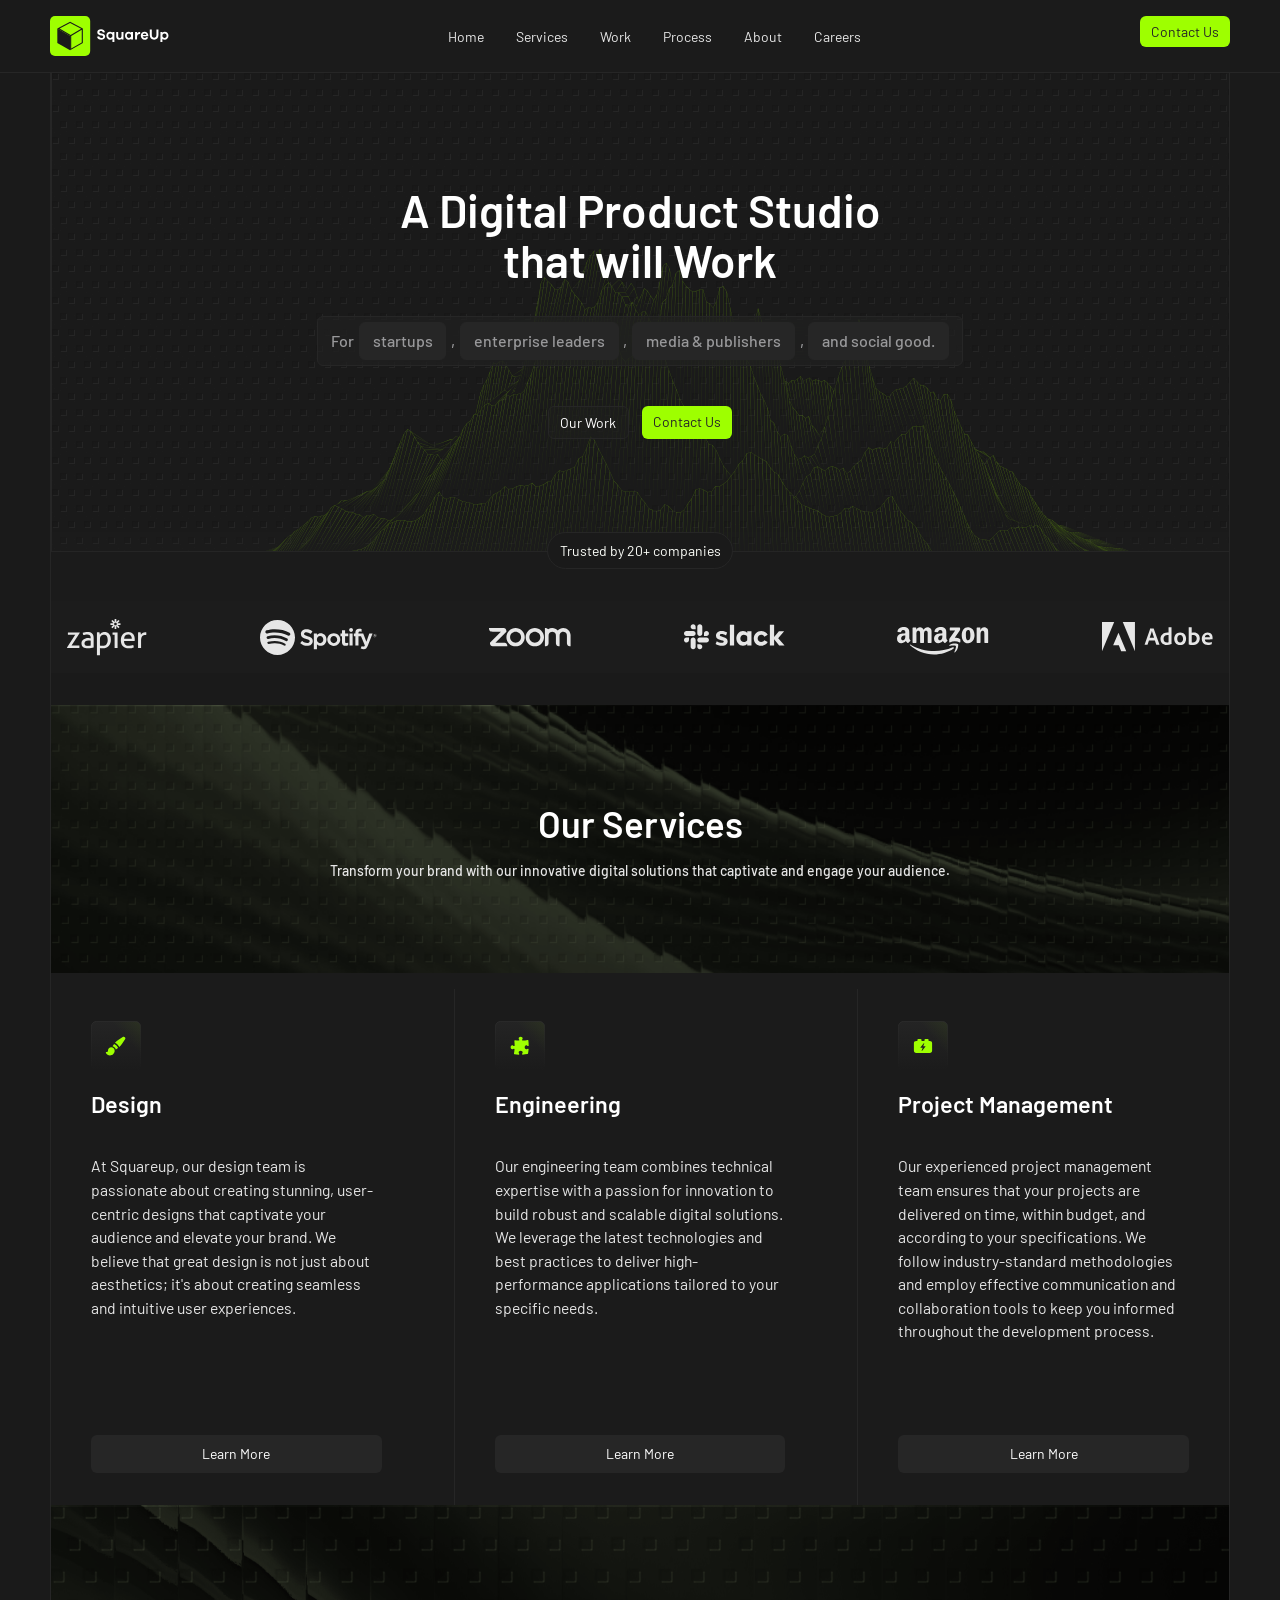
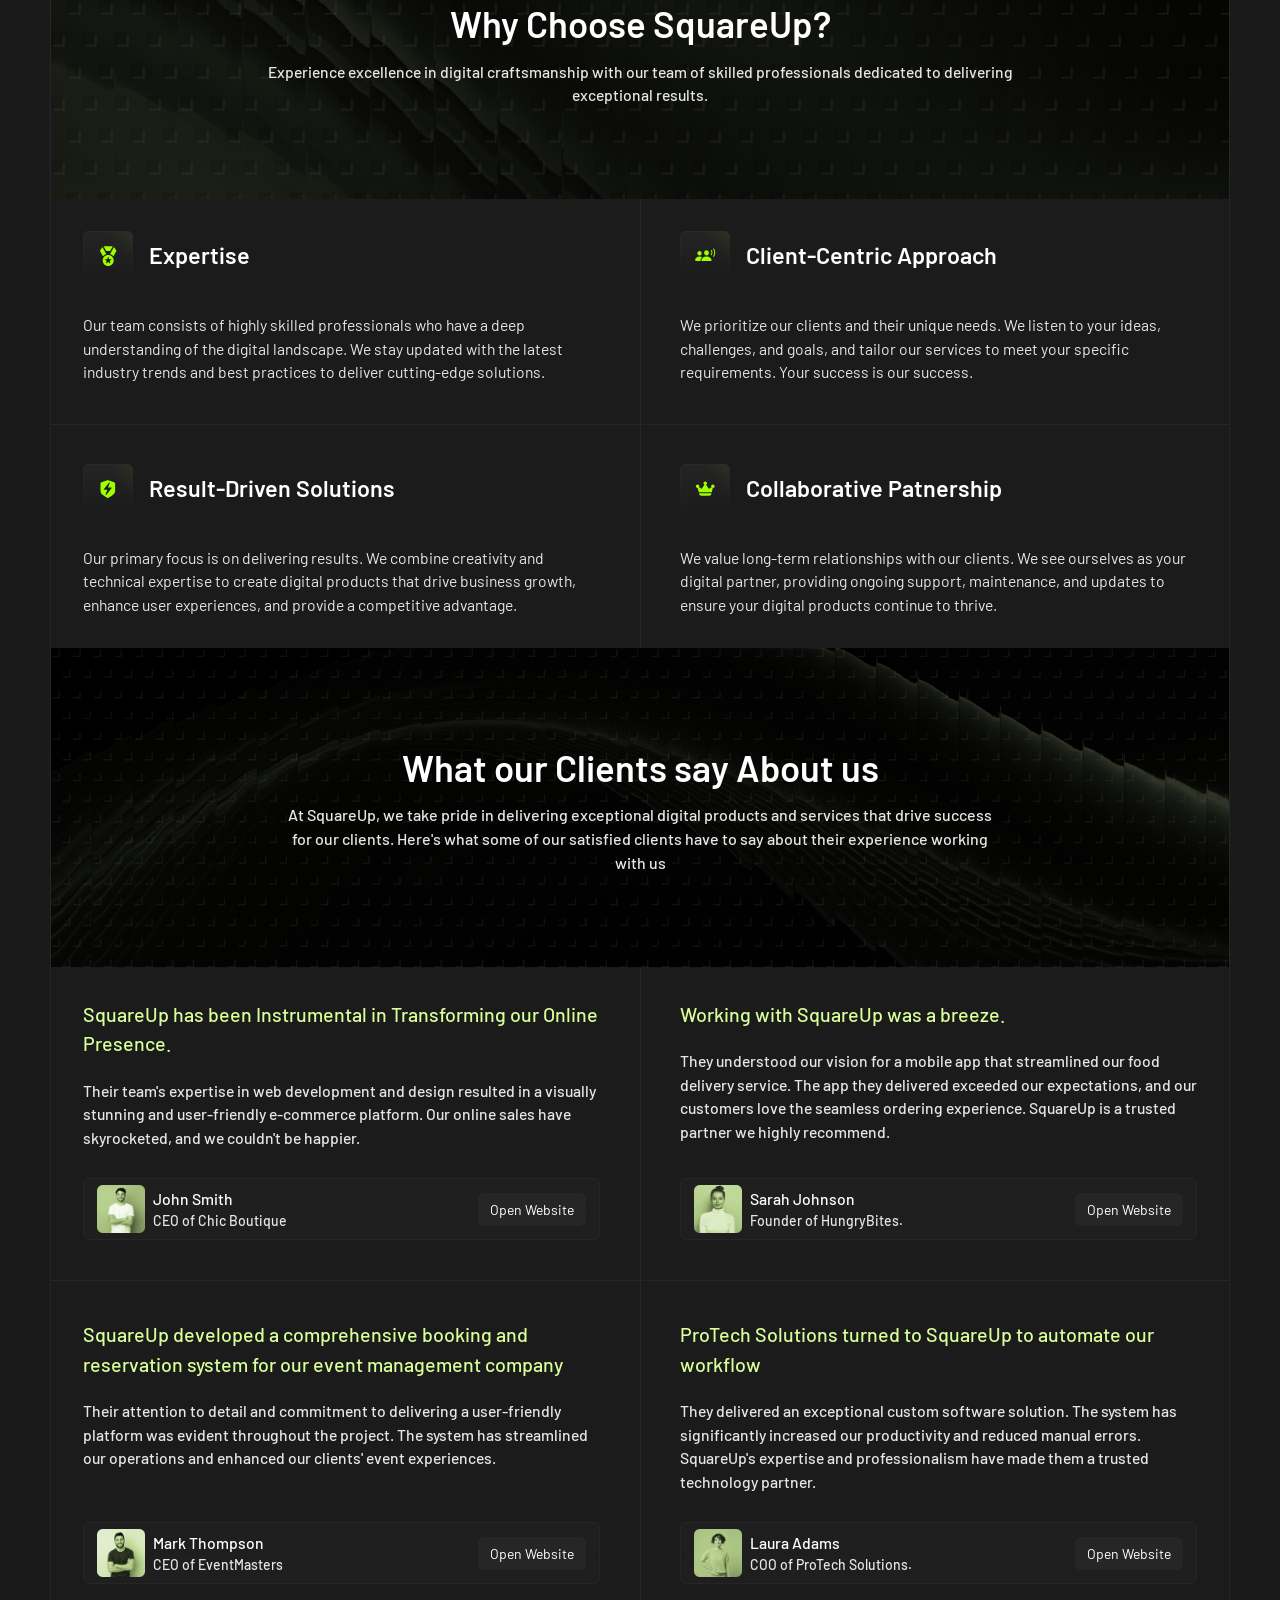
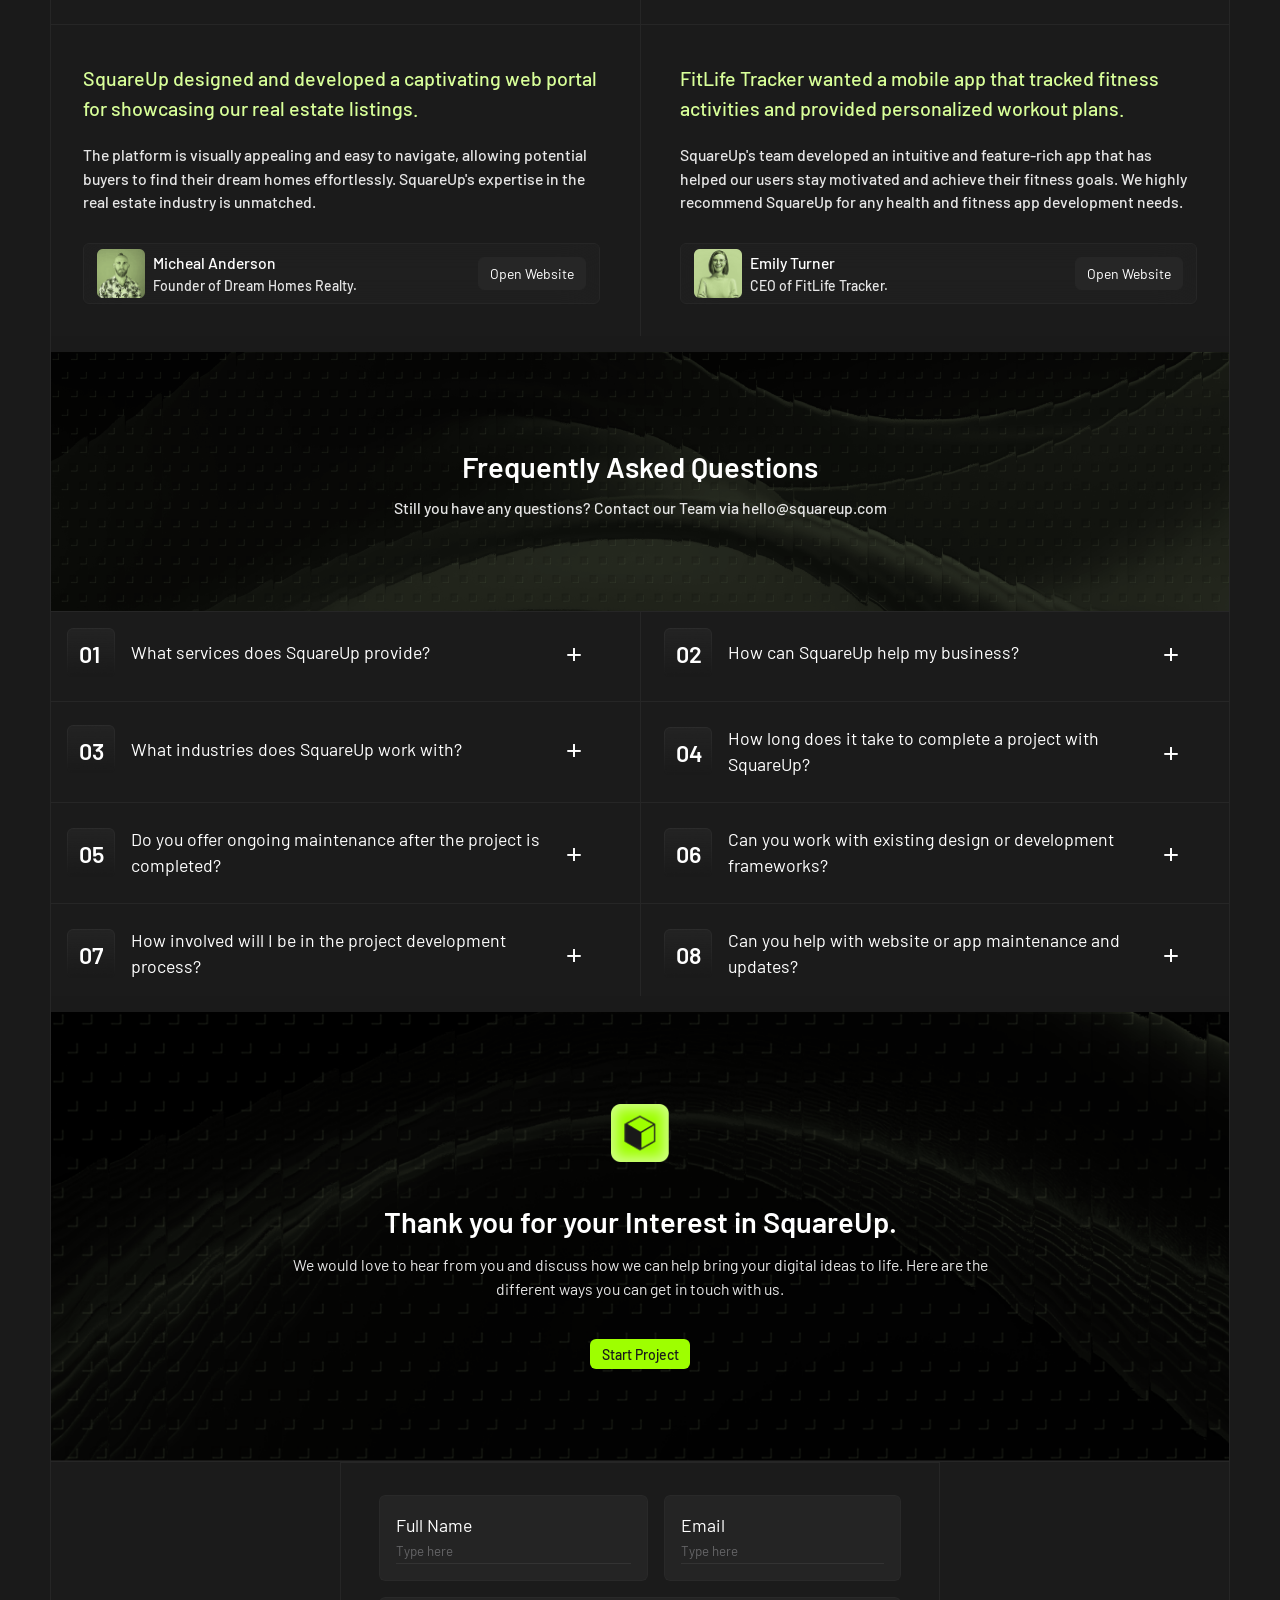
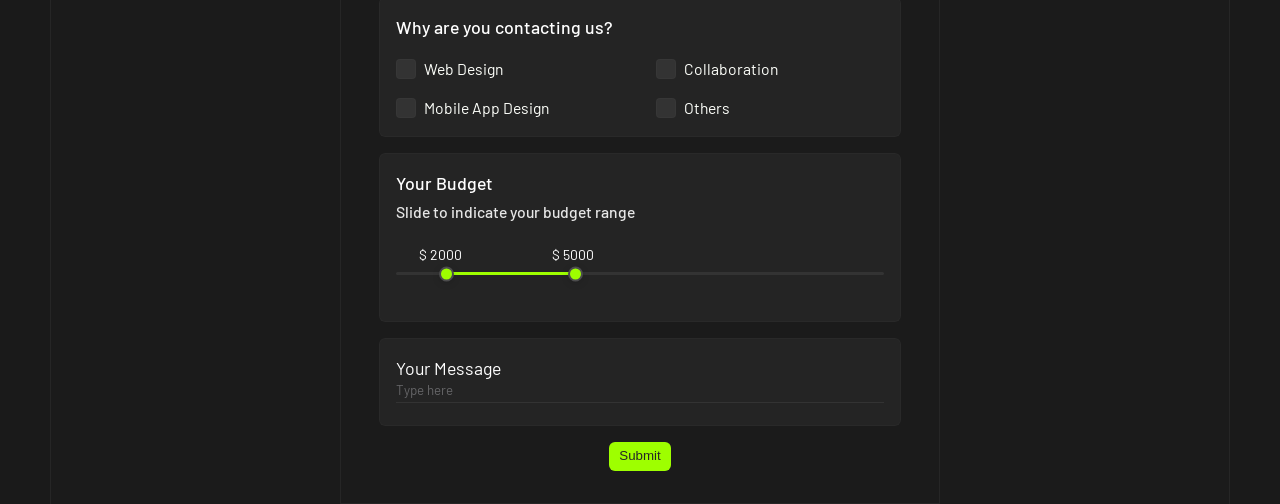
==== index.html @ 0ad319fa "complete form section" ====
<!DOCTYPE html>
<html lang="en">

<head>
    <meta charset="UTF-8">
    <meta name="viewport" content="width=device-width, initial-scale=1.0">
    <link rel="stylesheet" href="./css/main.css">
    <title>SquareUp</title>
</head>

<body>
    <header class="bb">
        <nav class="container">
            <div class="logo">
                <img src="assets/icons/Logo.svg" alt="">
            </div>

            <!-- Desktop links: always visible on wide screens, hidden on mobile via CSS -->

            <ul class="desktop-links">
                <li><a class="pg-grey" href="index.html">Home</a></li>

                <li><a class="pg-grey" href="services.html">Services</a></li>

                <li><a class="pg-grey" href="work.html">Work</a></li>

                <li><a class="pg-grey" href="process.html">Process</a></li>

                <li><a class="pg-grey" href="about.html">About</a></li>

                <li><a class="pg-grey" href="careers.html">Careers</a></li>
            </ul>

            <ul>
                <li><a class="primary-btn contact" href="contact.html">Contact Us</a></li>
            </ul>

            <!-- Hamburger: only visible on mobile -->
            <button class="hamburger" aria-label="Open menu" aria-expanded="false">
                <img src="assets/icons/hamburger.svg" alt="square up logo.">
            </button>
        </nav>

        <!-- Mobile drawer: full panel that overlays everything, including the nav bar -->
        <div class="mobile-menu pad-in-mob" role="dialog" aria-label="Navigation menu">

            <!-- Drawer header: logo on left, close button on right -->
            <div class="mobile-menu-header in-pad">
                <div class="logo">
                    <img src="assets/icons/Logo.svg" alt="">
                </div>
                <button class="close-btn" aria-label="Close menu">×</button>
            </div>

            <!-- Links inside the drawer -->
            <ul class="mobile-links">
                <li><a class="pg-grey" href="index.html">Home &RightArrowBar;</a></li>
                <li><a class="pg-grey" href="services.html">Services &RightArrowBar;</a></li>
                <li><a class="pg-grey" href="work.html">Work &RightArrowBar;</a></li>
                <li><a class="pg-grey" href="process.html">Process &RightArrowBar;</a></li>
                <li><a class="pg-grey" href="about.html">About &RightArrowBar;</a></li>
                <li><a class="pg-grey" href="careers.html">Careers &RightArrowBar;</a></li>
            </ul>

        </div>
    </header>
    <main>
        <div class="bod-border container-ds">
            <section class="hero container bb">
                <div class="hero-box">
                    <h1>A Digital Product Studio
                        that will Work</h1>

                    <p class="text-block c-tx-60 hero-des-desk">For
                        <span class="text-chip-ds">startups</span> ,
                        <span class="text-chip-ds">enterprise leaders</span> ,
                        <span class="text-chip-ds">media & publishers</span> ,
                        <span class="text-chip-ds">and social good.</span>
                    </p>
                    <p class="text-block c-tx-60 hero-des-mob">For startups, enterprise leaders, media & publishers,
                        and social
                        good.</p>

                    <div class="hero-btns">
                        <a class="glow-btn pg-white" href="work.html">Our Work</a>
                        <a class="primary-btn" href="contact.html">Contact Us</a>
                    </div>
                </div>
            </section>

            <section class="companies-logo container in-pad">
                <div class="logo-box">
                    <div class="logo-card">
                        <div class="pg-14 trusted-badge"><span>Trusted by 20+ companies</span></p>
                        </div>

                        <div class="logos">
                            <div class="logo-item">
                                <img src="./assets/logos/zapier-logo.svg" alt="zapier-logo">
                            </div>

                            <div class="logo-item">
                                <img src="./assets/logos/spotify-logo.svg" alt="spotify-logo">
                            </div>

                            <div class="logo-item">
                                <img src="./assets/logos/zoom-logo.svg" alt="zoom-logo">
                            </div>

                            <div class="logo-item">
                                <img src="./assets/logos/slack-logo.svg" alt="slack-logo">
                            </div>

                            <div class="logo-item">
                                <img src="./assets/logos/amazon-logo.svg" alt="amazon-logo">
                            </div>

                            <div class="logo-item">
                                <img src="./assets/logos/adobe-logo.svg" alt="adobe-logo">
                            </div>
                        </div>

                        <div class="logos-ds">
                            <img src="./assets/logos/zapier-logo.svg" alt="zapier-logo">
                            <img src="./assets/logos/spotify-logo.svg" alt="spotify-logo">
                            <img src="./assets/logos/zoom-logo.svg" alt="zoom-logo">
                            <img src="./assets/logos/slack-logo.svg" alt="slack-logo">
                            <img src="./assets/logos/amazon-logo.svg" alt="amazon-logo">
                            <img src="./assets/logos/adobe-logo.svg" alt="adobe-logo">
                        </div>
                    </div>
            </section>

            <section class="services-section container">

                <div class="services-banner">
                    <h2>Our Services</h2>
                    <p class="pg-14 pg-grey">Transform your brand with our innovative digital solutions that captivate
                        and engage your audience.</p>
                </div>

                <div class="services content-border">
                    <div class="service">
                        <div class="service-padding"></div>
                        <div class="service-heading">
                            <img class="icon" src="./assets/icons/design-icon.svg" alt="">
                            <h4>Design</h4>
                        </div>

                        <p class="pg-16 pg-grey">At Squareup, our design team is passionate about creating stunning,
                            user-centric designs that
                            captivate your audience
                            and elevate your brand. We believe that great design is not just about aesthetics; it's
                            about creating seamless and
                            intuitive user experiences.</p>
                        <a class="pg-white pg-14 secondary-btn service-link" href="services.html">Learn More</a>
                    </div>

                    <div class="service">
                        <div class="service-padding"></div>
                        <div class="service-heading">
                            <img class="icon" src="./assets/icons/engineering-icon.svg" alt="">
                            <h4>Engineering</h4>
                        </div>

                        <p class="pg-16 pg-grey">Our engineering team combines technical expertise with a passion for
                            innovation to build
                            robust and scalable digital
                            solutions. We leverage the latest technologies and best practices to deliver
                            high-performance applications tailored to
                            your specific needs.</p>
                        <a class="pg-white pg-14 secondary-btn service-link" href="services.html">Learn More</a>
                    </div>

                    <div class="service">
                        <div class="service-padding"></div>
                        <div class="service-heading">
                            <img class="icon" src="./assets/icons/project-management-icon.svg" alt="">
                            <h4>Project Management</h4>
                        </div>

                        <p class="pg-16 pg-grey">Our experienced project management team ensures that your projects are
                            delivered on time,
                            within budget, and according
                            to your specifications. We follow industry-standard methodologies and employ effective
                            communication and collaboration
                            tools to keep you informed throughout the development process.</p>
                        <a class="pg-white pg-14 secondary-btn service-link" href="services.html">Learn More</a>
                    </div>
                </div>
            </section>

            <section class="why-choose-us container">
                <div class="why-us-banner">
                    <h2>Why Choose SquareUp?</h2>
                    <p class="pg-16 pg-grey">Experience excellence in digital craftsmanship with our team of skilled
                        professionals dedicated
                        to delivering
                        exceptional results.</p>
                </div>

                <div class="why-us-box content-border">
                    <div class="why-us-item">
                        <div class="why-us-item__head">
                            <img class="icon" src="./assets/icons/expertise-icon.svg" alt="">
                            <h4>Expertise</h4>
                        </div>

                        <p class="pg-16 pg-grey">Our team consists of highly skilled professionals who have a deep
                            understanding of the
                            digital landscape. We stay
                            updated with the latest industry trends and best practices to deliver cutting-edge
                            solutions.</p>
                    </div>

                    <div class="why-us-item">
                        <div class="why-us-item__head">
                            <img class="icon" src="./assets/icons/client-approach-icon.svg" alt="">
                            <h4>Client-Centric Approach</h4>
                        </div>

                        <p class="pg-16 pg-grey">We prioritize our clients and their unique needs. We listen to your
                            ideas, challenges, and
                            goals, and tailor our
                            services to meet your specific requirements. Your success is our success.</p>
                    </div>


                    <div class="why-us-item">
                        <div class="why-us-item__head">
                            <img class="icon" src="./assets/icons/results-driven-icon.svg" alt="">
                            <h4>Result-Driven Solutions</h4>
                        </div>

                        <p class="pg-16 pg-grey">Our primary focus is on delivering results. We combine creativity and
                            technical expertise to
                            create digital products
                            that drive business growth, enhance user experiences, and provide a competitive advantage.
                        </p>
                    </div>

                    <div class="why-us-item">
                        <div class="why-us-item__head">
                            <img class="icon" src="./assets/icons/collaborative-icon.svg" alt="">
                            <h4>Collaborative Patnership</h4>
                        </div>

                        <p class="pg-16 pg-grey">We value long-term relationships with our clients. We see ourselves as
                            your digital partner,
                            providing ongoing support,
                            maintenance, and updates to ensure your digital products continue to thrive.</p>
                    </div>

                </div>
            </section>

            <section class="testimonial-section container">
                <div class="testimonial-banner">
                    <h2>What our Clients say About us</h2>
                    <p class="pg16 pg-grey">At SquareUp, we take pride in delivering exceptional digital products and
                        services that drive success for our clients.
                        Here's what some of our satisfied clients have to say about their experience working with us</p>
                </div>

                <div class="testimonials content-border">
                    <div class="testimonial">
                        <p class="pg-20 pg-heading">SquareUp has been Instrumental in Transforming our Online Presence.
                        </p>

                        <p class="pg-16 pg-grey">Their team's expertise in web development and design resulted in a
                            visually stunning and user-friendly e-commerce
                            platform. Our online sales have skyrocketed, and we couldn't be happier.</p>

                        <div class="testimonial-profile text-block-2">

                            <div class="profile-head">
                                <img src="./assets/images/jonh-smith.png" alt="A profile picture of John Smith.">

                                <div class="profile-info">
                                    <p class="pg-16 pg-white">John Smith</p>
                                    <p class="pg-14 pg-grey">CEO of Chic Boutique</p>
                                </div>
                            </div>

                            <a class="pg-14 pg-white text-chip testimonial-link" href="">Open Website</a>
                        </div>
                    </div>

                    <div class="testimonial">
                        <p class="pg-20 pg-heading">Working with SquareUp was a breeze.</p>

                        <p class="pg-16 pg-grey">They understood our vision for a mobile app that streamlined our food
                            delivery service. The app they delivered exceeded
                            our expectations, and our customers love the seamless ordering experience. SquareUp is a
                            trusted partner we highly
                            recommend.</p>

                        <div class="testimonial-profile text-block-2">

                            <div class="profile-head">
                                <img src="./assets/images/sarah-jonhson.png" alt="A profile picture of Sarah Johnson.">

                                <div class="profile-info">
                                    <p class="pg-16 pg-white">Sarah Johnson</p>
                                    <p class="pg-14 pg-grey">Founder of HungryBites.</p>
                                </div>
                            </div>

                            <a class="pg-14 pg-white text-chip testimonial-link" href="">Open Website</a>
                        </div>
                    </div>

                    <div class="testimonial">
                        <p class="pg-20 pg-heading">SquareUp developed a comprehensive booking and reservation system
                            for our event management company</p>

                        <p class="pg-16 pg-grey">Their attention to detail and commitment to delivering a user-friendly
                            platform was evident throughout the project. The
                            system has streamlined our operations and enhanced our clients' event experiences.</p>

                        <div class="testimonial-profile text-block-2">

                            <div class="profile-head">
                                <img src="./assets/images/mark-thompson.png" alt="A profile picture of Mark Thompson.">

                                <div class="profile-info">
                                    <p class="pg-16 pg-white">Mark Thompson</p>
                                    <p class="pg-14 pg-grey">CEO of EventMasters</p>
                                </div>
                            </div>

                            <a class="pg-14 pg-white text-chip testimonial-link" href="">Open Website</a>
                        </div>
                    </div>

                    <div class="testimonial">
                        <p class="pg-20 pg-heading">ProTech Solutions turned to SquareUp to automate our workflow</p>

                        <p class="pg-16 pg-grey">They delivered an exceptional custom software solution. The system has
                            significantly increased our productivity and
                            reduced manual errors. SquareUp's expertise and professionalism have made them a trusted
                            technology partner.</p>

                        <div class="testimonial-profile text-block-2">

                            <div class="profile-head">
                                <img src="./assets/images/laura-adams.png" alt="A profile picture of Laura Adams.">

                                <div class="profile-info">
                                    <p class="pg-16 pg-white">Laura Adams</p>
                                    <p class="pg-14 pg-grey">COO of ProTech Solutions.</p>
                                </div>
                            </div>

                            <a class="pg-14 pg-white text-chip testimonial-link" href="">Open Website</a>
                        </div>
                    </div>

                    <div class="testimonial">
                        <p class="pg-20 pg-heading">SquareUp designed and developed a captivating web portal for
                            showcasing our real estate listings.</p>

                        <p class="pg-16 pg-grey">The platform is visually appealing and easy to navigate, allowing
                            potential buyers to find their dream homes
                            effortlessly. SquareUp's expertise in the real estate industry is unmatched.</p>

                        <div class="testimonial-profile text-block-2">

                            <div class="profile-head">
                                <img src="./assets/images/micheal-anderson.png"
                                    alt="A profile picture of Micheal Anderson.">

                                <div class="profile-info">
                                    <p class="pg-16 pg-white">Micheal Anderson</p>
                                    <p class="pg-14 pg-grey">Founder of Dream Homes Realty.</p>
                                </div>
                            </div>

                            <a class="pg-14 pg-white text-chip testimonial-link" href="">Open Website</a>
                        </div>
                    </div>

                    <div class="testimonial">
                        <p class="pg-20 pg-heading">FitLife Tracker wanted a mobile app that tracked fitness activities
                            and provided personalized workout plans.</p>

                        <p class="pg-16 pg-grey">SquareUp's team developed an intuitive and feature-rich app that has
                            helped our users stay motivated and achieve their
                            fitness goals. We highly recommend SquareUp for any health and fitness app development
                            needs.</p>

                        <div class="testimonial-profile text-block-2">

                            <div class="profile-head">
                                <img src="./assets/images/emily-turner.png" alt="A profile picture of Emily Turner.">

                                <div class="profile-info">
                                    <p class="pg-16 pg-white">Emily Turner</p>
                                    <p class="pg-14 pg-grey">CEO of FitLife Tracker.</p>
                                </div>
                            </div>

                            <a class="pg-14 pg-white text-chip testimonial-link" href="">Open Website</a>
                        </div>
                    </div>
                </div>
            </section>

            <section class="faq container">
                <div class="faq-banner">
                    <h3>Frequently Asked Questions</h3>
                    <p class="pg-16 pg-grey">Still you have any questions? Contact our Team via hello@squareup.com</p>
                </div>

                <div class="faqs content-border">
                    <!-- box 1 -->
                    <div class="faq-box">
                        <details>
                            <summary>
                                <div class="faq-number">
                                    <img src="./assets/icons/number-bg.png" alt="">
                                    <h4>01</h4>
                                </div>

                                <span class="pg-18 pg-white question">
                                    What services does SquareUp provide?
                                </span>

                                <span class="icon"></span>
                            </summary>
                            <div class="pg-16 pg-grey answer">
                                SquareUp offers a range of services including design, engineering, and project
                                management. We specialize in
                                user experience design, web development, mobile app development, custom software
                                development, branding and
                                identity, and more.
                            </div>
                        </details>
                    </div>

                    <!-- box 2 -->
                    <div class="faq-box">
                        <details>
                            <summary>
                                <div class="faq-number">
                                    <img src="./assets/icons/number-bg.png" alt="">
                                    <h4>02</h4>
                                </div>

                                <span class="pg-18 pg-white question">
                                    How can SquareUp help my business?
                                </span>

                                <span class="icon"></span>
                            </summary>
                            <div class="pg-16 pg-grey answer">
                                SquareUp helps businesses grow by delivering tailored digital solutions that improve
                                efficiency, enhance
                                user experience, and strengthen brand presence. We combine strategy, design, and
                                development to create
                                products that solve real problems, streamline operations, and drive measurable results
                                across web and mobile
                                platforms.
                            </div>
                        </details>
                    </div>

                    <!-- box 3 -->
                    <div class="faq-box">
                        <details>
                            <summary>
                                <div class="faq-number">
                                    <img src="./assets/icons/number-bg.png" alt="">
                                    <h4>03</h4>
                                </div>

                                <span class="pg-18 pg-white question">
                                    What industries does SquareUp work with?
                                </span>

                                <span class="icon"></span>
                            </summary>
                            <div class="pg-16 pg-grey answer">
                                SquareUp works with a diverse range of industries including technology, healthcare,
                                finance, e-commerce,
                                education, and more. Our adaptable approach allows us to understand unique business
                                needs and deliver
                                customized solutions that align with industry standards, user expectations, and evolving
                                market trends.
                            </div>
                        </details>
                    </div>

                    <!-- box 4 -->
                    <div class="faq-box">
                        <details>
                            <summary>
                                <div class="faq-number">
                                    <img src="./assets/icons/number-bg.png" alt="">
                                    <h4>04</h4>
                                </div>

                                <span class="pg-18 pg-white question">
                                    How long does it take to complete a project with SquareUp?
                                </span>

                                <span class="icon"></span>
                            </summary>
                            <div class="pg-16 pg-grey answer">
                                Project timelines vary depending on scope, complexity, and specific requirements. On
                                average, most projects
                                take a few weeks to several months to complete. We follow a structured process with
                                clear milestones,
                                ensuring transparency, timely delivery, and consistent communication throughout the
                                entire development
                                cycle.
                            </div>
                        </details>
                    </div>

                    <!-- box 5 -->
                    <div class="faq-box hidden-faq">
                        <details>
                            <summary>
                                <div class="faq-number">
                                    <img src="./assets/icons/number-bg.png" alt="">
                                    <h4>05</h4>
                                </div>

                                <span class="pg-18 pg-white question">
                                    Do you offer ongoing maintenance after the project is completed?
                                </span>

                                <span class="icon"></span>
                            </summary>
                            <div class="pg-16 pg-grey answer">
                                Yes, SquareUp provides ongoing support and maintenance to ensure your product continues
                                to perform
                                optimally. Our services include updates, performance monitoring, bug fixes, and feature
                                enhancements,
                                helping your business stay current, secure, and competitive after the initial launch.
                            </div>
                        </details>
                    </div>

                    <!-- box 6 -->
                    <div class="faq-box hidden-faq">
                        <details>
                            <summary>
                                <div class="faq-number">
                                    <img src="./assets/icons/number-bg.png" alt="">
                                    <h4>06</h4>
                                </div>

                                <span class="pg-18 pg-white question">
                                    Can you work with existing design or development frameworks?
                                </span>

                                <span class="icon"></span>
                            </summary>
                            <div class="pg-16 pg-grey answer">
                                Yes, we can work with existing design systems and development frameworks. Our team is
                                experienced in
                                integrating with and improving current setups, ensuring consistency, scalability, and
                                performance while
                                aligning with your existing tools, technologies, and project requirements.
                            </div>
                        </details>
                    </div>

                    <!-- box 7 -->
                    <div class="faq-box hidden-faq">
                        <details>
                            <summary>
                                <div class="faq-number">
                                    <img src="./assets/icons/number-bg.png" alt="">
                                    <h4>07</h4>
                                </div>

                                <span class="pg-18 pg-white question">
                                    How involved will I be in the project development process?
                                </span>

                                <span class="icon"></span>
                            </summary>
                            <div class="pg-16 pg-grey answer">
                                You will be actively involved throughout the entire development process. We maintain
                                regular communication
                                through updates, feedback sessions, and milestone reviews, ensuring your vision is
                                accurately implemented
                                while allowing flexibility for adjustments as the project progresses.
                            </div>
                        </details>
                    </div>

                    <!-- box 8 -->
                    <div class="faq-box hidden-faq">
                        <details>
                            <summary>
                                <div class="faq-number">
                                    <img src="./assets/icons/number-bg.png" alt="">
                                    <h4>08</h4>
                                </div>

                                <span class="pg-18 pg-white question">
                                    Can you help with website or app maintenance and updates?
                                </span>

                                <span class="icon"></span>
                            </summary>
                            <div class="pg-16 pg-grey answer">
                                Yes, we offer maintenance and update services for both websites and applications. This
                                includes performance
                                optimization, security updates, content changes, and feature improvements, ensuring your
                                digital product
                                remains reliable, up-to-date, and aligned with your business goals.
                            </div>
                        </details>
                    </div>
                </div>

            </section>

            <section class="cta container">
                <div class="cta-banner">
                    <img src="./assets/icons/Logo-box.png" alt="SquareUp logo.">
                    <h3>Thank you for your Interest in SquareUp.</h3>
                    <p class="pg-16 pg-grey">We would love to hear from you and discuss how we can help bring your
                        digital ideas to life. Here are the different ways
                        you can get in touch with us.</p>
                    <a href="projects.html" class="primary-btn">Start Project</a>
                </div>
            </section>

            <section class="contact-form container">
                <form class="content-border" action="">
                    <div class="form-box">
                        <div class="name-x-email">
                            <fieldset>
                                <label for="name">Full Name</label>
                                <input type="text" id="name" name="name" required placeholder="Type here">
                            </fieldset>

                            <fieldset>
                                <label for="email">Email</label>
                                <input type="email" id="email" name="email" required placeholder="Type here">
                            </fieldset>
                        </div>

                        <fieldset class="form-check">
                            <p class="contact-text pg-18 pg-white">Why are you contacting us?</p>

                            <div class="check-boxes">
                                <div class="check-box">
                                    <input type="checkbox" name="web-design" id="web-design" value="web-design">
                                    <label for="web-design">Web Design</label>
                                </div>

                                <div class="check-box">
                                    <input type="checkbox" name="collaboration" id="collaboration"
                                        value="collaboration">
                                    <label for="collaboration">Collaboration</label>
                                </div>

                                <div class="check-box">
                                    <input type="checkbox" name="mobile-app-design" id="mobile-app-design"
                                        value="mobile-app-design">
                                    <label for="mobile-app-design">Mobile App Design</label>
                                </div>


                                <div class="check-box">
                                    <input type="checkbox" name="others" id="others" value="others">
                                    <label for="others">Others</label>
                                </div>
                            </div>

                        </fieldset>

                        <fieldset>
                            <p class="pg-18 pg-white">Your Budget</p>
                            <p class="range-txt">Slide to indicate your budget range</p>

                            <div class="range-slider">
                                <span class="slider-track"></span>

                                <input type="range" name="min_val" class="min-val" min="1000" max="12000" value="2000"
                                    oninput="slideMin()">

                                <input type="range" name="max_val" class="max-val" min="1000" max="12000" value="5000"
                                    oninput="slideMax()">

                                <div class="tooltip min-tooltip"></div>
                                <div class="tooltip max-tooltip"></div>
                            </div>
                        </fieldset>

                        <fieldset>
                            <label for="message">Your Message</label>
                            <textarea id="message" name="message" rows="1" required placeholder="Type here"></textarea>
                        </fieldset>

                    </div>

                    <button type="submit" class="primary-btn">Submit</button>
                </form>
            </section>

        </div>
    </main>

    <footer></footer>

    </div>



    <script src="js/script.js"></script>
</body>

</html>
---- css/main.css ----
@import url("https://fonts.googleapis.com/css2?family=Barlow:ital,wght@0,300;0,400;0,500;0,600;0,700;0,800;0,900;1,300;1,400;1,700&display=swap");

@import url(style.css);
:root {
  /* COLORS */

  /* Greys */
  --grey-10: #1a1a1a;
  --grey-15: #262626;
  --grey-19: #242424;
  --grey-20: #333333;
  --grey-30: #4c4c4d;
  --grey-40: #656567;
  --grey-90: #e6e6e6;
  --grey-60: #98989a;
  --grey-60-01: #98989a0a;
  --white: #ffffff;
  --black: #000000;

  /* Brand greens */
  --green-50: #9eff00;
  --green-60: #b1ff33;
  --green-70: #c5ff66;
  --green-80: #d8ff99;
  --green-99: #fdfffa;

  /* semantic colors */
  --c-bg-primary: var(--grey-10);
  --c-text-chip: var(--grey-15);
  --c-pg-heading: var(--green-80);
  --c-pg-white: var(--white);
  --c-tx-60: var(--grey-60);
  --c-pg-grey: var(--grey-90);
  --c-primary-btn: var(--green-50);
  --c-secondary-btn: var(--grey-15);
  --c-border: var(--grey-15);
  --c-accordion-open: var(--green-70);

  /* TYPOGRAPHY */
  /* font family and weight */
  --font-primary: "Barlow", sans-serif;
  --fw-light: 300;
  --fw-regular: 400;
  --fw-medium: 500;
  --fw-semibold: 600;
  --fw-bold: 700;
  --fw-black: 900;

  /* font sizes and line height (fs-text-20 = 20px...) */
  --fs-heading-1: clamp(2.125rem, 1.8rem + 1.333vw, 3rem);
  --fs-heading-2: clamp(1.75rem, 1.518rem + 0.952vw, 2.375rem);
  --fs-heading-3: clamp(1.5rem, 1.361rem + 0.571vw, 1.875rem);
  --fs-heading-4: clamp(1.25rem, 1.157rem + 0.381vw, 1.5rem);
  --fs-text-20: clamp(1.125rem, 1.079rem + 0.19vw, 1.25rem);
  --fs-text-18: clamp(1rem, 0.954rem + 0.19vw, 1.125rem);
  --fs-text-16: clamp(0.875rem, 0.829rem + 0.19vw, 1rem);
  --fs-text-14: 0.875rem;

  --lh-tight: 1.1;
  --lh-snug: 1.3;
  --lh-normal: 1.5;

  /* Spacing (4px base grid) */
  --space-1: 0.25rem;
  --space-2: 0.5rem;
  --space-3: 0.75rem;
  --space-4: 1rem;
  --space-6: 1.5rem;
  --space-8: 2rem;
  --space-12: 3rem;
  --space-16: 4rem;
  --space-24: 6rem;
  --space-32: 8rem;
  --space-48: 12rem;
  --space-64: 16rem;
  --space-96: 24rem;

  /* Layout */
  --container-max: 1280px;
  --radius-sm: 6px;
  --radius-md: 8px;
  --radius-lg: 15px;

  /* Grid border tokens */
  --border-gap: var(--space-4);
  --border-thickness: 1px;
  --border-color: var(--grey-15);
  --line-offset: calc((var(--border-gap)) / 2);
}

/* BODY */
body {
  font-family: var(--font-primary);
  font-weight: var(--fw-regular);
  line-height: var(--lh-normal);
  background-color: var(--c-bg-primary);
  -webkit-font-smoothing: antialiased;
  overflow-x: hidden;
  background-repeat: no-repeat;
  background-size: contain;
  min-height: 100vh;
}

/* NAVBAR */
nav {
  display: flex;
  justify-content: space-between;
  position: relative;
  z-index: 100;
  top: 0;
  background-color: var(--c-bg-primary);
  padding-block: var(--space-4);
}

.desktop-links {
  display: none;
}

.mobile-menu {
  transform: translateY(-100%);
  transition: transform 0.5s ease;
  display: flex !important;
  flex-direction: column;
  visibility: hidden;
  background: var(--c-bg-primary);
  position: absolute;
  top: 0;
  left: 0;
  right: 0;
  z-index: 200;
}

.mobile-menu.open {
  transform: translateY(0);
  visibility: visible;
}

.mobile-menu-header {
  display: flex;
  align-items: center;
  justify-content: space-between;
  padding-block-start: var(--space-4);
}

.close-btn {
  font-size: 2.5rem;
  color: var(--green-70);
}

.mobile-menu ul {
  list-style: none;
  display: flex;
  flex-direction: column;
}

.mobile-menu ul li {
  border-bottom: 1px dashed var(--green-70);
}

.mobile-menu ul li a {
  display: block;
  padding: 18px 24px;
}

.contact {
  display: none;
}

/* HERO SECTION */
.hero-box {
  display: flex;
  justify-content: center;
  align-items: center;
  flex-direction: column;
}

/* HERO SECTION */
.hero-des-desk {
  display: none;
}

.hero-des-mob {
  display: flex;
  margin-block: 1.875rem 2.5rem;
}

.hero {
  background: url("../assets/images/Hero-Section-sm.svg");
}

.hero-box {
  padding-block: clamp(7rem, 7.769rem + -3.077vw, 5rem);
}

.hero-btns {
  display: flex;
  gap: 13px;
}

.trusted-badge {
  color: var(--green-99);
  text-align: center;
  padding: 0.5em 0.8em;
  border-radius: 50px;
  border: 0.5px solid var(--grey-15);
  background-color: var(--grey-10);
  margin-block-start: -20px;
  width: fit-content;
  margin-inline: auto;
}

.trusted-badge span {
  border-radius: 999px;
}

.logos-ds {
  display: none;
}

.logos {
  display: grid;
  grid-template-columns: repeat(2, 1fr);
  place-items: center;
  gap: var(--space-8);
  margin: 1rem auto;
  position: relative;
  border-left: 0.5px solid var(--grey-15);
  border-right: 0.5px solid var(--grey-15);
  /* background-color: #2424242f; */
  padding-block: 1rem;
}

.logos::before {
  content: "";
  position: absolute;
  top: 0;
  bottom: 0;
  left: 50%;
  width: 1px;
  background: var(--grey-15);
  transform: translateX(-50%);
}

/* SERVICES SECTION */
.services-banner {
  display: flex;
  justify-content: center;
  align-items: center;
  text-align: center;
  gap: var(--space-2);
  flex-direction: column;
  background: url("../assets/images/services-banner-sm.png") no-repeat;
  background-size: cover;
  padding-block: clamp(3.125rem, 1.923rem + 4.808vw, 6.25rem);
}

.services {
  display: flex;
  justify-content: space-between;
  align-items: center;
  flex-direction: column;
  gap: var(--space-8);
  padding-block-start: var(--space-4);
}

.service {
  border-bottom: 1px solid var(--grey-15);
  padding-block-end: var(--space-8);
}

.service:last-child {
  border-bottom: none;
}

.service-heading {
  display: flex;
  align-items: center;
  gap: var(--space-4);
}

.service p {
  margin-block: var(--space-8);
  line-height: var(--lh-normal);
  letter-spacing: -0.6%;
  font-weight: var(--fw-regular);
}

/* WHY US SECTION */
.why-us-banner {
  background: url("../assets/images/why-us-banner-sm.png") no-repeat;
  padding-block: clamp(3.125rem, 1.923rem + 4.808vw, 6.25rem);
  display: flex;
  justify-content: center;
  align-items: center;
  text-align: center;
  gap: var(--space-2);
  flex-direction: column;
}

.why-us-banner p {
  max-inline-size: 779px;
}

.why-us-item {
  border-bottom: 1px solid var(--grey-15);
  padding-block: var(--space-8);
}

.why-us-item:last-child {
  border-bottom: none;
}

.why-us-item__head {
  display: flex;
  align-items: center;
  gap: var(--space-4);
}

.why-us-item p {
  margin-block-start: var(--space-8);
  line-height: var(--lh-normal);
  letter-spacing: 0.6%;
  font-weight: var(--fw-regular);
}

/* Testimonial section */
.testimonial-banner {
  background: url("../assets/images/testimonial-banner-sm.png") no-repeat;
  background-size: cover;
  padding-block: clamp(3.125rem, 1.923rem + 4.808vw, 6.25rem);
  display: flex;
  justify-content: center;
  align-items: center;
  text-align: center;
  gap: var(--space-2);
  flex-direction: column;
}

.testimonial-banner h2 {
  max-inline-size: clamp(20.375rem, 9.462rem + 43.654vw, 48.75rem);
}

.testimonial-banner p {
  max-inline-size: clamp(20.375rem, 9.462rem + 43.654vw, 48.75rem);
  line-height: var(--lh-normal);
  letter-spacing: 0.6%;
}

.testimonial > p:nth-of-type(2) {
  margin-block: 1.25rem clamp(1.5rem, 1.356rem + 0.577vw, 1.875rem);
}

.testimonial {
  padding-block: 1rem;
  border-bottom: 1px solid var(--grey-15);
}

.testimonial:last-child {
  border-bottom: none;
}

.testimonial-link {
  display: none;
}

.profile-head img {
  width: clamp(2.5rem, 2.26rem + 0.962vw, 3.125rem);
}

.profile-head {
  display: flex;
  align-items: center;

  gap: var(--space-2);
}

.profile-info {
  display: flex;
  flex-direction: column;
  align-items: flex-start;
}

.testimonial-profile {
  display: flex;
  justify-content: space-between;
  align-items: center;
}

/* faq section */
.faq-banner {
  background: url("../assets/images/faq-banner-sm.png") no-repeat;
  background-size: cover;
  padding-block: clamp(3.125rem, 1.923rem + 4.808vw, 6.25rem);
  display: flex;
  justify-content: center;
  align-items: center;
  text-align: center;
  gap: var(--space-2);
  flex-direction: column;
}

.faq-number img {
  width: clamp(2.5rem, 2.26rem + 0.962vw, 3.125rem);
}

.faq-number {
  position: relative;
  width: fit-content;
}

.faq {
  margin-block: var(--space-4);
}

.faq-number h4 {
  position: absolute;
  top: 19%;
  left: 25%;
}

details > summary {
  list-style: none; /* Removes marker for most browsers */
}

details > summary::marker, /* For modern browsers */
details > summary::-webkit-details-marker {
  /* For WebKit-based browsers */
  display: none;
}

.faq-box {
  display: flex;
  align-items: flex-start;
  gap: var(--space-3);
}

summary {
  display: flex;
  justify-content: space-between;
  align-items: flex-start;
  gap: 1rem;
}

details[open] .question {
  color: var(--c-accordion-open);
}

details[open] .faq-number h4 {
  color: var(--green-50);
}

details {
  width: 100%;
}

.icon::before {
  content: "+";
  font-size: 2rem;
  color: var(--white);
  line-height: 1;
}

details[open] .icon::before {
  content: "x";
  font-size: 1.5rem;
  color: var(--green-70);
  line-height: 1;
}

.question {
  flex: 1;
}

.hidden-faq {
  display: none;
}

.faq-box {
  padding-block: var(--space-4);
  border-bottom: 1px solid var(--grey-15);
}

.faq-box:nth-child(4) {
  border-bottom: none;
}

.answer {
  padding: 1rem;
}

/* cta section */
.cta-banner {
  display: flex;
  justify-content: center;
  align-items: center;
  flex-direction: column;
  text-align: center;
  background: url("../assets/images/cta-banner-sm.png") no-repeat;
  background-size: cover;
}

.cta-banner img {
  width: clamp(3.125rem, 2.885rem + 0.962vw, 3.75rem);
  margin-block: clamp(3.125rem, 1.923rem + 4.808vw, 6.25rem)
    clamp(1.75rem, 1.462rem + 1.154vw, 2.5rem);
}

.cta-banner p {
  max-inline-size: clamp(20.375rem, 9.462rem + 43.654vw, 48.75rem);
  margin-block-start: clamp(0.375rem, 0.279rem + 0.385vw, 0.625rem);
  letter-spacing: 0.6%;
  font-weight: var(--fw-regular);
}

.cta-banner a {
  margin-block: clamp(1.75rem, 1.462rem + 1.154vw, 2.5rem)
    clamp(3.125rem, 1.923rem + 4.808vw, 6.25rem);

  font-weight: var(--fw-medium);
  color: var(--grey-10);
  line-height: var(--lh-normal);
}

/* contact form */
form {
  display: flex;
  flex-direction: column;
  align-items: center;
  gap: var(--space-4);
  max-width: 600px;
  margin: auto;
  padding-block: var(--space-8);
}

.form-box {
  display: flex;
  flex-direction: column;
  gap: var(--space-4);
  width: 100%;
}

fieldset {
  border: none;
  background-color: var(--grey-19);
  padding: var(--space-4);
  border-radius: var(--radius-sm);
  border: 1px solid var(--grey-60-01);
}

input[type="text"],
input[type="email"],
textarea {
  background: none;
  border: none;
  border-bottom: 1.5px solid var(--grey-20);
  width: 100%;
  padding-bottom: var(--space-1);
  resize: none;
  overflow-y: auto;
  max-height: 100px;

  color: var(--green-80);
  font-family: inherit;
}

input[type="text"]::placeholder,
input[type="email"]::placeholder,
textarea::placeholder {
  color: var(--grey-40);
}

label[for="name"],
label[for="email"],
label[for="message"] {
  font-size: var(--fs-text-18);
  color: var(--white);
}

input[type="text"]:focus,
input[type="email"]:focus,
textarea:focus {
  border: none;
  outline: none;
  border-bottom: 1.5px solid var(--green-50);
}

.name-x-email {
  display: flex;
  flex-direction: column;
  gap: var(--space-4);
}

.contact-form button[type="submit"] {
  width: 100%;
}

.check-box {
  display: flex;
  align-items: center;
  gap: var(--space-2);
}

.check-box label {
  display: flex;
  gap: var(--space-2);
  align-items: center;
  cursor: pointer;
  -webkit-user-select: none;
  user-select: none;
}

input[type="checkbox"] {
  appearance: none;
  width: 20px;
  height: 20px;
  border: 1px solid var(--grey-60-01);
  background: var(--grey-20);
  border-radius: 4px;
  display: inline-block;
  position: relative;
  cursor: pointer;
  transition: all 0.25s ease;
  vertical-align: middle;
}

input[type="checkbox"]:checked::after {
  content: "";
  position: absolute;
  left: 6px;
  top: 3px;
  width: 5px;
  height: 10px;
  border: solid var(--green-50);
  border-width: 0 1px 1px 0;
  transform: rotate(45deg);
}

input[type="checkbox"]:checked {
  background-color: var(--grey-19);
  width: 20px;
  height: 20px;
}

input[type="checkbox"]:hover {
  border: 0.5px solid var(--green-50);
  background-color: var(--grey-15);
}

.check-boxes {
  margin-block-start: var(--space-4);
}

.check-box label {
  color: var(--green-99);
  font-size: var(--fs-text-16);
}

.range-txt {
  font-size: var(--fs-text-16);
  color: var(--grey-90);
  line-height: var(--lh-normal);
  letter-spacing: 0.6%;
  margin-block: var(--space-1) var(--space-12);
}

.range-slider {
  position: relative;
  width: 100%;
  height: 3px;
  margin: 30px 0;
  background-color: var(--grey-20);
  border-radius: 500px;
}

.slider-track {
  height: 100%;
  position: absolute;
  background-color: var(--green-50);
}

.range-slider input {
  position: absolute;
  width: 100%;
  background: none;
  pointer-events: none;
  top: 50%;
  transform: translateY(-50%);
  appearance: none;
}

input[type="range"]::-webkit-slider-thumb {
  height: 15px;
  width: 15px;
  border-radius: 50%;
  background: var(--green-50);
  border: 2px solid var(--grey-30);
  pointer-events: auto;
  appearance: none;
  cursor: pointer;
  box-shadow: 0 0.125rem 0.5625rem -0.125rem rgba(0, 0, 0, 0.25);
}

input[type="range"]::-moz-range-thumb {
  height: 15px;
  width: 15px;
  border-radius: 50%;
  background: var(--green-50);
  border: 2px solid var(--grey-30);
  pointer-events: auto;
  -moz-appearance: none;
  cursor: pointer;
  box-shadow: 0 0.125rem 0.5625rem -0.125rem rgba(0, 0, 0, 0.25);
}

.tooltip {
  padding: 0.5rem 0.5rem;
  border: 0;
  color: var(--white);
  border-radius: var(--radius-sm);
  font-size: var(--fs-text-14);
  line-height: var(--lh-snug);
  display: block;
  position: absolute;
  text-align: center;
  white-space: nowrap;
}

.min-tooltip {
  left: 50%;
  transform: translateX(-50%) translateY(-100%);
  z-index: 5;
}

.max-tooltip {
  right: 50%;
  transform: translateX(-50%) translateY(-100%);
}

/* MEDIA QUERY */
@media (width > 1000px) {
  .bod-border {
    border-left: 1px solid var(--grey-15);
    border-right: 1px solid var(--grey-15);
  }

  .container-ds {
    max-width: 1180px;
    margin: 0 auto;
  }
  /* layout */
  .container {
    padding-inline: unset;
  }

  /* navbar */
  .hamburger {
    display: none;
  }

  .mobile-menu {
    display: none !important;
  }

  .desktop-links {
    display: flex;
    align-items: center;
    gap: 32px;
    list-style: none;
  }

  .desktop-links li a {
    text-decoration: none;
  }

  .desktop-links li a:hover {
    background-color: var(--c-text-chip);
    padding: 0.35em 0.8em;
    display: inline-block;
    width: fit-content;
    border-radius: var(--radius-sm);
  }

  .contact {
    display: flex;
  }

  /* hero */
  .hero-des-desk {
    display: flex;
    align-items: center;
    gap: 0.3rem;
    margin-block: 1.875rem 2.5rem;
  }

  .hero-des-mob {
    display: none;
  }

  .text-chip-ds {
    background-color: var(--c-text-chip);
    padding: 0.35em 0.8em;
    display: inline-block;
    width: fit-content;
    border-radius: var(--radius-sm);
    border: 0.5px solid var(--grey-15);
  }

  .hero {
    background: url("../assets/images/Hero-Section-lg.svg");
  }

  /* company logo */
  .logos-ds {
    display: flex;
    justify-content: space-between;
    align-items: center;
    padding-inline: var(--space-8);
    margin: var(--space-8) auto;
    background-color: #2424242f;
    padding: 1rem;
  }
  .logos {
    display: none;
  }

  /* SERVICES SECTION */
  .services-banner {
    background: url("../assets/images/services-banner-lg.png") no-repeat;
    background-size: cover;
  }

  .services {
    flex-direction: row;
    align-items: stretch;
  }

  .service {
    flex: 1 1 0;
    min-width: 0;
    display: flex;
    flex-direction: column;
    padding-inline: 40px;
  }

  .service p {
    padding-bottom: 3.75rem;
  }

  .service-heading {
    flex-direction: column;
    align-items: unset;
  }

  .service-link {
    margin-top: auto; /* pins button to bottom */
  }

  .service {
    border-left: 1px solid var(--grey-15);
  }

  .service:first-child {
    border-left: none;
  }

  .service {
    border-bottom: none;
    padding-block-end: none;
  }

  .service-padding {
    height: var(--space-8);
  }

  /* WHY US SECTION */
  .why-us-banner {
    background: url("../assets/images/why-us-banner-lg.png") no-repeat;
  }

  .why-us-item {
    border-bottom: none;
  }

  .why-us-box {
    display: grid;
    grid-template-columns: repeat(2, 1fr);
    gap: var(--border-gap);
    align-items: stretch;
    overflow: hidden;
  }

  .why-us-box > .why-us-item {
    position: relative;
    padding: var(--space-8);
  }

  .why-us-box > .why-us-item::before,
  .why-us-box > .why-us-item::after {
    content: "";
    background-color: var(--border-color);
    position: absolute;
  }

  .why-us-box > .why-us-item::after {
    width: 100vw;
    height: var(--border-thickness);
    top: calc(var(--line-offset) * -1);
    left: 0;
  }

  .why-us-box > .why-us-item::before {
    width: var(--border-thickness);
    height: 100vh;
    top: 0;
    left: calc(var(--line-offset) * -1);
  }

  /* Testimonial section */
  .testimonials {
    display: grid;
    grid-template-columns: repeat(2, 1fr);
    gap: var(--border-gap);
    overflow: hidden;
  }

  .testimonials > .testimonial::before,
  .testimonials > .testimonial::after {
    content: "";
    background-color: var(--border-color);
    position: absolute;
  }

  .testimonials > .testimonial::after {
    width: 100vw;
    height: var(--border-thickness);
    top: calc(var(--line-offset) * -1);
    left: 0;
  }

  .testimonials > .testimonial::before {
    width: var(--border-thickness);
    height: 100vh;
    top: 0;
    left: calc(var(--line-offset) * -1);
  }

  .testimonials > .testimonial {
    position: relative;
    padding: var(--space-8);
  }

  .testimonial-banner {
    background: url("../assets/images/testimonial-banner-lg.png") no-repeat;
    background-size: cover;
  }

  .testimonial-link {
    display: flex;
  }

  .testimonial-profile {
    margin-top: auto;
  }

  .testimonial {
    display: flex;
    flex-direction: column;
    border-bottom: none;
  }

  /* FAQ SECTION */
  .faq-banner {
    background: url("../assets/images/faq-banner-lg.png") no-repeat;
    background-size: cover;
  }

  .faqs {
    display: grid;
    grid-template-columns: repeat(2, 1fr);
    gap: var(--border-gap);
    align-items: start;
    grid-auto-rows: min-content;
    overflow: hidden;
  }

  summary {
    align-items: center;
    cursor: pointer;
    -webkit-user-select: none;
    user-select: none;
  }

  .faqs > .faq-box::before,
  .faqs > .faq-box::after {
    content: "";
    background-color: var(--border-color);
    position: absolute;
  }

  .faqs > .faq-box::after {
    content: "";
    background-color: var(--border-color);
    position: absolute;
  }

  .faqs > .faq-box::before {
    content: "";
    background-color: var(--border-color);
    position: absolute;
  }

  .faqs > .faq-box::after {
    width: 100vw;
    height: var(--border-thickness);
    top: calc(var(--line-offset) * -1);
    left: 0;
  }

  .faqs > .faq-box::before {
    width: var(--border-thickness);
    height: 100vh;
    top: 0;
    left: calc(var(--line-offset) * -1);
  }

  .faqs > .faq-box {
    position: relative;
    padding: var(--space-4);
  }

  .faq-box {
    align-self: start;
  }

  .faq-box {
    border-bottom: none;
  }

  .hidden-faq {
    display: block;
  }

  /* cta section */
  .cta-banner {
    background: url("../assets/images/cta-banner-lg.png") no-repeat;
    background-size: cover;
  }

  /* contact form */
  form {
    border: 1px solid var(--grey-15);
  }

  .form-box {
    width: unset;
  }

  .name-x-email {
    flex-direction: row;
  }

  .contact-form button[type="submit"] {
    width: unset;
  }

  .check-boxes {
    display: grid;
    grid-template-columns: repeat(2, 1fr);
    column-gap: var(--space-8);
    row-gap: var(--space-4);
  }
}
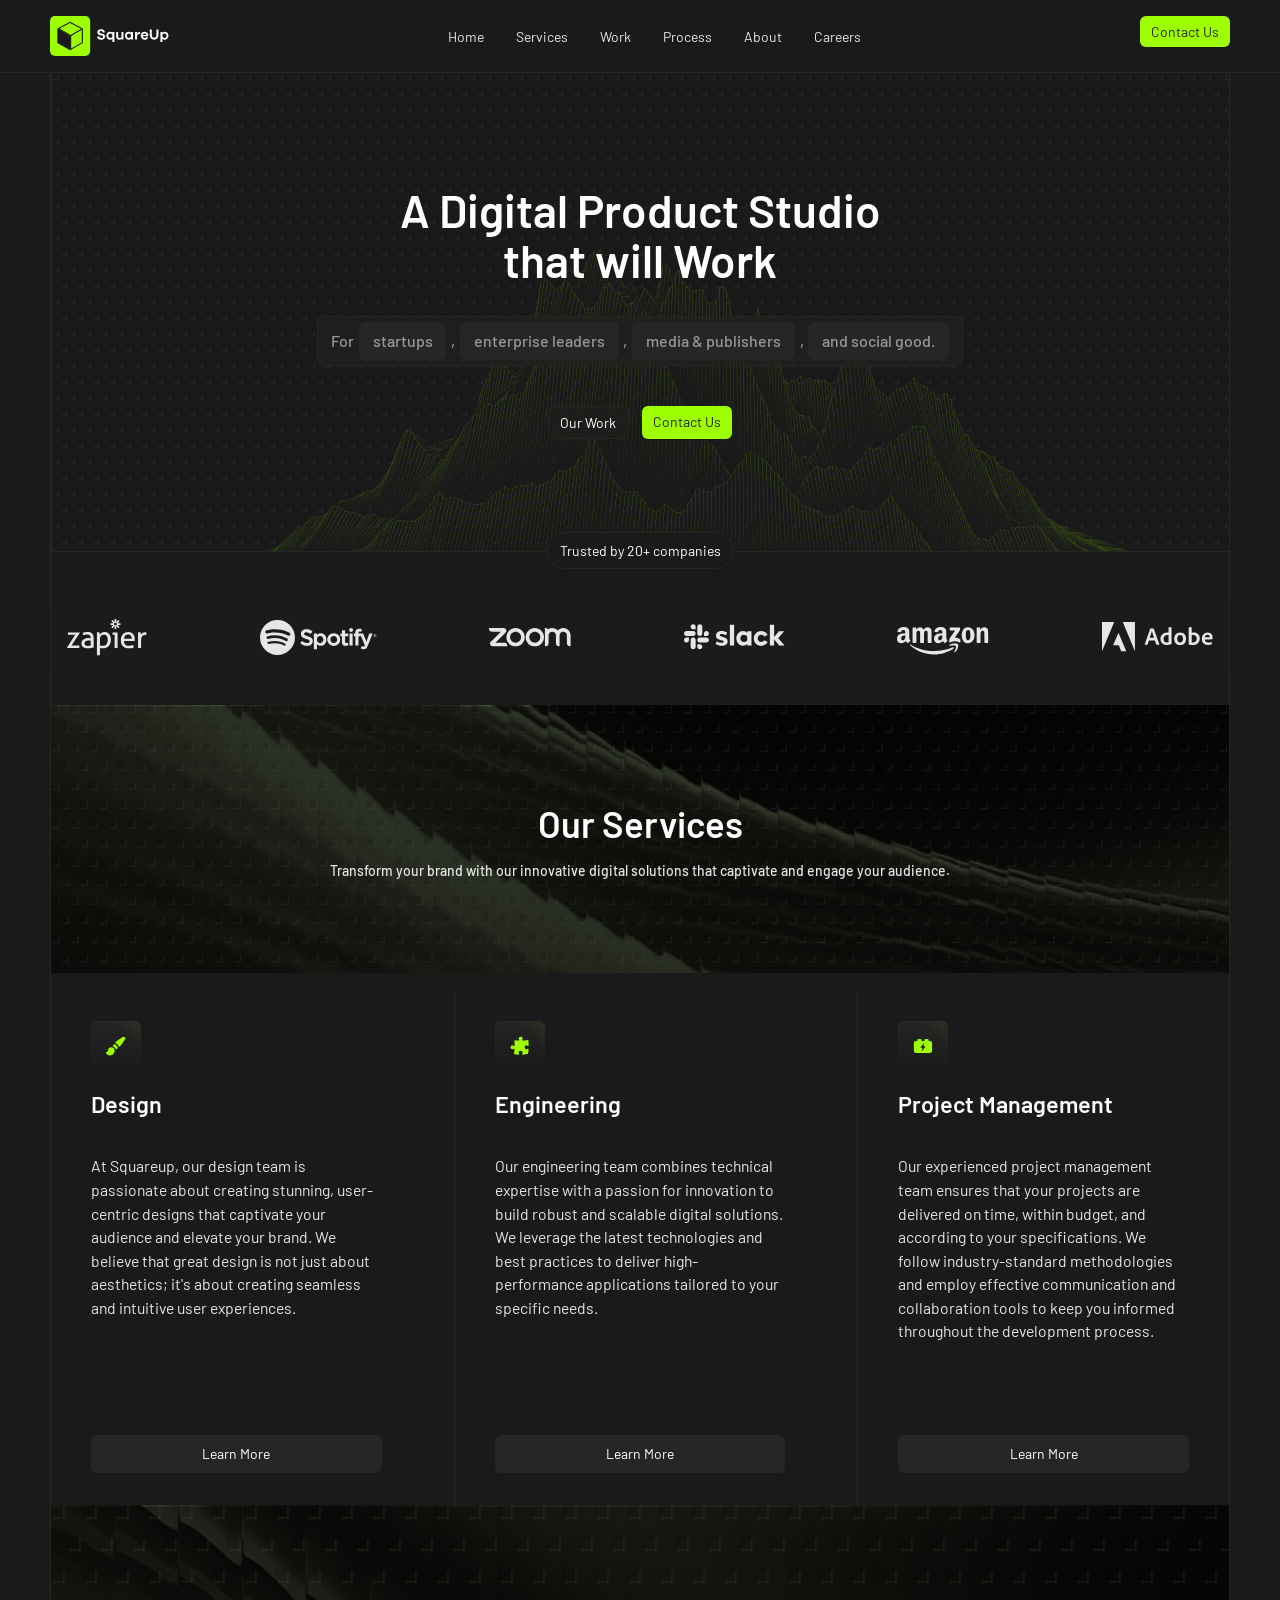
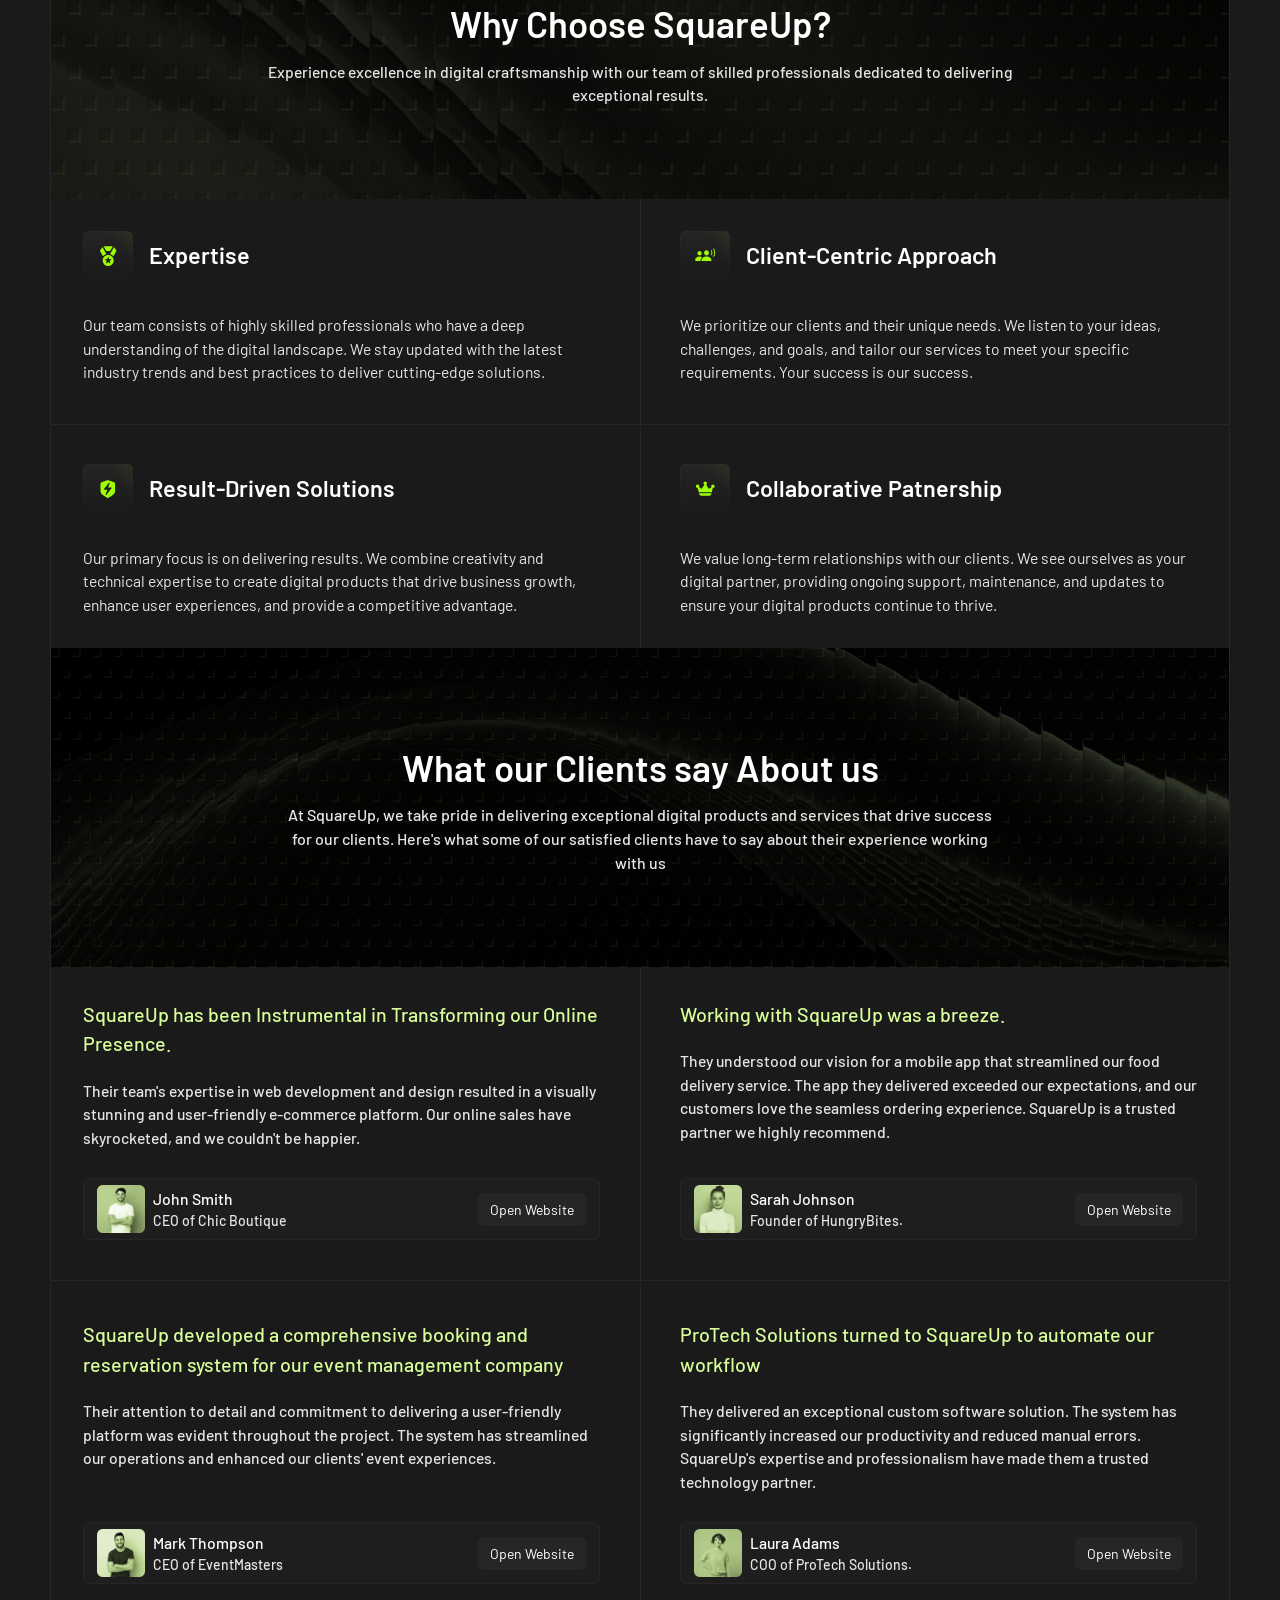
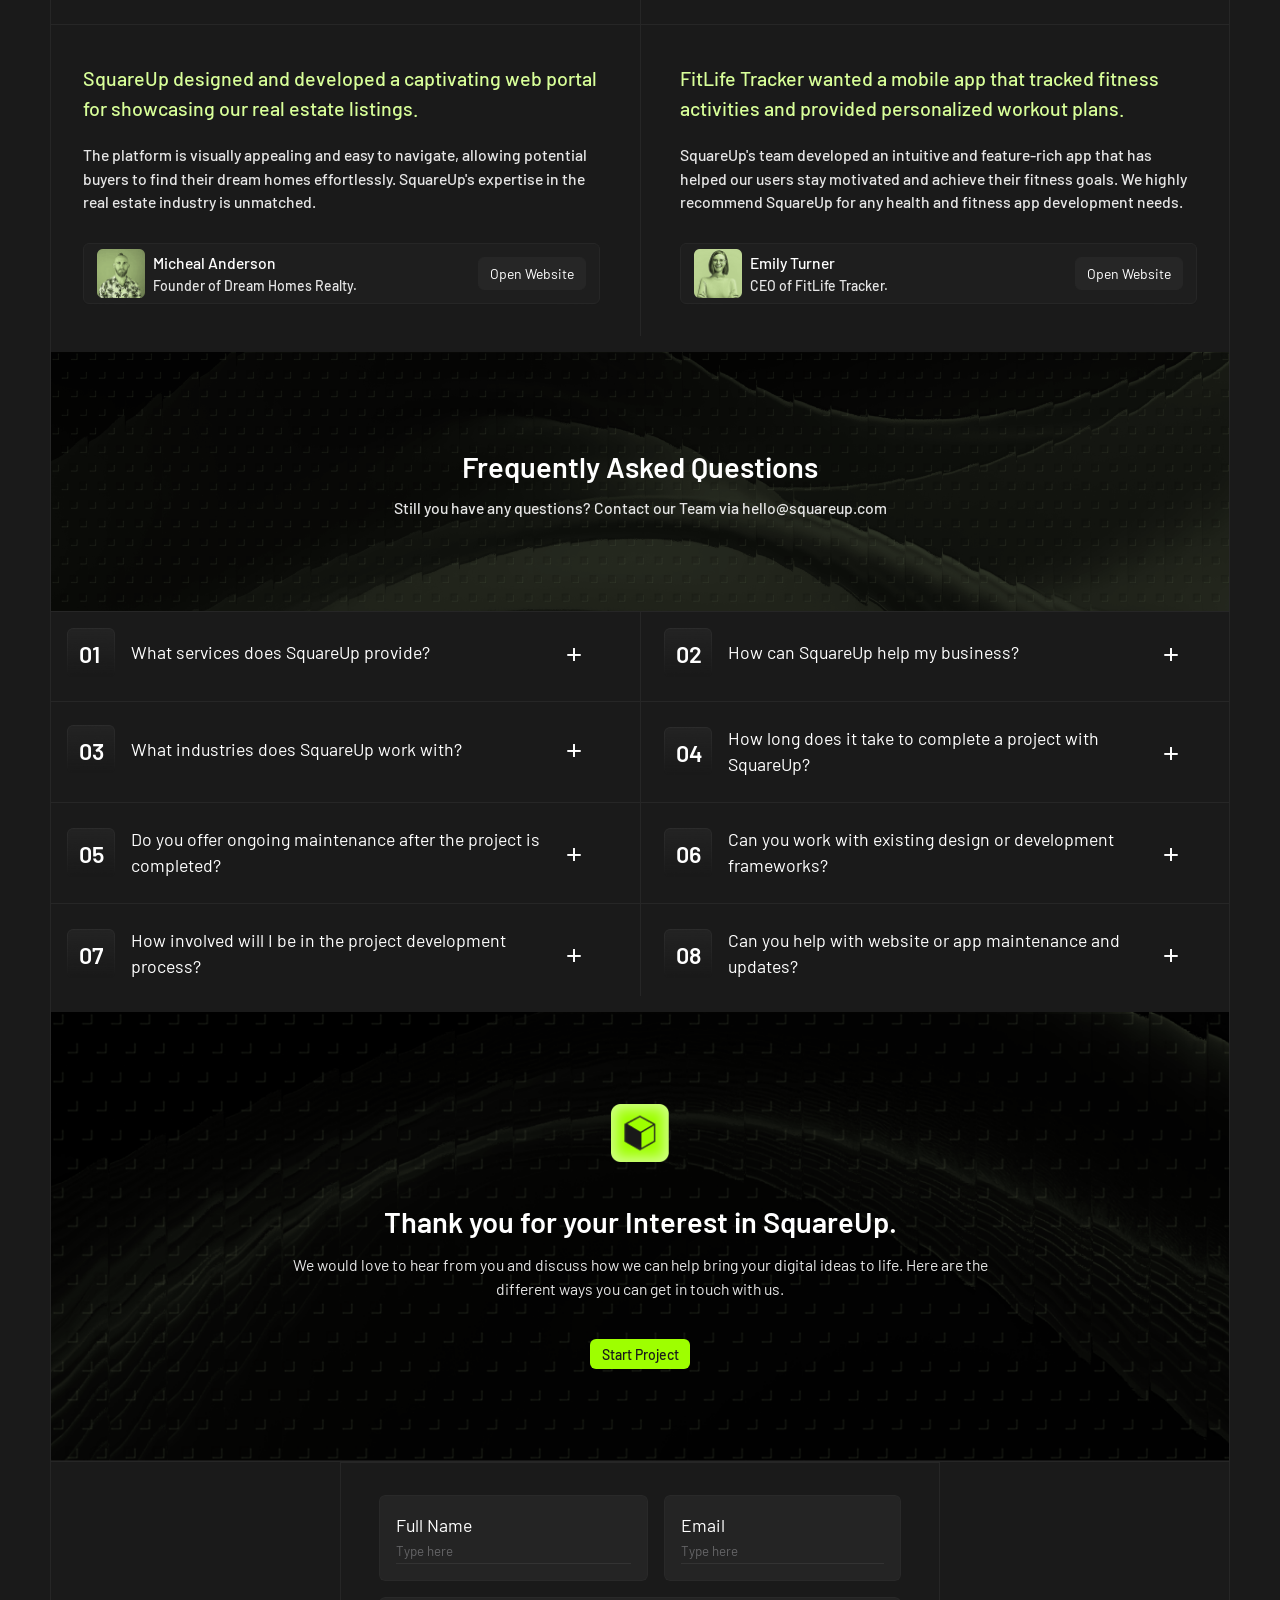
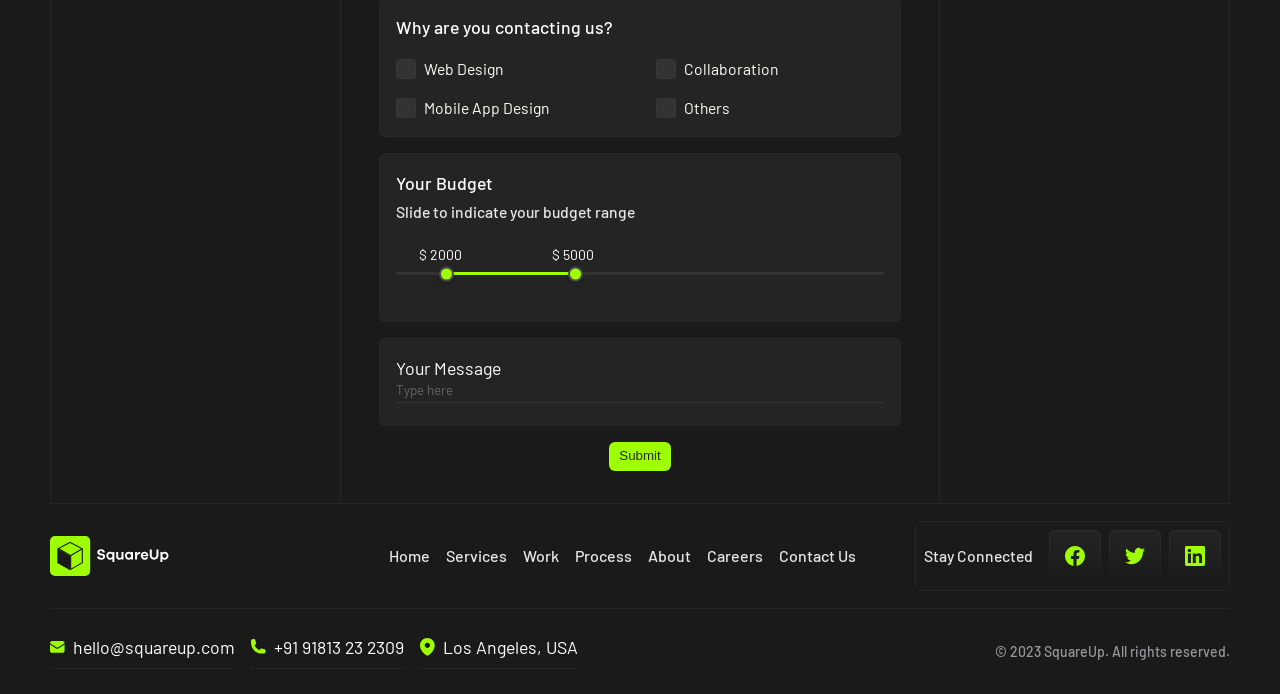
==== commit dfcf4339: "complete footer section" ====
--- a/index.html
+++ b/index.html
@@ -709,7 +709,66 @@
         </div>
     </main>
 
-    <footer></footer>
+    <footer class="container">
+        <div class="footer-box">
+            <div class="footer-link">
+                <div class="footer-logo logo">
+                    <img src="assets/icons/Logo.svg" alt="">
+                </div>
+
+                <ul class="footer-nav-links">
+                    <li><a class="pg-grey" href="index.html">Home</a></li>
+
+                    <li><a class="pg-grey" href="services.html">Services</a></li>
+
+                    <li><a class="pg-grey" href="work.html">Work</a></li>
+
+                    <li><a class="pg-grey" href="process.html">Process</a></li>
+
+                    <li><a class="pg-grey" href="about.html">About</a></li>
+
+                    <li><a class="pg-grey" href="careers.html">Careers</a></li>
+
+                    <li><a class="pg-grey" href="contact.html">Contact Us</a></li>
+                </ul>
+
+                <div class="footer-social">
+                    <p class="pg-16 pg-grey">Stay Connected</p>
+
+                    <div class="socials">
+                        <img src="./assets/icons/facebook-logo.svg" alt="Facebook logo.">
+                        <img src="./assets/icons/twitter-logo.svg" alt="Twitter logo.">
+                        <img src="./assets/icons/linkedin-logo.svg" alt="Linkedin logo.">
+                    </div>
+                </div>
+            </div>
+
+            <div class="footer-links">
+                <div class="links">
+                    <ul>
+                        <li>
+                            <img src="./assets/icons/mail-icon.svg" alt="">
+                            hello@squareup.com
+                        </li>
+
+                        <li>
+                            <img src="./assets/icons/phone-icon.svg" alt="">
+                            +91 91813 23 2309
+                        </li>
+
+                        <li>
+                            <img src="./assets/icons/location-icon.svg" alt="">
+                            Los Angeles, USA
+                        </li>
+                    </ul>
+                </div>
+
+                <div class="attribution">
+                    <p class="pg-14 c-tx-60">© 2023 SquareUp. All rights reserved.</p>
+                </div>
+            </div>
+        </div>
+    </footer>
 
     </div>
 
--- a/css/main.css
+++ b/css/main.css
@@ -1,6 +1,7 @@
 @import url("https://fonts.googleapis.com/css2?family=Barlow:ital,wght@0,300;0,400;0,500;0,600;0,700;0,800;0,900;1,300;1,400;1,700&display=swap");
 
 @import url(style.css);
+@import url(footer.css);
 :root {
   /* COLORS */
 
@@ -530,6 +531,7 @@
   max-width: 600px;
   margin: auto;
   padding-block: var(--space-8);
+  border-bottom: 1px solid var(--grey-15);
 }
 
 .form-box {
@@ -598,6 +600,7 @@
   display: flex;
   align-items: center;
   gap: var(--space-2);
+  padding-block: var(--space-3);
 }
 
 .check-box label {
@@ -741,6 +744,7 @@
   .bod-border {
     border-left: 1px solid var(--grey-15);
     border-right: 1px solid var(--grey-15);
+    border-bottom: 1px solid var(--grey-15);
   }
 
   .container-ds {
@@ -1049,6 +1053,7 @@
   /* contact form */
   form {
     border: 1px solid var(--grey-15);
+    border-bottom: none;
   }
 
   .form-box {
@@ -1069,4 +1074,8 @@
     column-gap: var(--space-8);
     row-gap: var(--space-4);
   }
-}
+
+  .check-box {
+    padding-block: unset;
+  }
+}
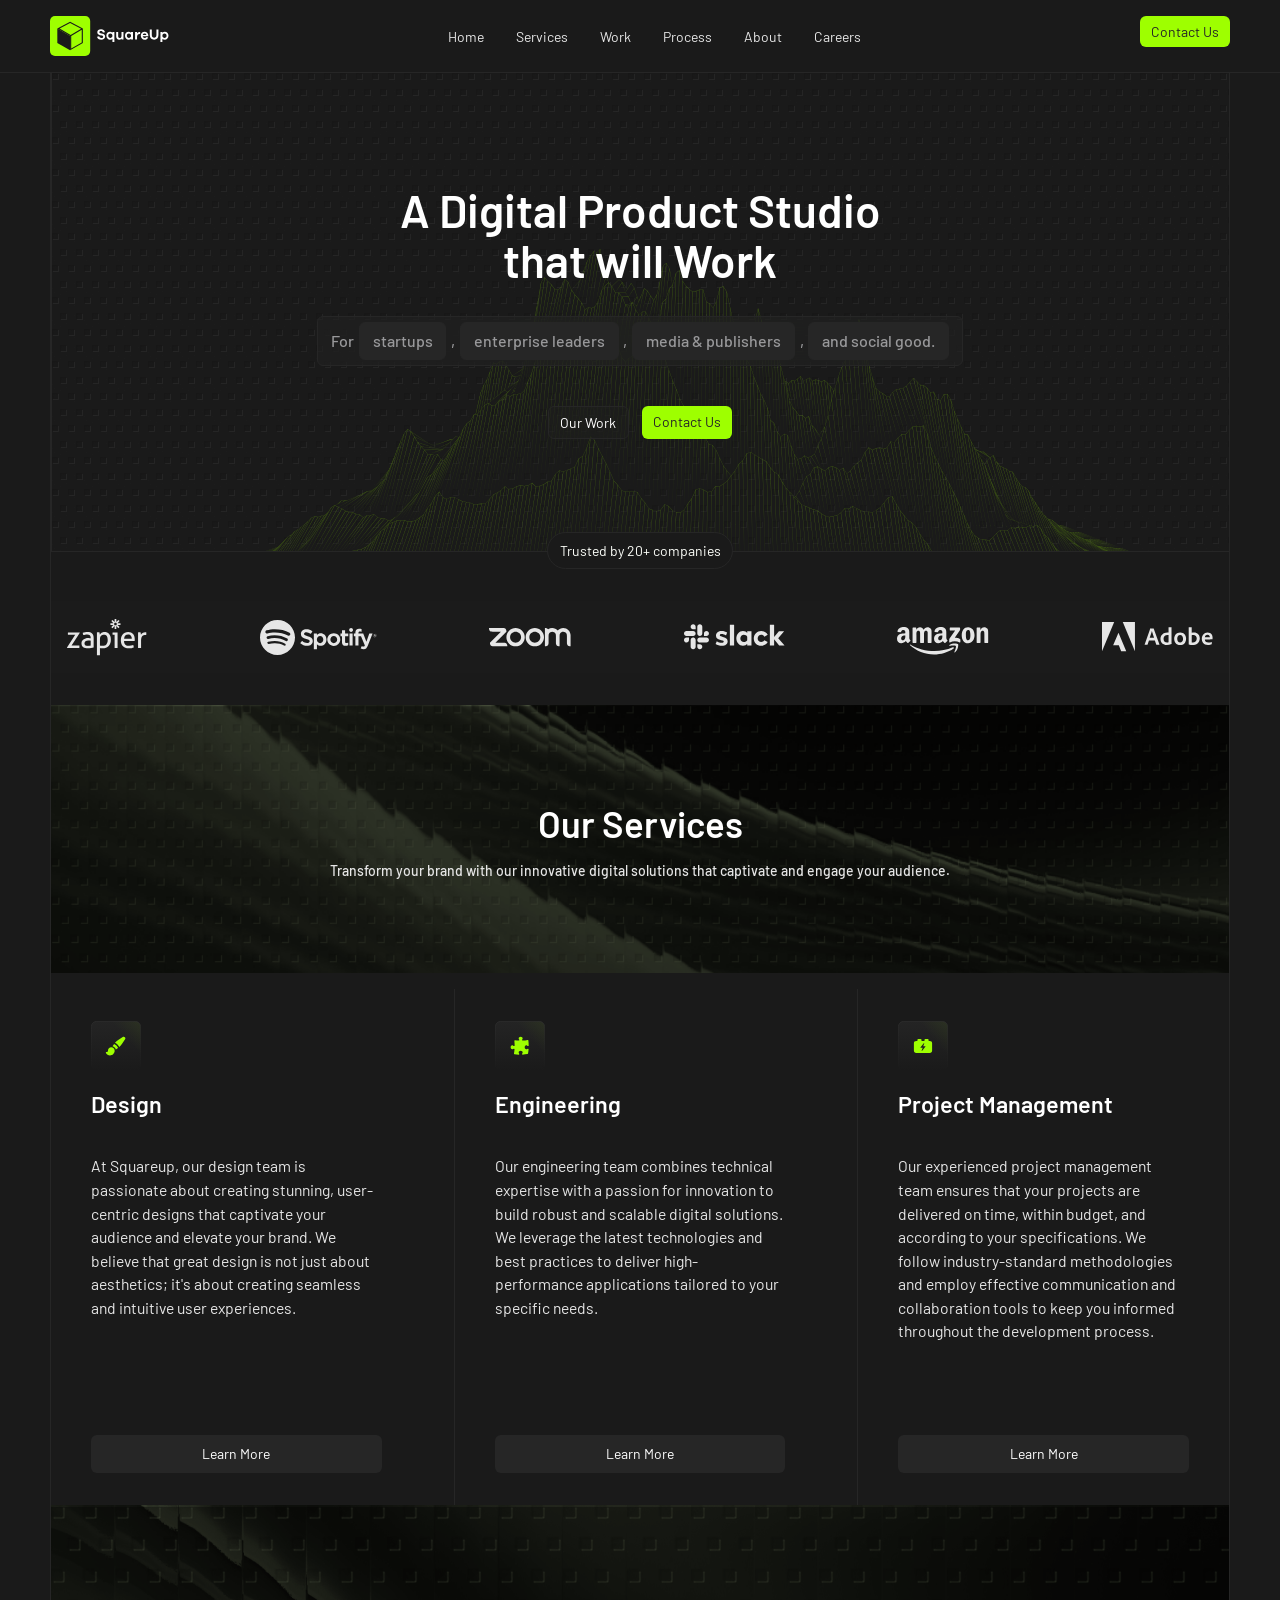
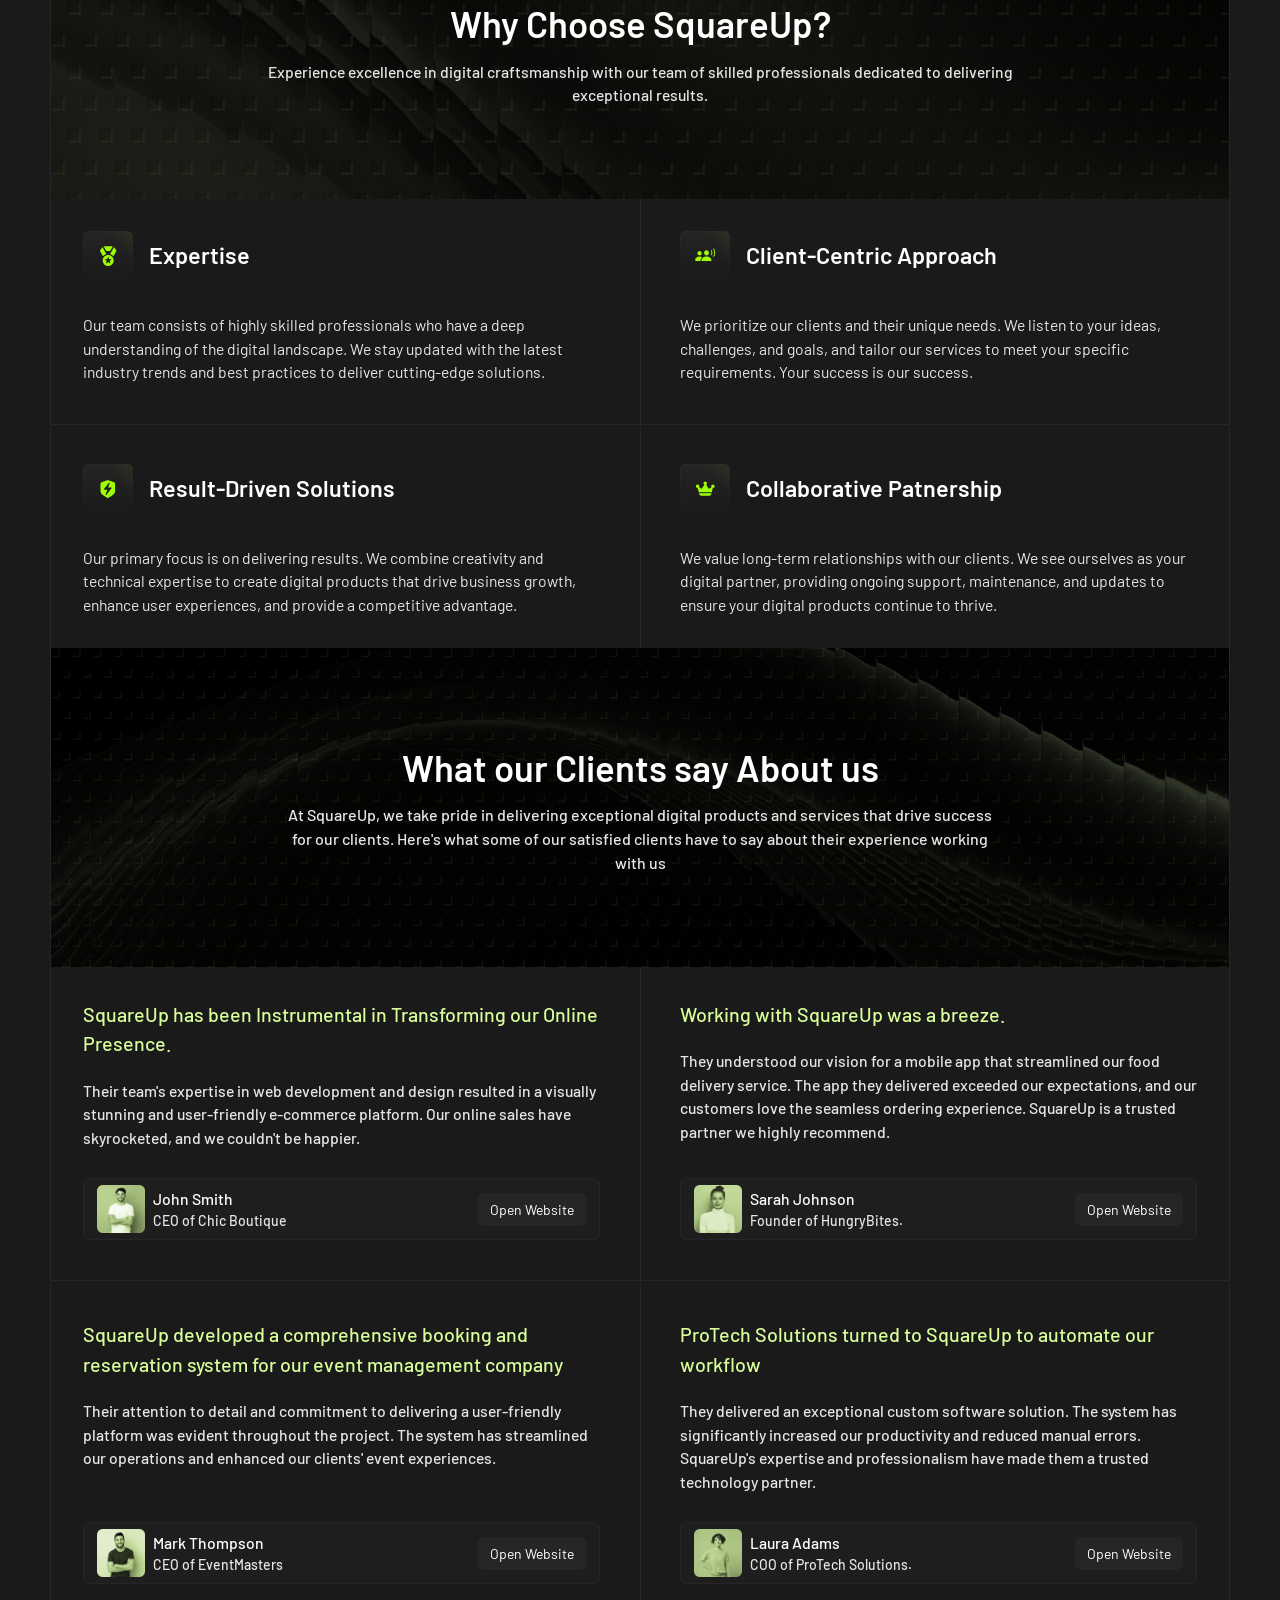
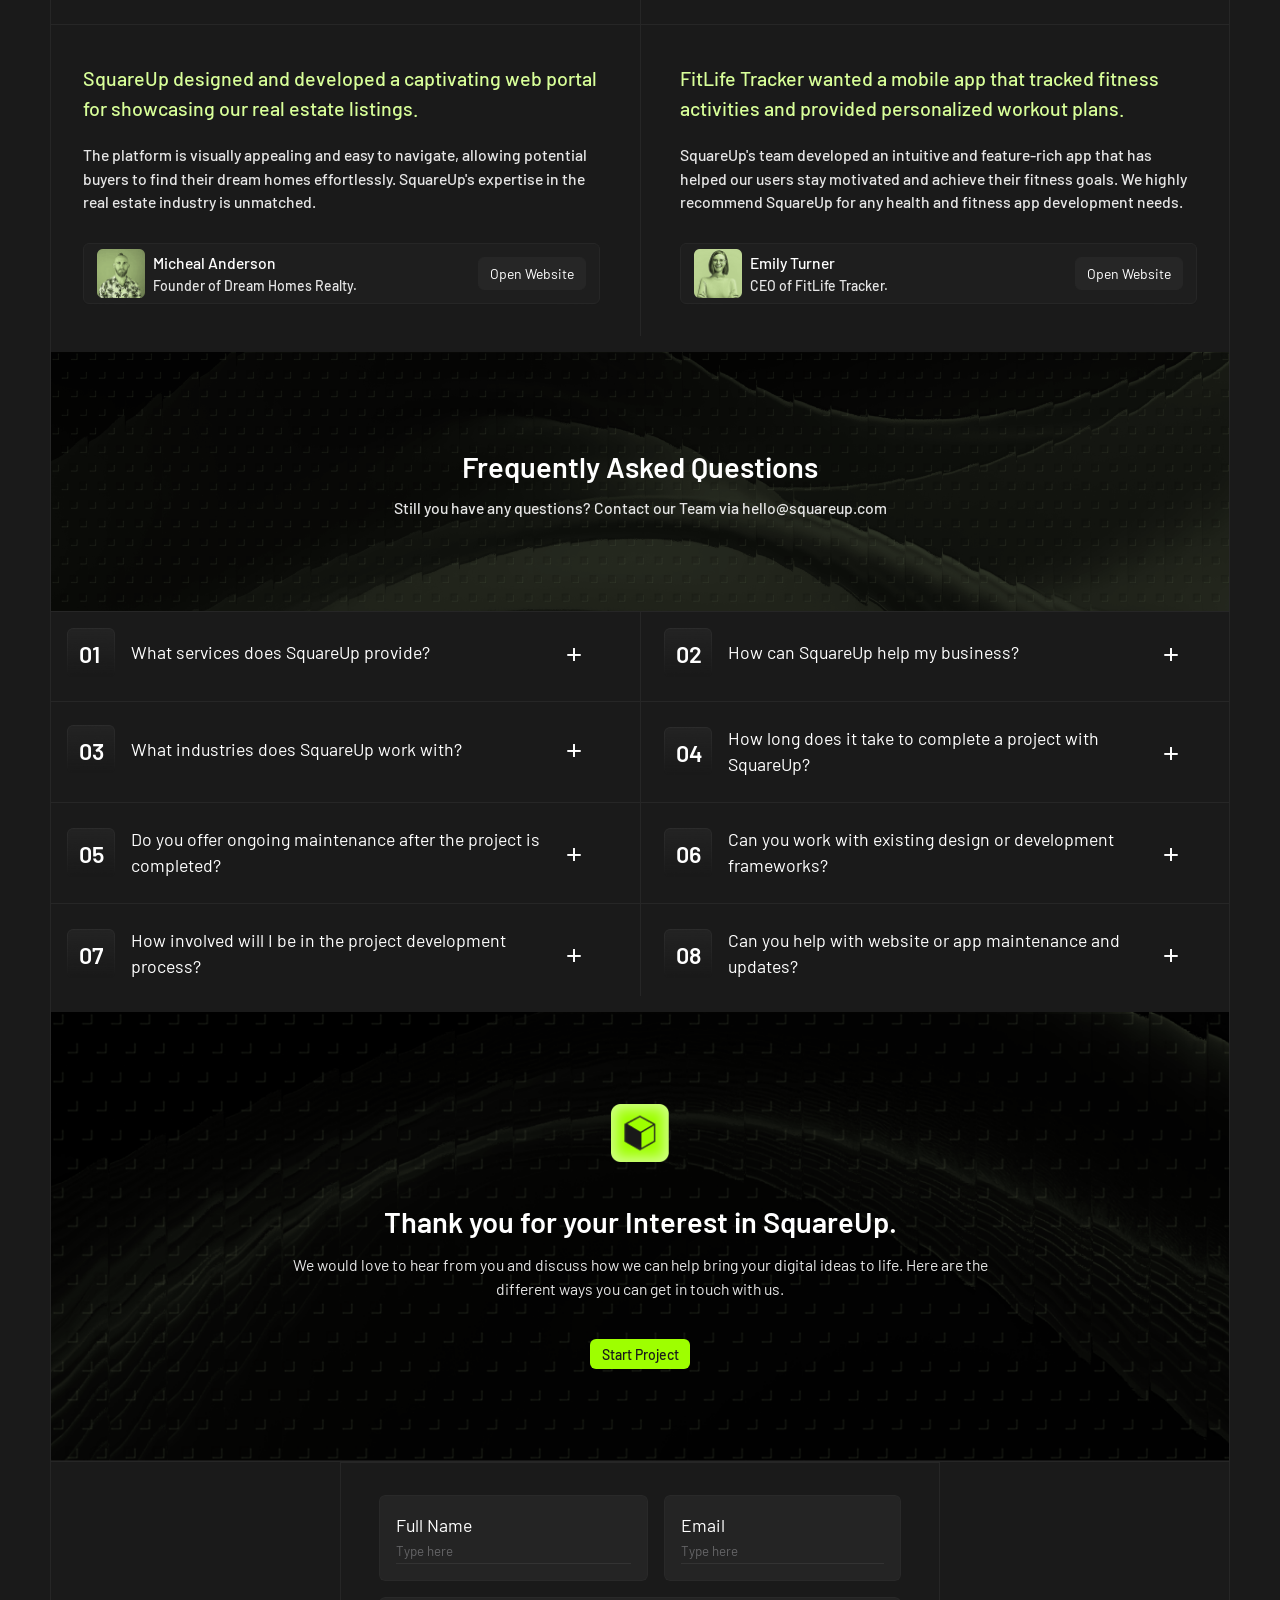
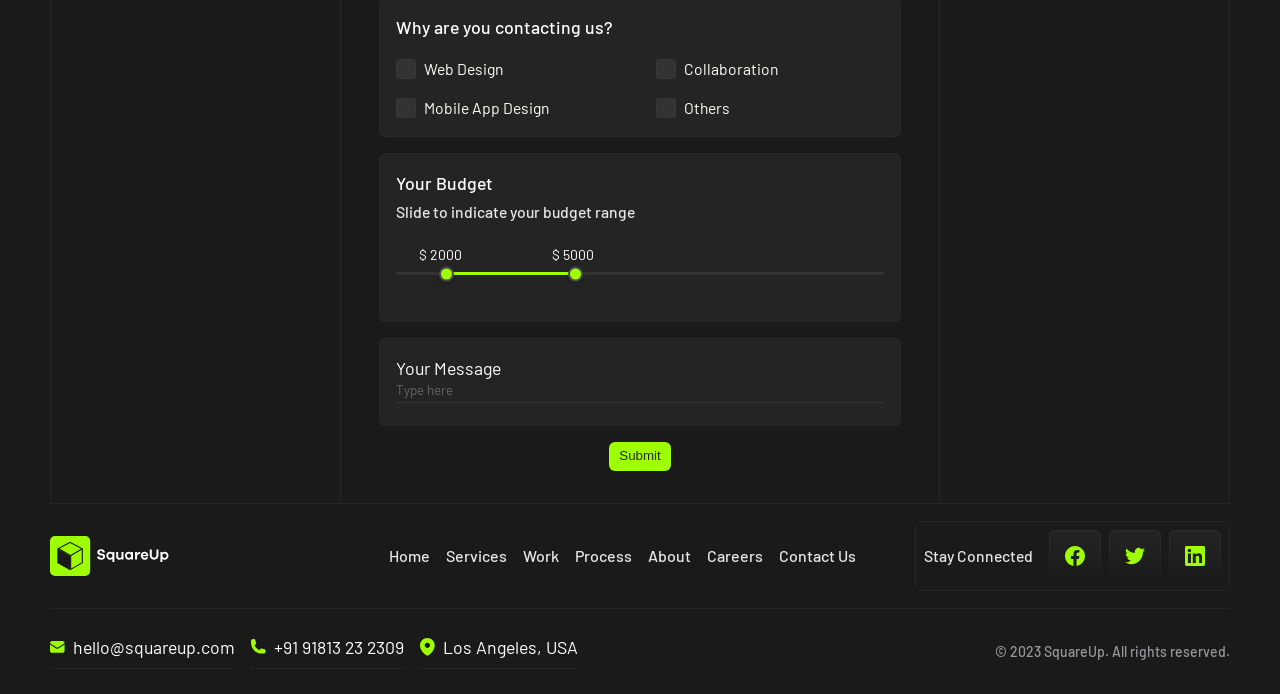
==== commit 9deee74b: "refactored design system" ====
--- a/index.html
+++ b/index.html
@@ -4,7 +4,7 @@
 <head>
     <meta charset="UTF-8">
     <meta name="viewport" content="width=device-width, initial-scale=1.0">
-    <link rel="stylesheet" href="./css/main.css">
+    <link rel="stylesheet" href="./css/style.css">
     <title>SquareUp</title>
 </head>
 
@@ -45,7 +45,7 @@
         <div class="mobile-menu pad-in-mob" role="dialog" aria-label="Navigation menu">
 
             <!-- Drawer header: logo on left, close button on right -->
-            <div class="mobile-menu-header in-pad">
+            <div class="mobile-menu-header">
                 <div class="logo">
                     <img src="assets/icons/Logo.svg" alt="">
                 </div>
@@ -65,7 +65,7 @@
         </div>
     </header>
     <main>
-        <div class="bod-border container-ds">
+        <div class="bod-border container">
             <section class="hero container bb">
                 <div class="hero-box">
                     <h1>A Digital Product Studio
@@ -88,7 +88,7 @@
                 </div>
             </section>
 
-            <section class="companies-logo container in-pad">
+            <section class="companies-logo container">
                 <div class="logo-box">
                     <div class="logo-card">
                         <div class="pg-14 trusted-badge"><span>Trusted by 20+ companies</span></p>
--- a/css/style.css
+++ b/css/style.css
@@ -0,0 +1,452 @@
+@import url("https://fonts.googleapis.com/css2?family=Barlow:ital,wght@0,300;0,400;0,500;0,600;0,700;0,800;0,900;1,300;1,400;1,700&display=swap");
+
+@import url("./components/global.css");
+@import url("./components/footer-navbar.css");
+@import url("./components/contact-form.css");
+@import url("./components/faq.css");
+
+/* HERO SECTION */
+.hero-box {
+  display: flex;
+  justify-content: center;
+  align-items: center;
+  flex-direction: column;
+}
+
+/* HERO SECTION */
+.hero-des-desk {
+  display: none;
+}
+
+.hero-des-mob {
+  display: flex;
+  margin-block: 1.875rem 2.5rem;
+}
+
+.hero {
+  background: url("../assets/images/Hero-Section-sm.svg");
+}
+
+.hero-box {
+  padding-block: clamp(7rem, 7.769rem + -3.077vw, 5rem);
+}
+
+.hero-btns {
+  display: flex;
+  gap: 13px;
+}
+
+.trusted-badge {
+  color: var(--green-99);
+  text-align: center;
+  padding: 0.5em 0.8em;
+  border-radius: 50px;
+  border: 0.5px solid var(--grey-15);
+  background-color: var(--grey-10);
+  margin-block-start: -20px;
+  width: fit-content;
+  margin-inline: auto;
+}
+
+.trusted-badge span {
+  border-radius: 999px;
+}
+
+.logos-ds {
+  display: none;
+}
+
+.logos {
+  display: grid;
+  grid-template-columns: repeat(2, 1fr);
+  place-items: center;
+  gap: var(--space-8);
+  margin: 1rem auto;
+  position: relative;
+  border-left: 0.5px solid var(--grey-15);
+  border-right: 0.5px solid var(--grey-15);
+  /* background-color: #2424242f; */
+  padding-block: 1rem;
+}
+
+.logos::before {
+  content: "";
+  position: absolute;
+  top: 0;
+  bottom: 0;
+  left: 50%;
+  width: 1px;
+  background: var(--grey-15);
+  transform: translateX(-50%);
+}
+
+/* SERVICES SECTION */
+.services-banner {
+  display: flex;
+  justify-content: center;
+  align-items: center;
+  text-align: center;
+  gap: var(--space-2);
+  flex-direction: column;
+  background: url("../assets/images/services-banner-sm.png") no-repeat;
+  background-size: cover;
+  padding-block: clamp(3.125rem, 1.923rem + 4.808vw, 6.25rem);
+}
+
+.services {
+  display: flex;
+  justify-content: space-between;
+  align-items: center;
+  flex-direction: column;
+  gap: var(--space-8);
+  padding-block-start: var(--space-4);
+}
+
+.service {
+  border-bottom: 1px solid var(--grey-15);
+  padding-block-end: var(--space-8);
+}
+
+.service:last-child {
+  border-bottom: none;
+}
+
+.service-heading {
+  display: flex;
+  align-items: center;
+  gap: var(--space-4);
+}
+
+.service p {
+  margin-block: var(--space-8);
+  line-height: var(--lh-normal);
+  letter-spacing: -0.6%;
+  font-weight: var(--fw-regular);
+}
+
+/* WHY US SECTION */
+.why-us-banner {
+  background: url("../assets/images/why-us-banner-sm.png") no-repeat;
+  padding-block: clamp(3.125rem, 1.923rem + 4.808vw, 6.25rem);
+  display: flex;
+  justify-content: center;
+  align-items: center;
+  text-align: center;
+  gap: var(--space-2);
+  flex-direction: column;
+}
+
+.why-us-banner p {
+  max-inline-size: 779px;
+}
+
+.why-us-item {
+  border-bottom: 1px solid var(--grey-15);
+  padding-block: var(--space-8);
+}
+
+.why-us-item:last-child {
+  border-bottom: none;
+}
+
+.why-us-item__head {
+  display: flex;
+  align-items: center;
+  gap: var(--space-4);
+}
+
+.why-us-item p {
+  margin-block-start: var(--space-8);
+  line-height: var(--lh-normal);
+  letter-spacing: 0.6%;
+  font-weight: var(--fw-regular);
+}
+
+/* Testimonial section */
+.testimonial-banner {
+  background: url("../assets/images/testimonial-banner-sm.png") no-repeat;
+  background-size: cover;
+  padding-block: clamp(3.125rem, 1.923rem + 4.808vw, 6.25rem);
+  display: flex;
+  justify-content: center;
+  align-items: center;
+  text-align: center;
+  gap: var(--space-2);
+  flex-direction: column;
+}
+
+.testimonial-banner h2 {
+  max-inline-size: clamp(20.375rem, 9.462rem + 43.654vw, 48.75rem);
+}
+
+.testimonial-banner p {
+  max-inline-size: clamp(20.375rem, 9.462rem + 43.654vw, 48.75rem);
+  line-height: var(--lh-normal);
+  letter-spacing: 0.6%;
+}
+
+.testimonial > p:nth-of-type(2) {
+  margin-block: 1.25rem clamp(1.5rem, 1.356rem + 0.577vw, 1.875rem);
+}
+
+.testimonial {
+  padding-block: 1rem;
+  border-bottom: 1px solid var(--grey-15);
+}
+
+.testimonial:last-child {
+  border-bottom: none;
+}
+
+.testimonial-link {
+  display: none;
+}
+
+.profile-head img {
+  width: clamp(2.5rem, 2.26rem + 0.962vw, 3.125rem);
+}
+
+.profile-head {
+  display: flex;
+  align-items: center;
+
+  gap: var(--space-2);
+}
+
+.profile-info {
+  display: flex;
+  flex-direction: column;
+  align-items: flex-start;
+}
+
+.testimonial-profile {
+  display: flex;
+  justify-content: space-between;
+  align-items: center;
+}
+
+/* cta section */
+.cta-banner {
+  display: flex;
+  justify-content: center;
+  align-items: center;
+  flex-direction: column;
+  text-align: center;
+  background: url("../assets/images/cta-banner-sm.png") no-repeat;
+  background-size: cover;
+}
+
+.cta-banner img {
+  width: clamp(3.125rem, 2.885rem + 0.962vw, 3.75rem);
+  margin-block: clamp(3.125rem, 1.923rem + 4.808vw, 6.25rem)
+    clamp(1.75rem, 1.462rem + 1.154vw, 2.5rem);
+}
+
+.cta-banner p {
+  max-inline-size: clamp(20.375rem, 9.462rem + 43.654vw, 48.75rem);
+  margin-block-start: clamp(0.375rem, 0.279rem + 0.385vw, 0.625rem);
+  letter-spacing: 0.6%;
+  font-weight: var(--fw-regular);
+}
+
+.cta-banner a {
+  margin-block: clamp(1.75rem, 1.462rem + 1.154vw, 2.5rem)
+    clamp(3.125rem, 1.923rem + 4.808vw, 6.25rem);
+
+  font-weight: var(--fw-medium);
+  color: var(--grey-10);
+  line-height: var(--lh-normal);
+}
+
+/* MEDIA QUERY */
+@media (width > 1000px) {
+  /* hero */
+  .hero-des-desk {
+    display: flex;
+    align-items: center;
+    gap: 0.3rem;
+    margin-block: 1.875rem 2.5rem;
+  }
+
+  .hero-des-mob {
+    display: none;
+  }
+
+  .text-chip-ds {
+    background-color: var(--c-text-chip);
+    padding: 0.35em 0.8em;
+    display: inline-block;
+    width: fit-content;
+    border-radius: var(--radius-sm);
+    border: 0.5px solid var(--grey-15);
+  }
+
+  .hero {
+    background: url("../assets/images/Hero-Section-lg.svg");
+  }
+
+  /* company logo */
+  .logos-ds {
+    display: flex;
+    justify-content: space-between;
+    align-items: center;
+    padding-inline: var(--space-8);
+    margin: var(--space-8) auto;
+    background-color: #2424242f;
+    padding: 1rem;
+  }
+  .logos {
+    display: none;
+  }
+
+  /* SERVICES SECTION */
+  .services-banner {
+    background: url("../assets/images/services-banner-lg.png") no-repeat;
+    background-size: cover;
+  }
+
+  .services {
+    flex-direction: row;
+    align-items: stretch;
+  }
+
+  .service {
+    flex: 1 1 0;
+    min-width: 0;
+    display: flex;
+    flex-direction: column;
+    padding-inline: 40px;
+  }
+
+  .service p {
+    padding-bottom: 3.75rem;
+  }
+
+  .service-heading {
+    flex-direction: column;
+    align-items: unset;
+  }
+
+  .service-link {
+    margin-top: auto; /* pins button to bottom */
+  }
+
+  .service {
+    border-left: 1px solid var(--grey-15);
+  }
+
+  .service:first-child {
+    border-left: none;
+  }
+
+  .service {
+    border-bottom: none;
+    padding-block-end: none;
+  }
+
+  .service-padding {
+    height: var(--space-8);
+  }
+
+  /* WHY US SECTION */
+  .why-us-banner {
+    background: url("../assets/images/why-us-banner-lg.png") no-repeat;
+  }
+
+  .why-us-item {
+    border-bottom: none;
+  }
+
+  .why-us-box {
+    display: grid;
+    grid-template-columns: repeat(2, 1fr);
+    gap: var(--border-gap);
+    align-items: stretch;
+    overflow: hidden;
+  }
+
+  .why-us-box > .why-us-item {
+    position: relative;
+    padding: var(--space-8);
+  }
+
+  .why-us-box > .why-us-item::before,
+  .why-us-box > .why-us-item::after {
+    content: "";
+    background-color: var(--border-color);
+    position: absolute;
+  }
+
+  .why-us-box > .why-us-item::after {
+    width: 100vw;
+    height: var(--border-thickness);
+    top: calc(var(--line-offset) * -1);
+    left: 0;
+  }
+
+  .why-us-box > .why-us-item::before {
+    width: var(--border-thickness);
+    height: 100vh;
+    top: 0;
+    left: calc(var(--line-offset) * -1);
+  }
+
+  /* Testimonial section */
+  .testimonials {
+    display: grid;
+    grid-template-columns: repeat(2, 1fr);
+    gap: var(--border-gap);
+    overflow: hidden;
+  }
+
+  .testimonials > .testimonial::before,
+  .testimonials > .testimonial::after {
+    content: "";
+    background-color: var(--border-color);
+    position: absolute;
+  }
+
+  .testimonials > .testimonial::after {
+    width: 100vw;
+    height: var(--border-thickness);
+    top: calc(var(--line-offset) * -1);
+    left: 0;
+  }
+
+  .testimonials > .testimonial::before {
+    width: var(--border-thickness);
+    height: 100vh;
+    top: 0;
+    left: calc(var(--line-offset) * -1);
+  }
+
+  .testimonials > .testimonial {
+    position: relative;
+    padding: var(--space-8);
+  }
+
+  .testimonial-banner {
+    background: url("../assets/images/testimonial-banner-lg.png") no-repeat;
+    background-size: cover;
+  }
+
+  .testimonial-link {
+    display: flex;
+  }
+
+  .testimonial-profile {
+    margin-top: auto;
+  }
+
+  .testimonial {
+    display: flex;
+    flex-direction: column;
+    border-bottom: none;
+  }
+
+  /* cta section */
+  .cta-banner {
+    background: url("../assets/images/cta-banner-lg.png") no-repeat;
+    background-size: cover;
+  }
+}
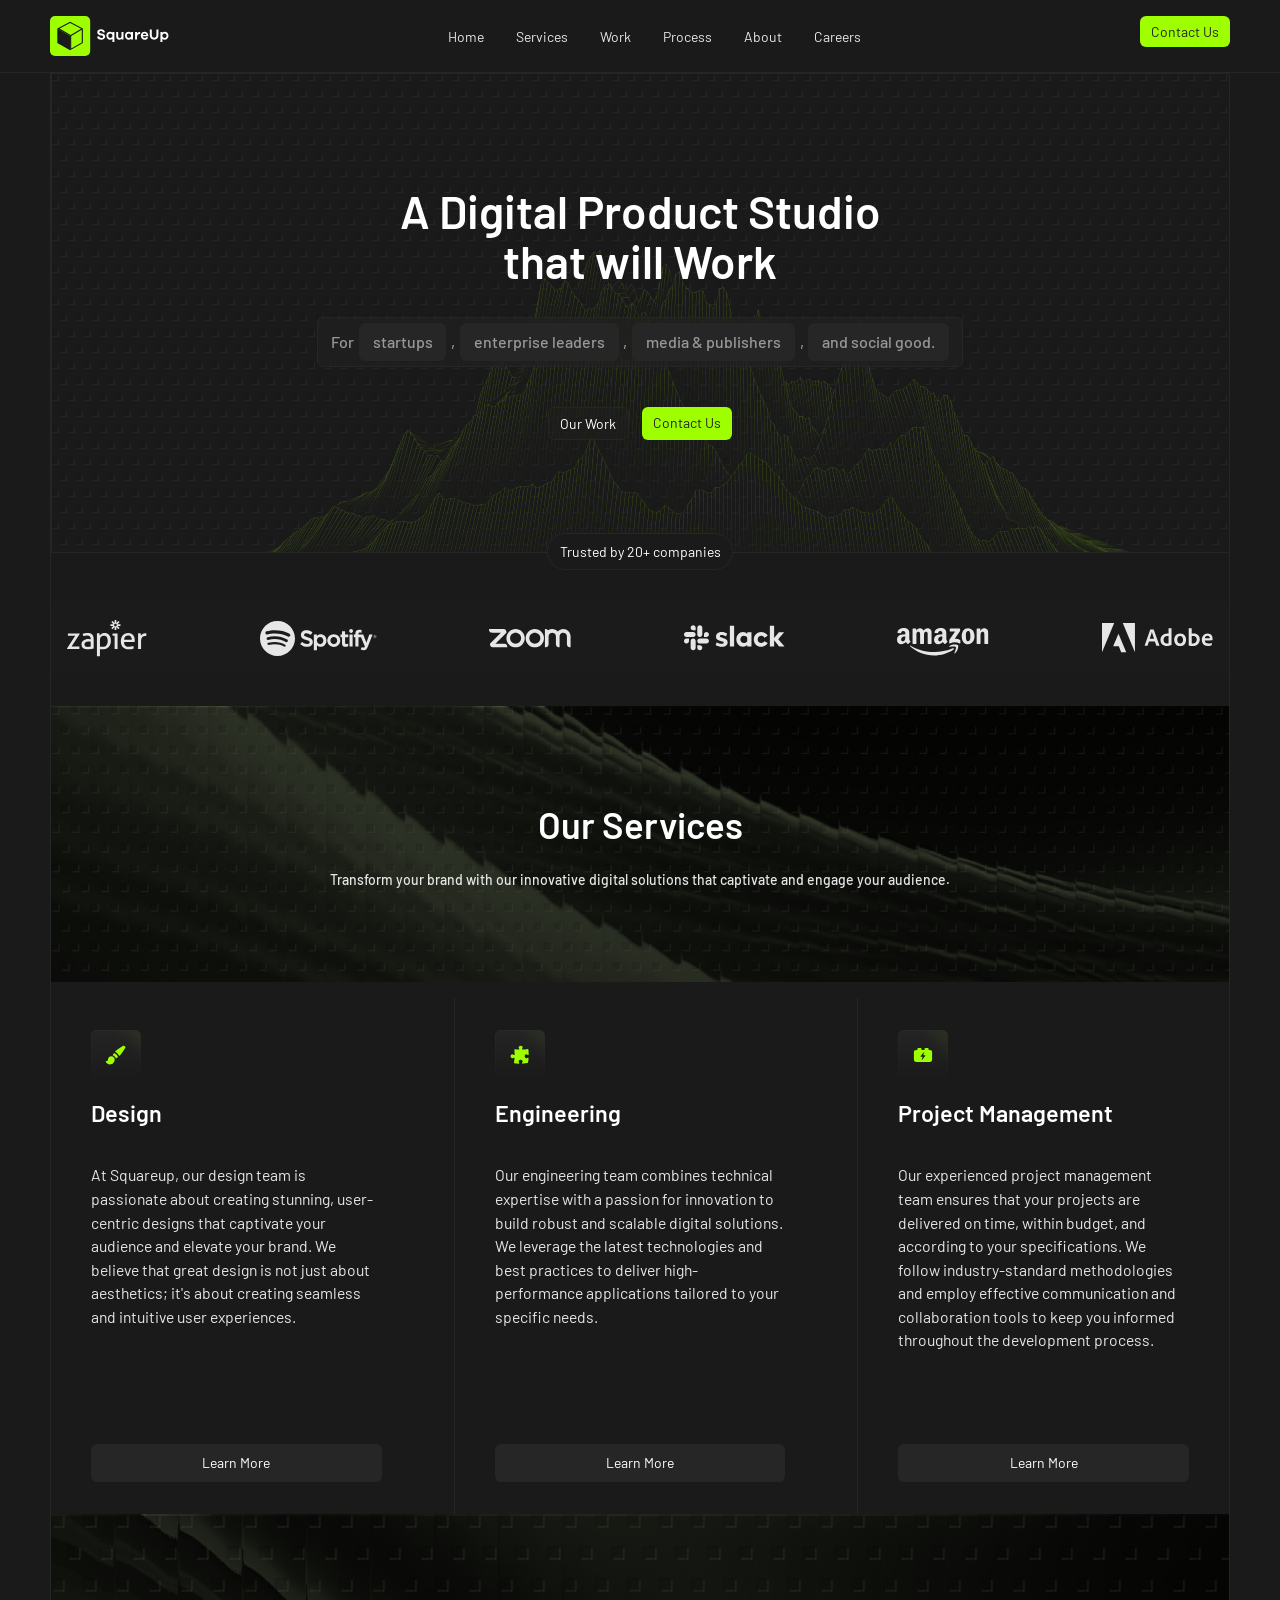
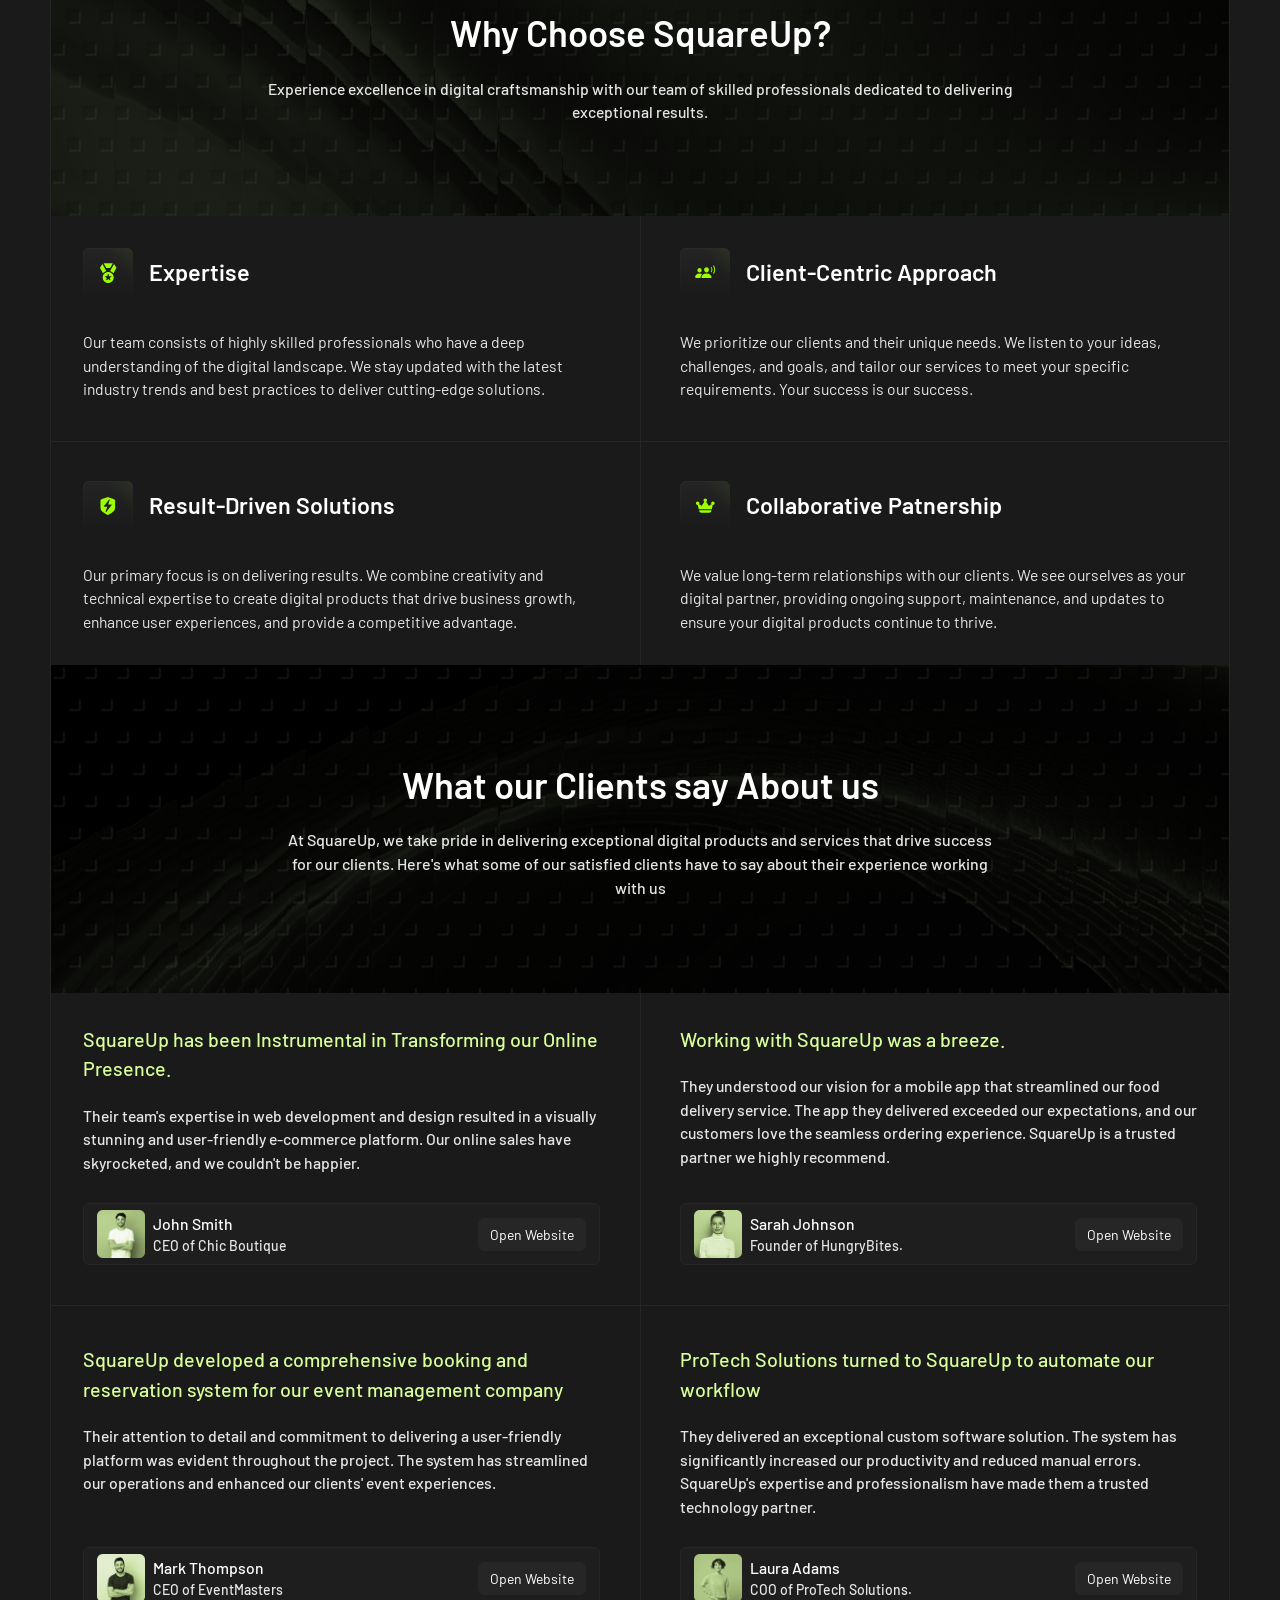
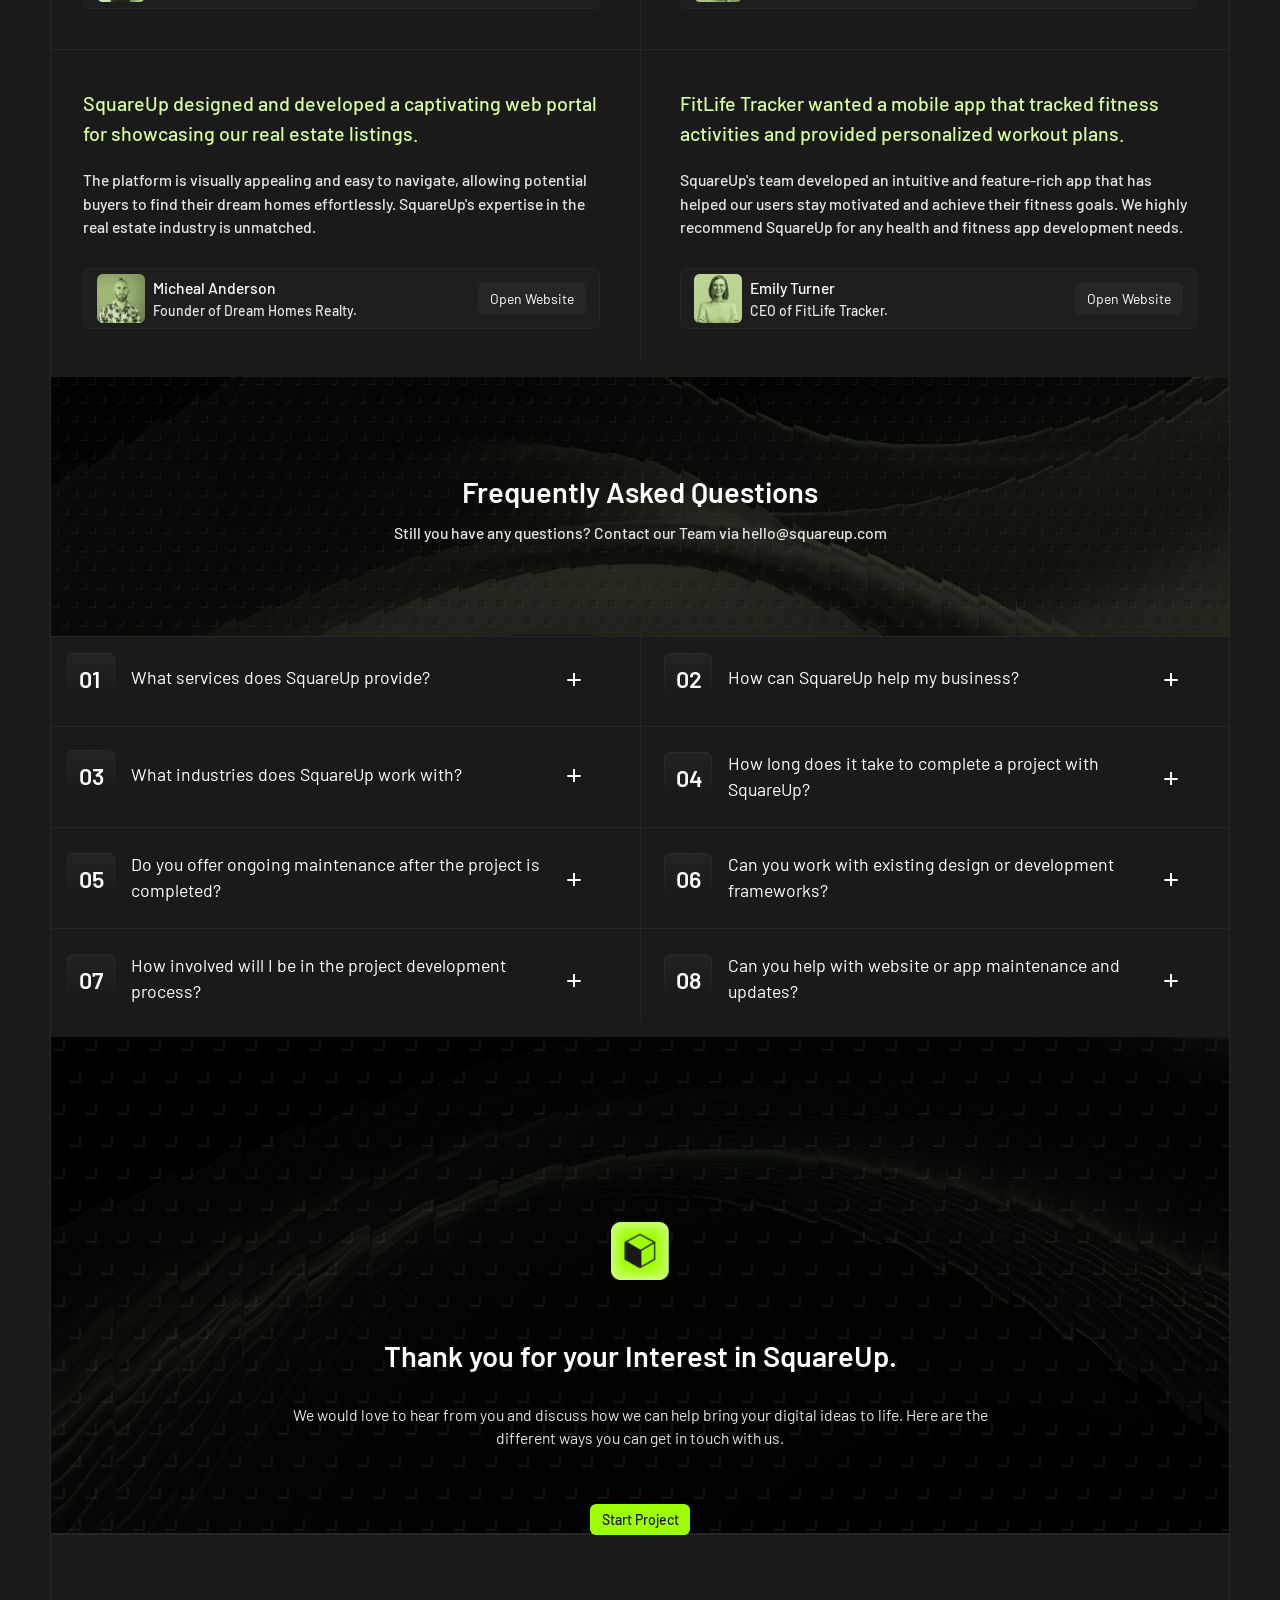
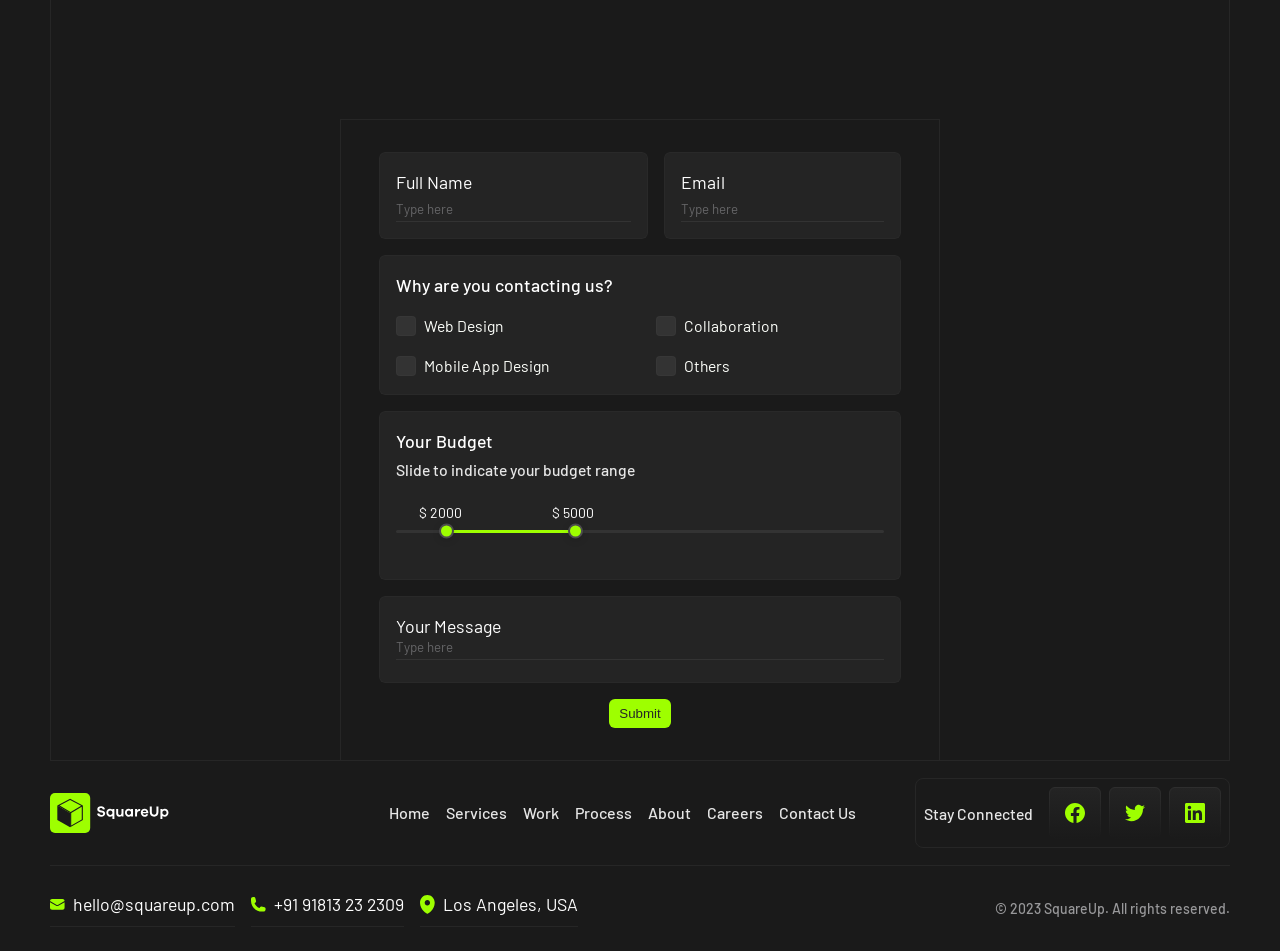
==== commit ec0e0448: "fixed banner styles" ====
--- a/index.html
+++ b/index.html
@@ -133,7 +133,7 @@
 
             <section class="services-section container">
 
-                <div class="services-banner">
+                <div class="services-banner banner">
                     <h2>Our Services</h2>
                     <p class="pg-14 pg-grey">Transform your brand with our innovative digital solutions that captivate
                         and engage your audience.</p>
@@ -191,7 +191,7 @@
             </section>
 
             <section class="why-choose-us container">
-                <div class="why-us-banner">
+                <div class="why-us-banner banner">
                     <h2>Why Choose SquareUp?</h2>
                     <p class="pg-16 pg-grey">Experience excellence in digital craftsmanship with our team of skilled
                         professionals dedicated
@@ -255,7 +255,7 @@
             </section>
 
             <section class="testimonial-section container">
-                <div class="testimonial-banner">
+                <div class="testimonial-banner banner">
                     <h2>What our Clients say About us</h2>
                     <p class="pg16 pg-grey">At SquareUp, we take pride in delivering exceptional digital products and
                         services that drive success for our clients.
@@ -407,7 +407,7 @@
             </section>
 
             <section class="faq container">
-                <div class="faq-banner">
+                <div class="faq-banner banner">
                     <h3>Frequently Asked Questions</h3>
                     <p class="pg-16 pg-grey">Still you have any questions? Contact our Team via hello@squareup.com</p>
                 </div>
@@ -622,7 +622,7 @@
             </section>
 
             <section class="cta container">
-                <div class="cta-banner">
+                <div class="cta-banner banner">
                     <img src="./assets/icons/Logo-box.png" alt="SquareUp logo.">
                     <h3>Thank you for your Interest in SquareUp.</h3>
                     <p class="pg-16 pg-grey">We would love to hear from you and discuss how we can help bring your
@@ -772,8 +772,6 @@
 
     </div>
 
-
-
     <script src="js/script.js"></script>
 </body>
 
--- a/css/style.css
+++ b/css/style.css
@@ -82,15 +82,7 @@
 
 /* SERVICES SECTION */
 .services-banner {
-  display: flex;
-  justify-content: center;
-  align-items: center;
-  text-align: center;
-  gap: var(--space-2);
-  flex-direction: column;
   background: url("../assets/images/services-banner-sm.png") no-repeat;
-  background-size: cover;
-  padding-block: clamp(3.125rem, 1.923rem + 4.808vw, 6.25rem);
 }
 
 .services {
@@ -127,13 +119,6 @@
 /* WHY US SECTION */
 .why-us-banner {
   background: url("../assets/images/why-us-banner-sm.png") no-repeat;
-  padding-block: clamp(3.125rem, 1.923rem + 4.808vw, 6.25rem);
-  display: flex;
-  justify-content: center;
-  align-items: center;
-  text-align: center;
-  gap: var(--space-2);
-  flex-direction: column;
 }
 
 .why-us-banner p {
@@ -165,14 +150,6 @@
 /* Testimonial section */
 .testimonial-banner {
   background: url("../assets/images/testimonial-banner-sm.png") no-repeat;
-  background-size: cover;
-  padding-block: clamp(3.125rem, 1.923rem + 4.808vw, 6.25rem);
-  display: flex;
-  justify-content: center;
-  align-items: center;
-  text-align: center;
-  gap: var(--space-2);
-  flex-direction: column;
 }
 
 .testimonial-banner h2 {
@@ -227,13 +204,7 @@
 
 /* cta section */
 .cta-banner {
-  display: flex;
-  justify-content: center;
-  align-items: center;
-  flex-direction: column;
-  text-align: center;
   background: url("../assets/images/cta-banner-sm.png") no-repeat;
-  background-size: cover;
 }
 
 .cta-banner img {
@@ -427,7 +398,6 @@
 
   .testimonial-banner {
     background: url("../assets/images/testimonial-banner-lg.png") no-repeat;
-    background-size: cover;
   }
 
   .testimonial-link {
@@ -447,6 +417,5 @@
   /* cta section */
   .cta-banner {
     background: url("../assets/images/cta-banner-lg.png") no-repeat;
-    background-size: cover;
-  }
-}
+  }
+}
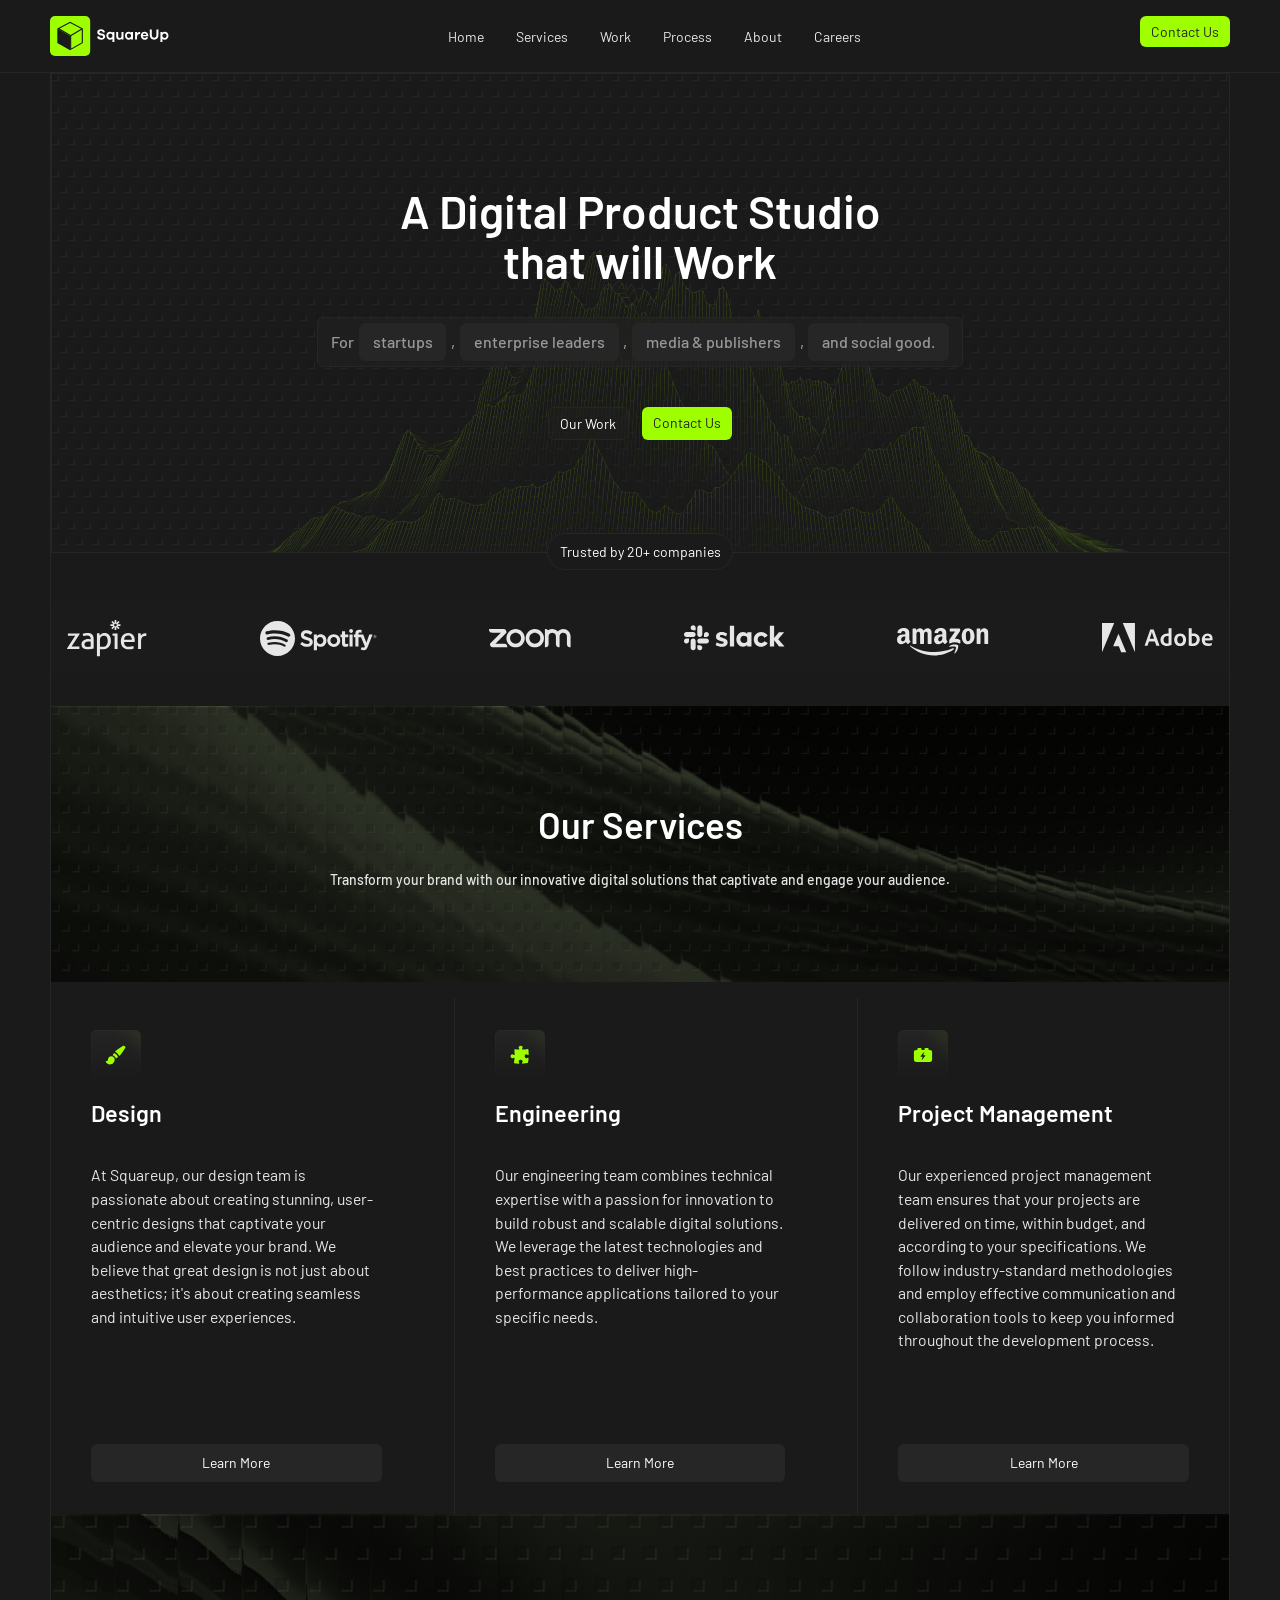
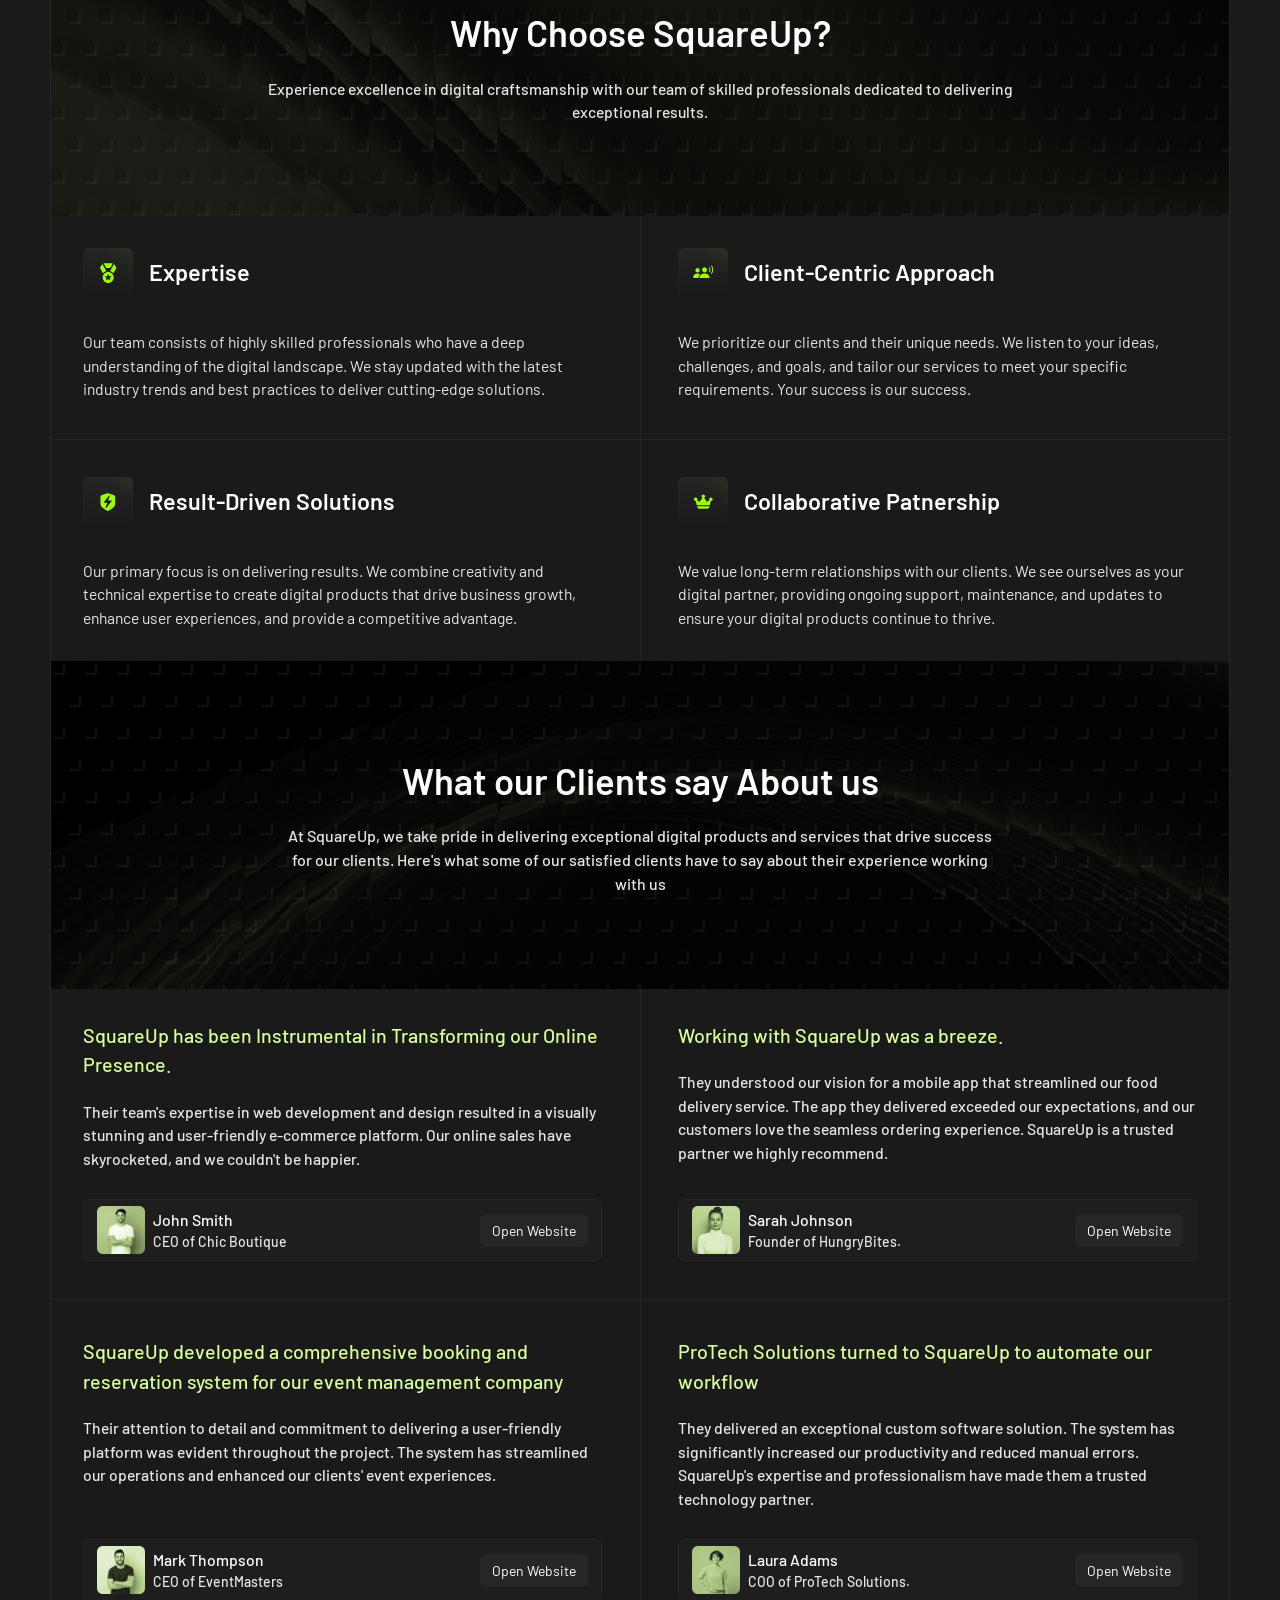
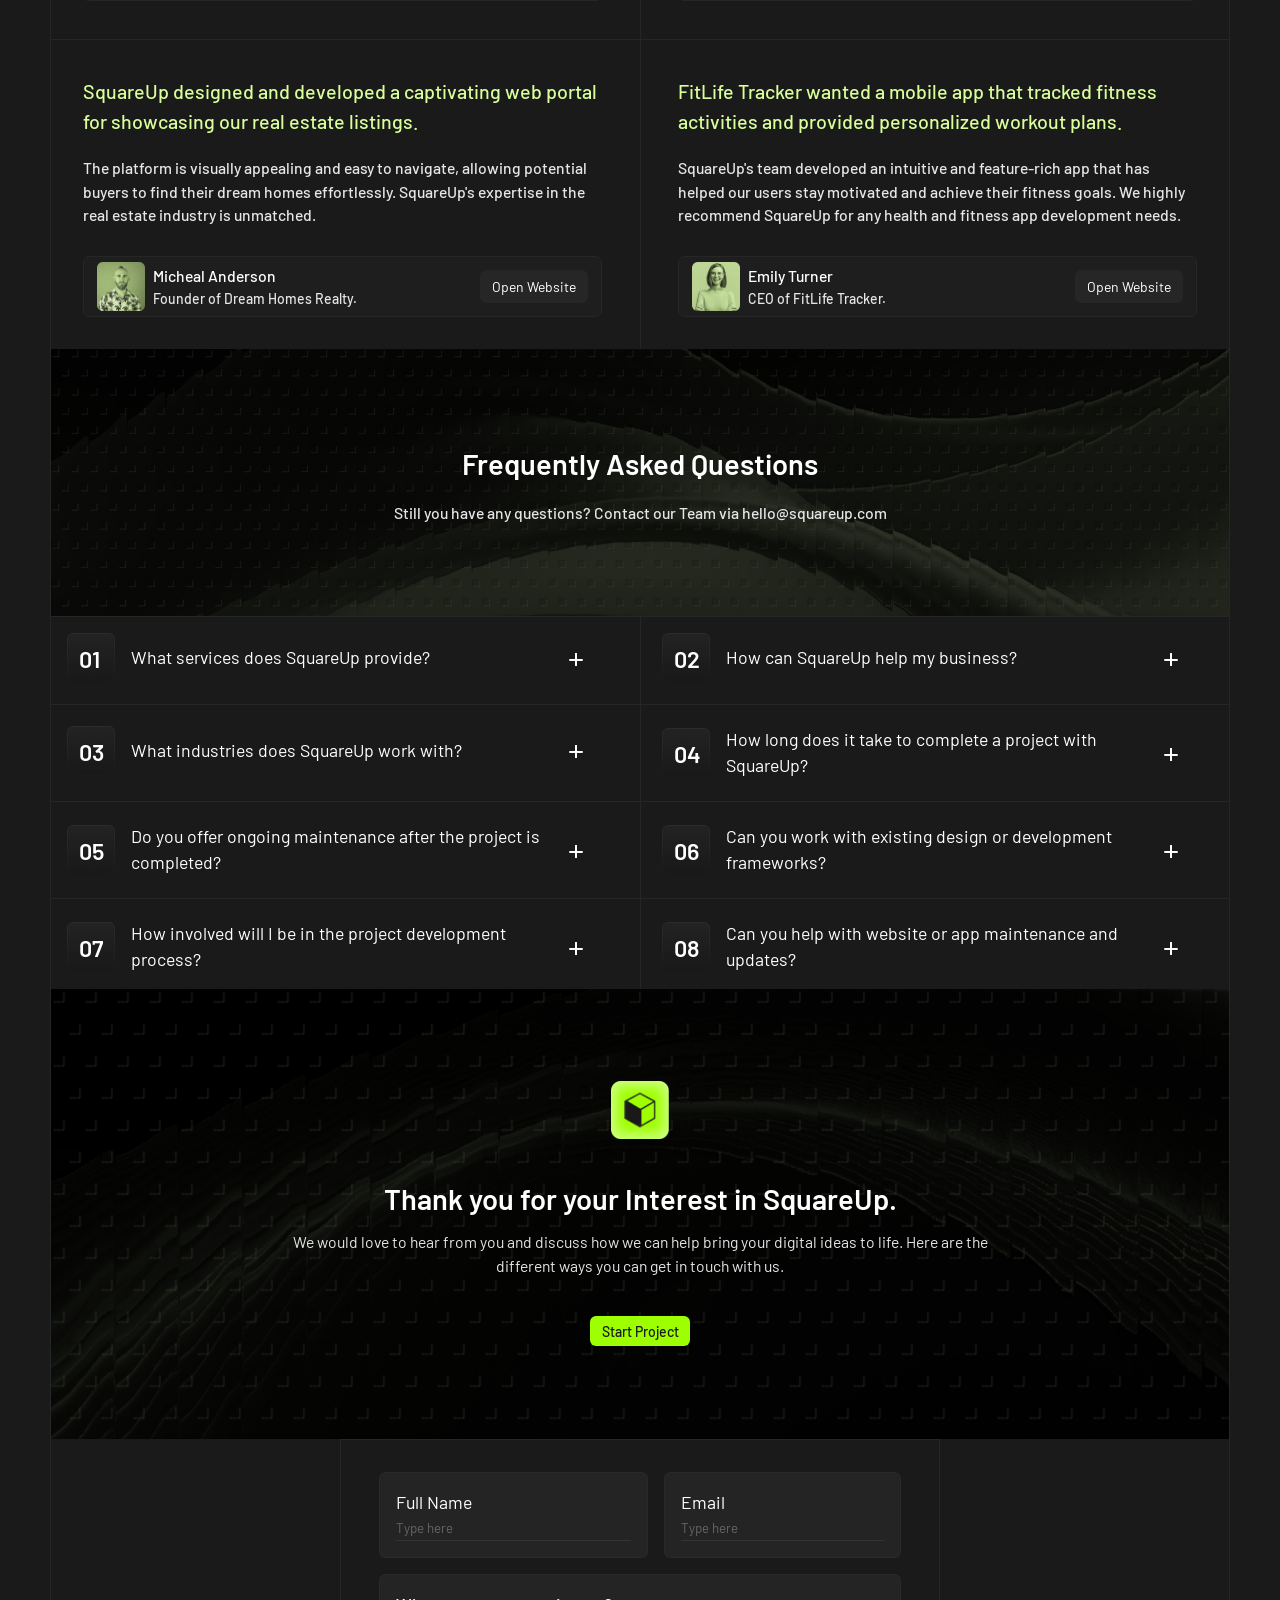
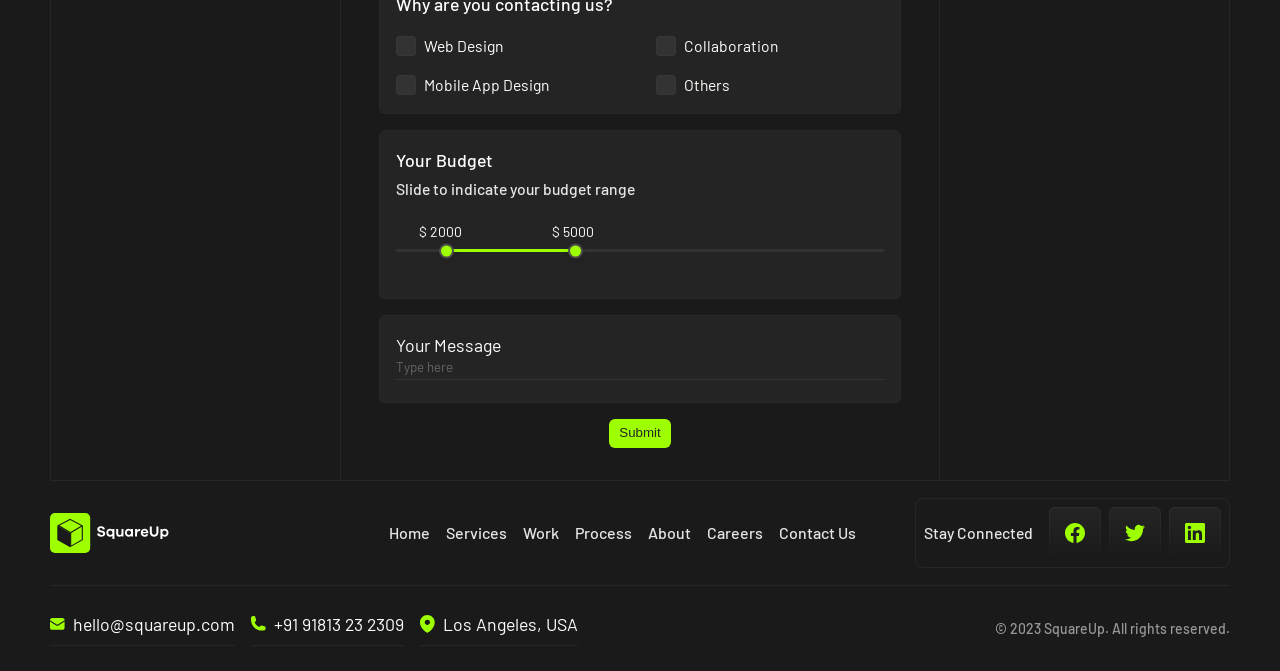
==== commit ab38558c: "complete services-project-management" ====
--- a/index.html
+++ b/index.html
@@ -622,7 +622,7 @@
             </section>
 
             <section class="cta container">
-                <div class="cta-banner banner">
+                <div class="cta-banner">
                     <img src="./assets/icons/Logo-box.png" alt="SquareUp logo.">
                     <h3>Thank you for your Interest in SquareUp.</h3>
                     <p class="pg-16 pg-grey">We would love to hear from you and discuss how we can help bring your
--- a/css/style.css
+++ b/css/style.css
@@ -1,9 +1,11 @@
 @import url("https://fonts.googleapis.com/css2?family=Barlow:ital,wght@0,300;0,400;0,500;0,600;0,700;0,800;0,900;1,300;1,400;1,700&display=swap");
 
 @import url("./components/global.css");
+@import url("./components/cta.css");
 @import url("./components/footer-navbar.css");
 @import url("./components/contact-form.css");
 @import url("./components/faq.css");
+@import url("./components/cta.css");
 
 /* HERO SECTION */
 .hero-box {
@@ -83,6 +85,7 @@
 /* SERVICES SECTION */
 .services-banner {
   background: url("../assets/images/services-banner-sm.png") no-repeat;
+  background-size: cover;
 }
 
 .services {
@@ -205,28 +208,6 @@
 /* cta section */
 .cta-banner {
   background: url("../assets/images/cta-banner-sm.png") no-repeat;
-}
-
-.cta-banner img {
-  width: clamp(3.125rem, 2.885rem + 0.962vw, 3.75rem);
-  margin-block: clamp(3.125rem, 1.923rem + 4.808vw, 6.25rem)
-    clamp(1.75rem, 1.462rem + 1.154vw, 2.5rem);
-}
-
-.cta-banner p {
-  max-inline-size: clamp(20.375rem, 9.462rem + 43.654vw, 48.75rem);
-  margin-block-start: clamp(0.375rem, 0.279rem + 0.385vw, 0.625rem);
-  letter-spacing: 0.6%;
-  font-weight: var(--fw-regular);
-}
-
-.cta-banner a {
-  margin-block: clamp(1.75rem, 1.462rem + 1.154vw, 2.5rem)
-    clamp(3.125rem, 1.923rem + 4.808vw, 6.25rem);
-
-  font-weight: var(--fw-medium);
-  color: var(--grey-10);
-  line-height: var(--lh-normal);
 }
 
 /* MEDIA QUERY */
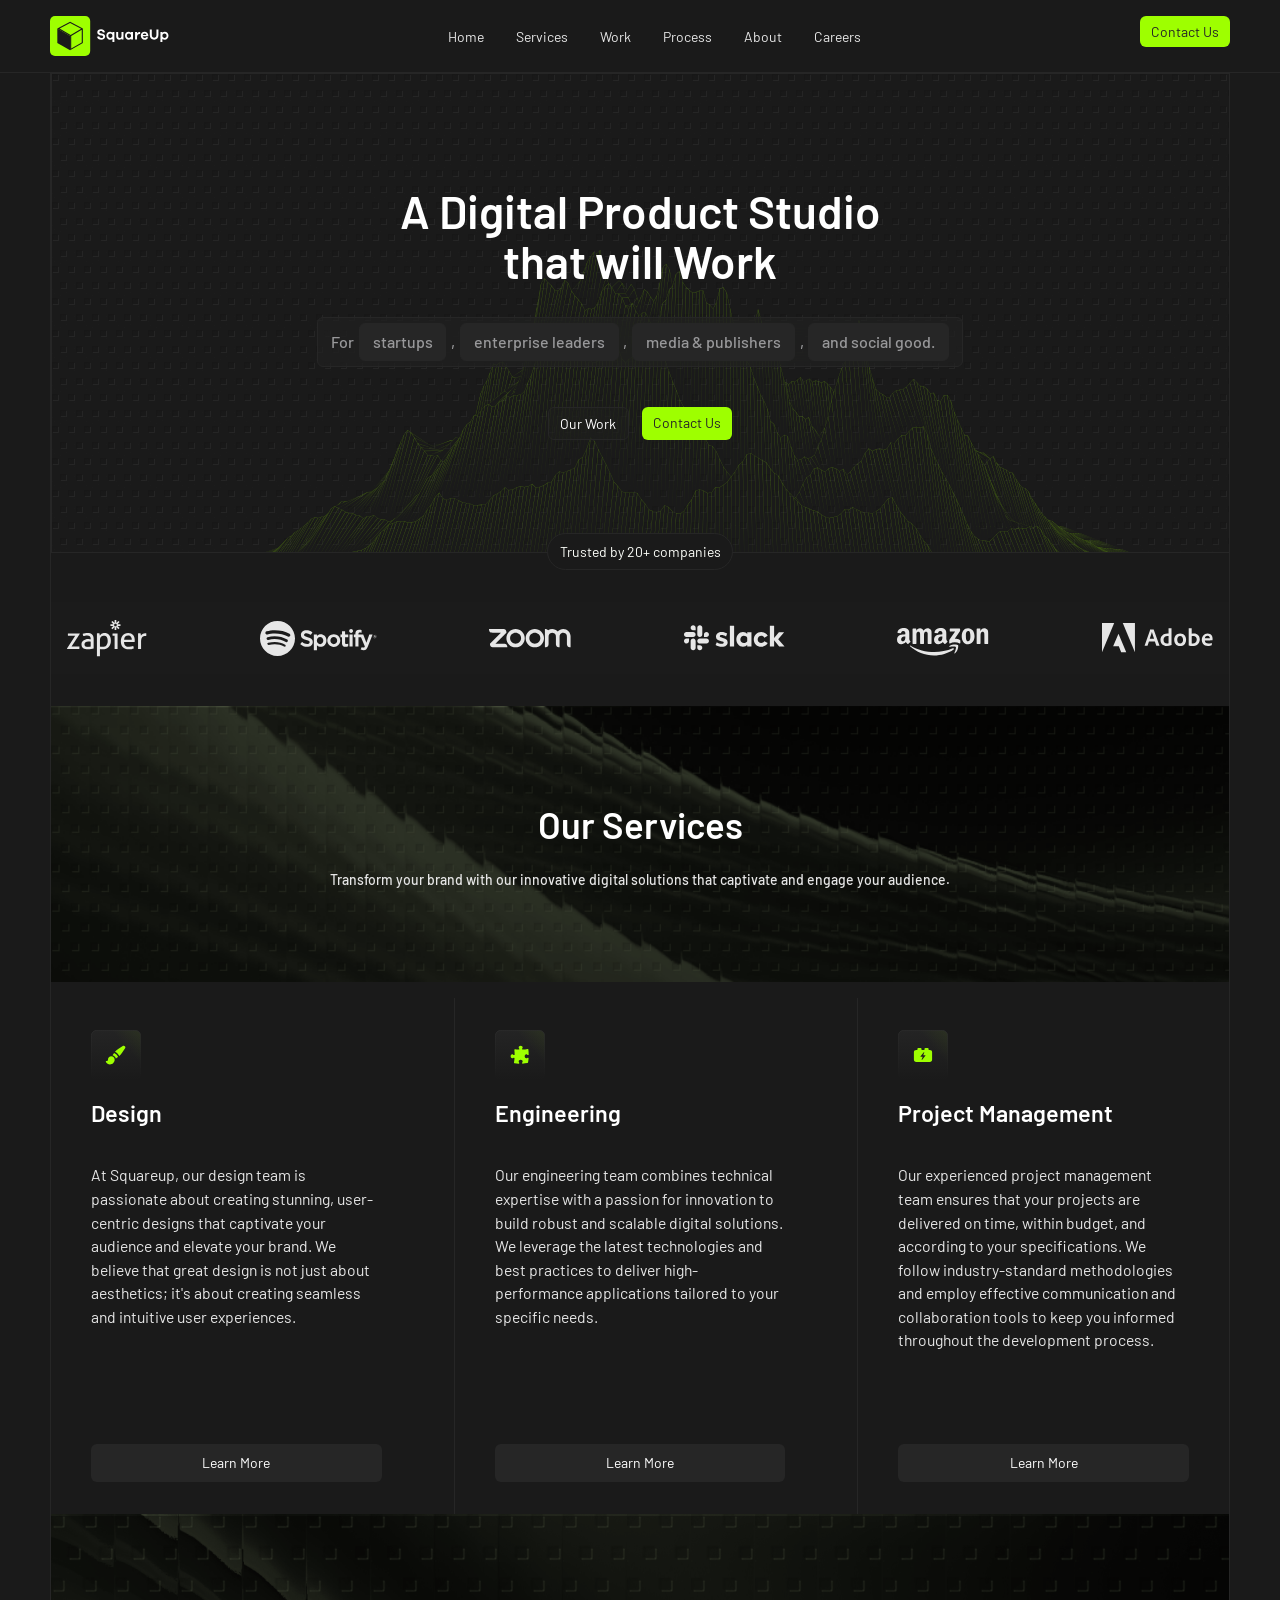
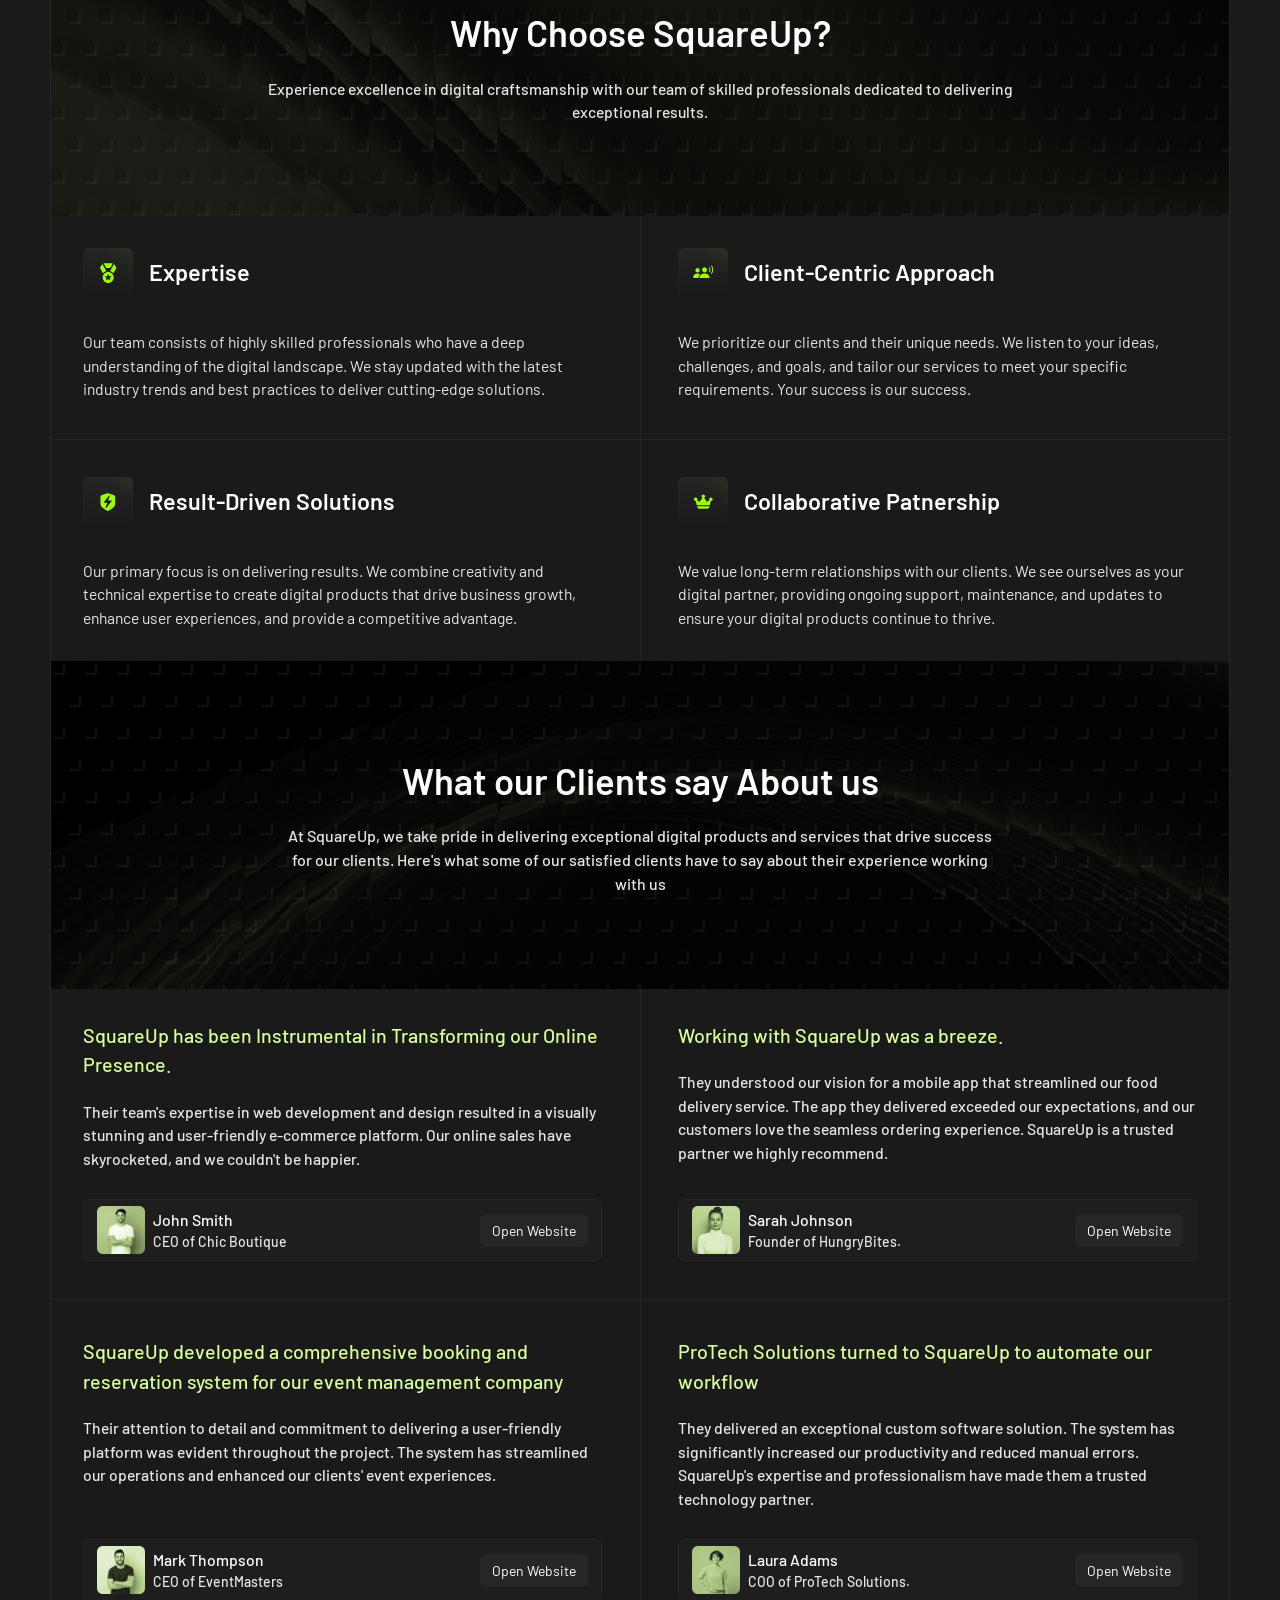
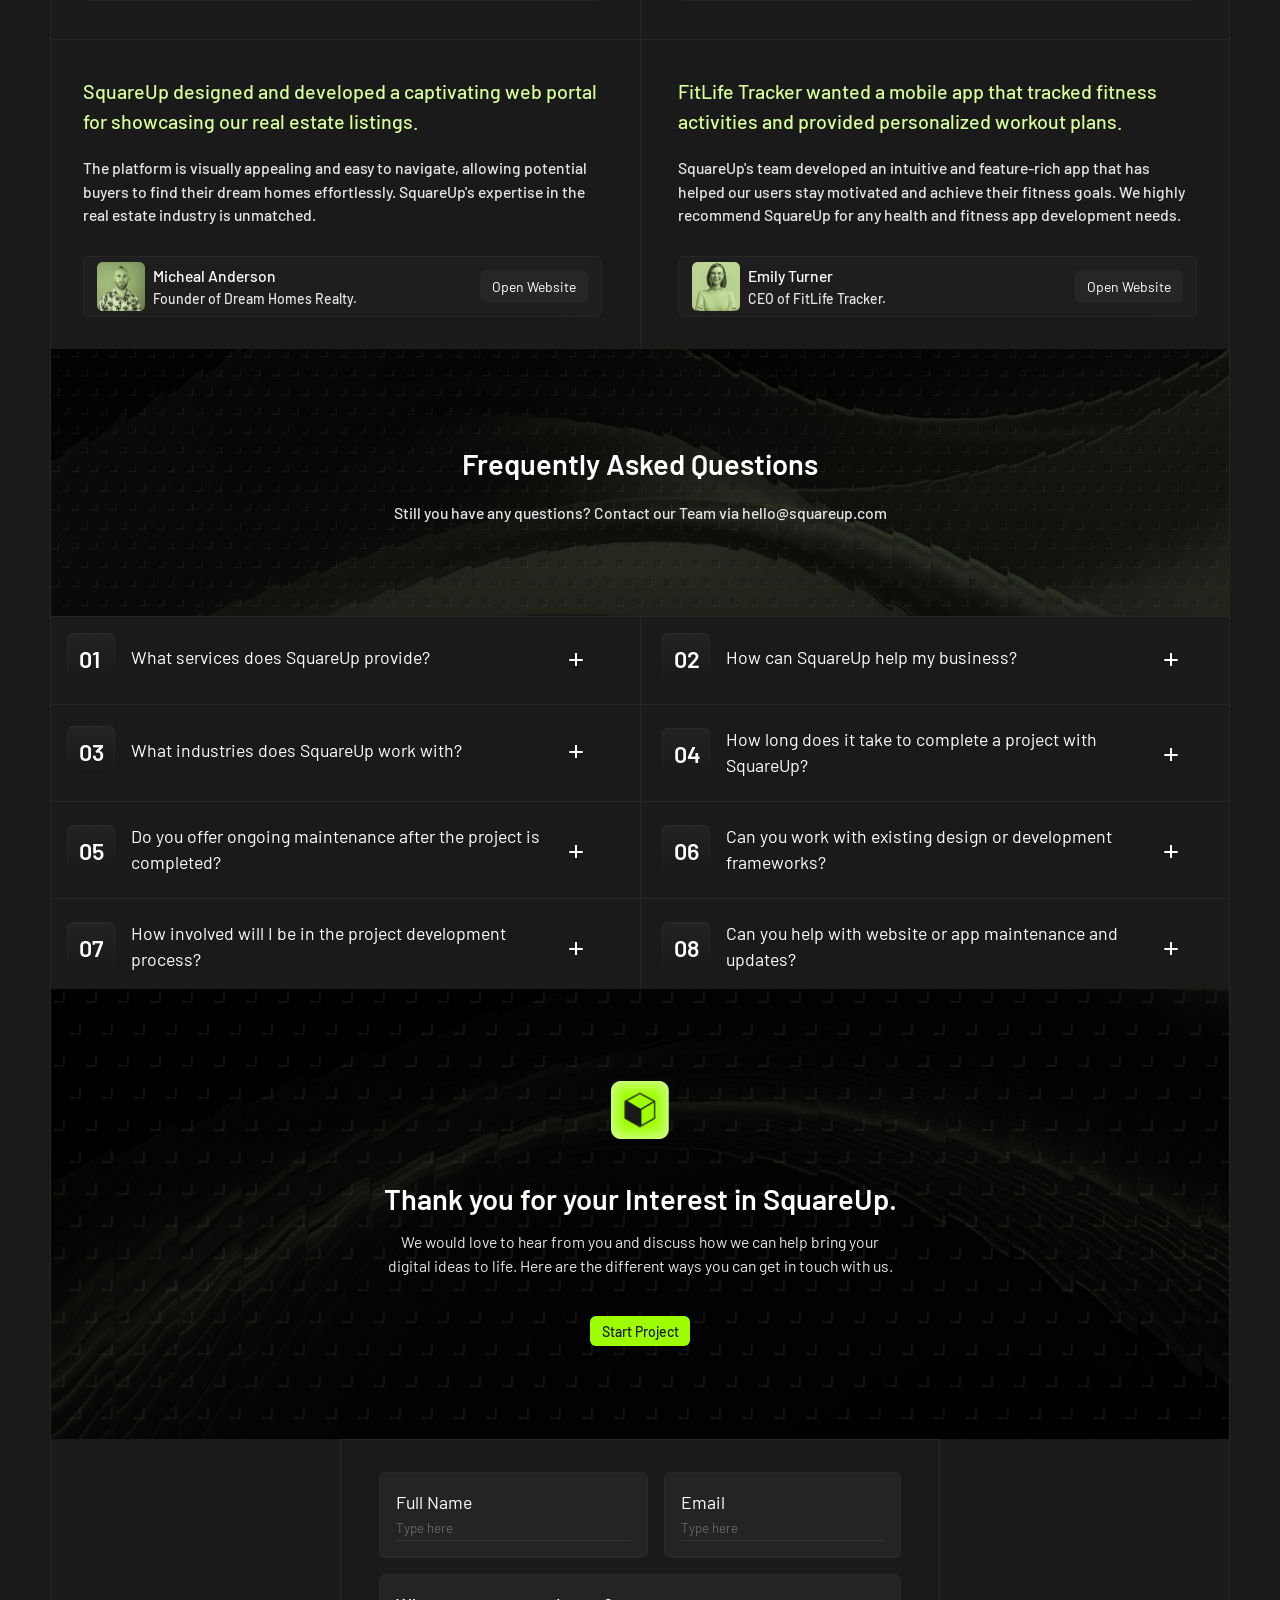
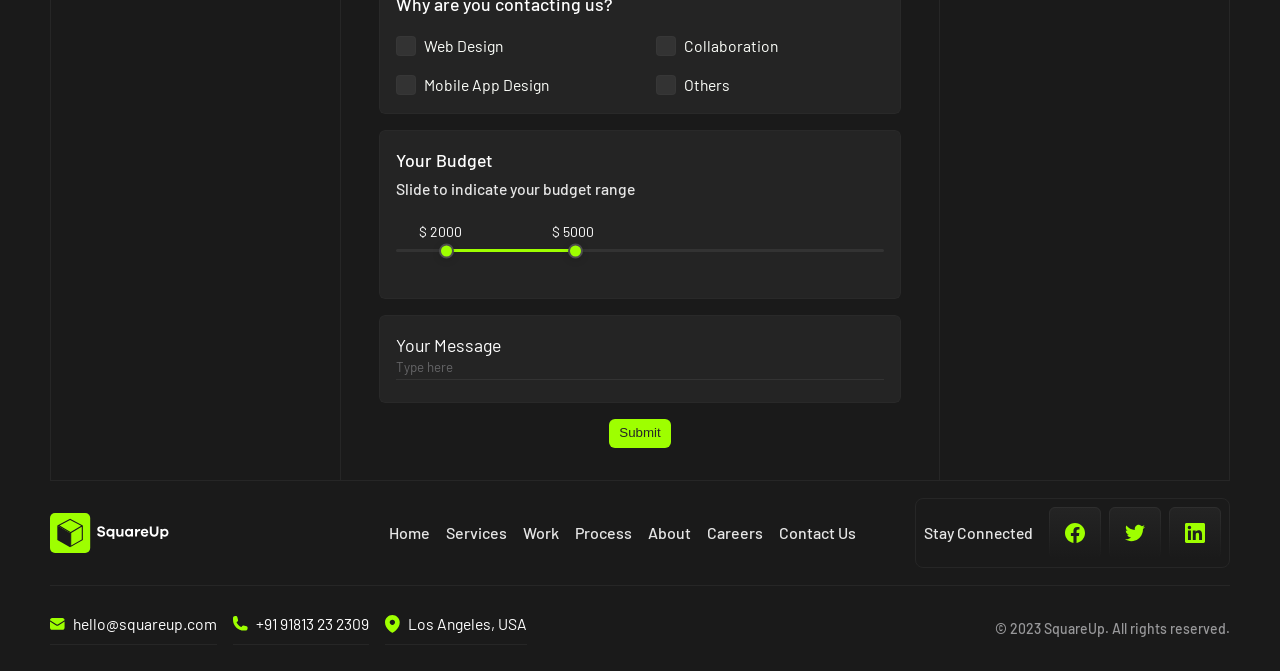
==== commit 875b8552: "refactored JS architecture" ====
--- a/index.html
+++ b/index.html
@@ -684,11 +684,9 @@
                             <div class="range-slider">
                                 <span class="slider-track"></span>
 
-                                <input type="range" name="min_val" class="min-val" min="1000" max="12000" value="2000"
-                                    oninput="slideMin()">
-
-                                <input type="range" name="max_val" class="max-val" min="1000" max="12000" value="5000"
-                                    oninput="slideMax()">
+                                <input type="range" name="min_val" class="min-val" min="1000" max="12000" value="2000">
+
+                                <input type="range" name="max_val" class="max-val" min="1000" max="12000" value="5000">
 
                                 <div class="tooltip min-tooltip"></div>
                                 <div class="tooltip max-tooltip"></div>
@@ -772,7 +770,7 @@
 
     </div>
 
-    <script src="js/script.js"></script>
+    <script type="module" src="js/script.js"></script>
 </body>
 
 </html>
--- a/css/style.css
+++ b/css/style.css
@@ -206,9 +206,6 @@
 }
 
 /* cta section */
-.cta-banner {
-  background: url("../assets/images/cta-banner-sm.png") no-repeat;
-}
 
 /* MEDIA QUERY */
 @media (width > 1000px) {
@@ -394,9 +391,4 @@
     flex-direction: column;
     border-bottom: none;
   }
-
-  /* cta section */
-  .cta-banner {
-    background: url("../assets/images/cta-banner-lg.png") no-repeat;
-  }
-}
+}
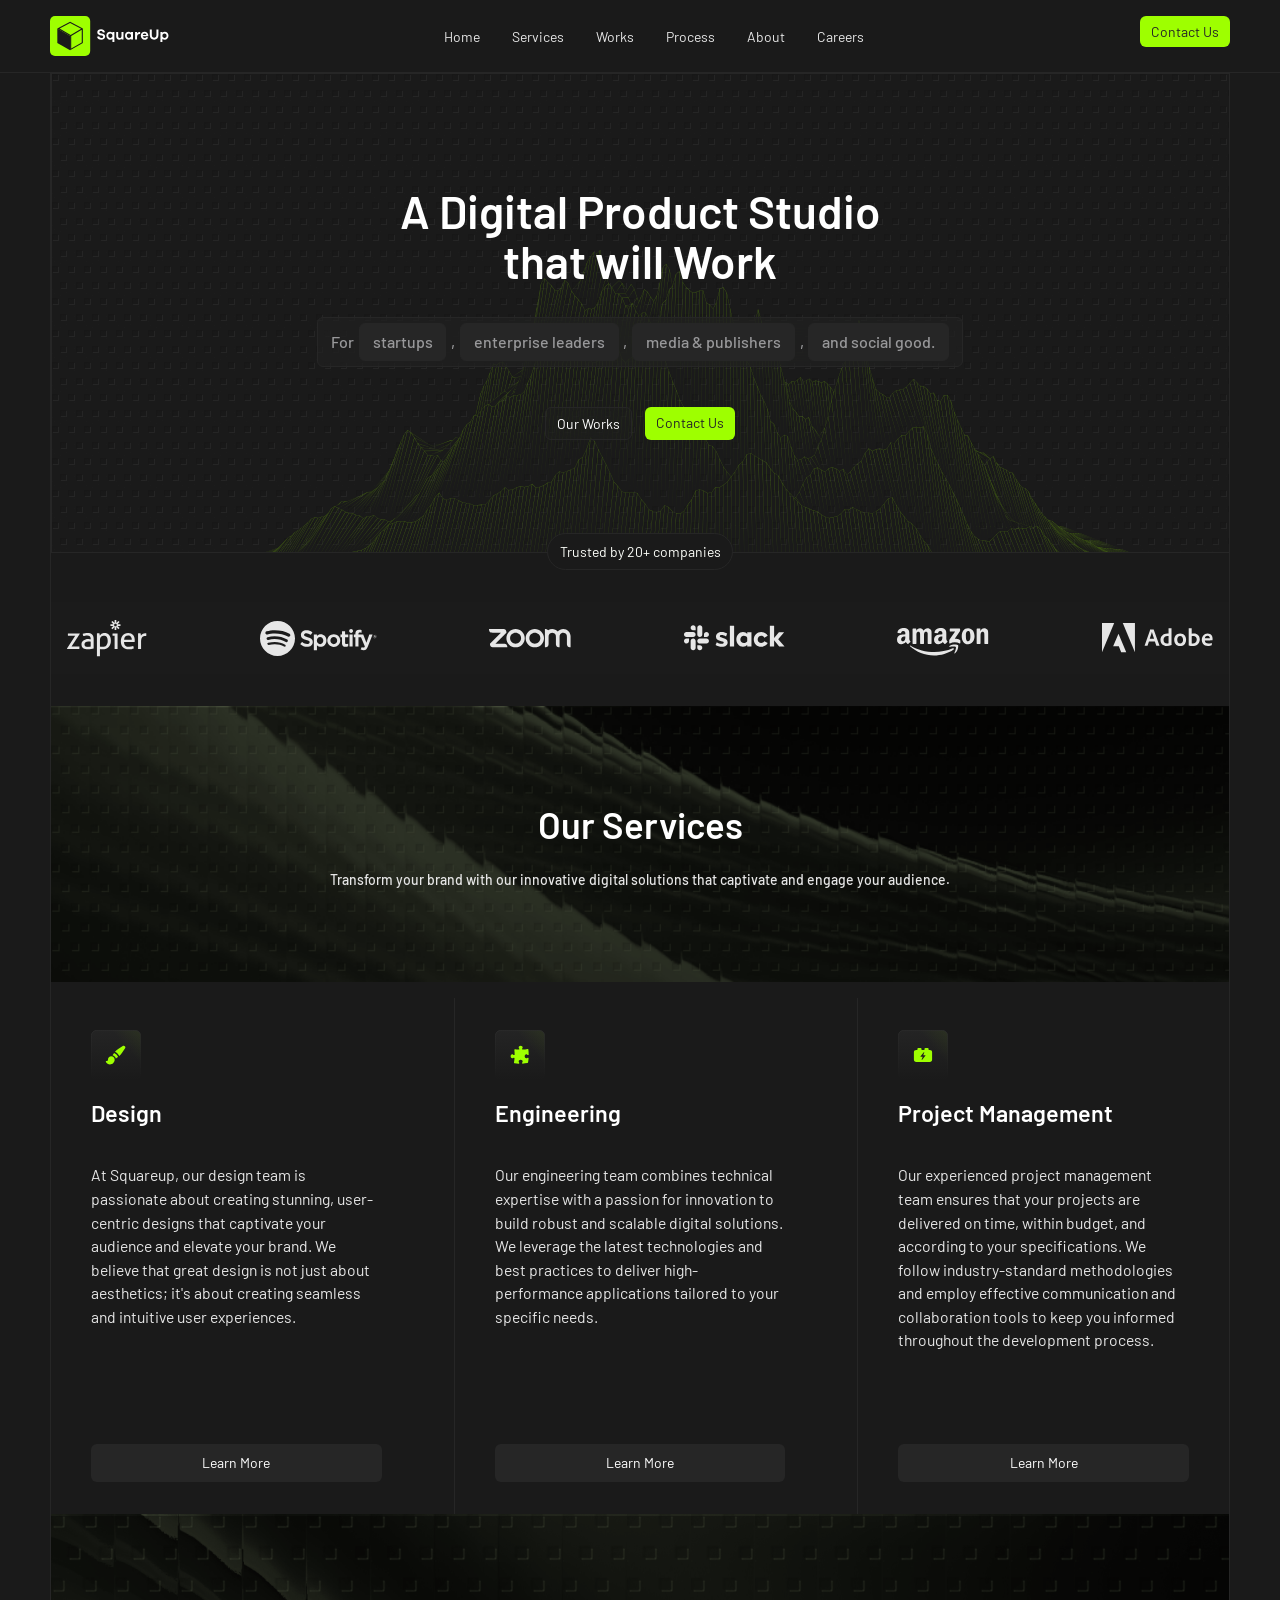
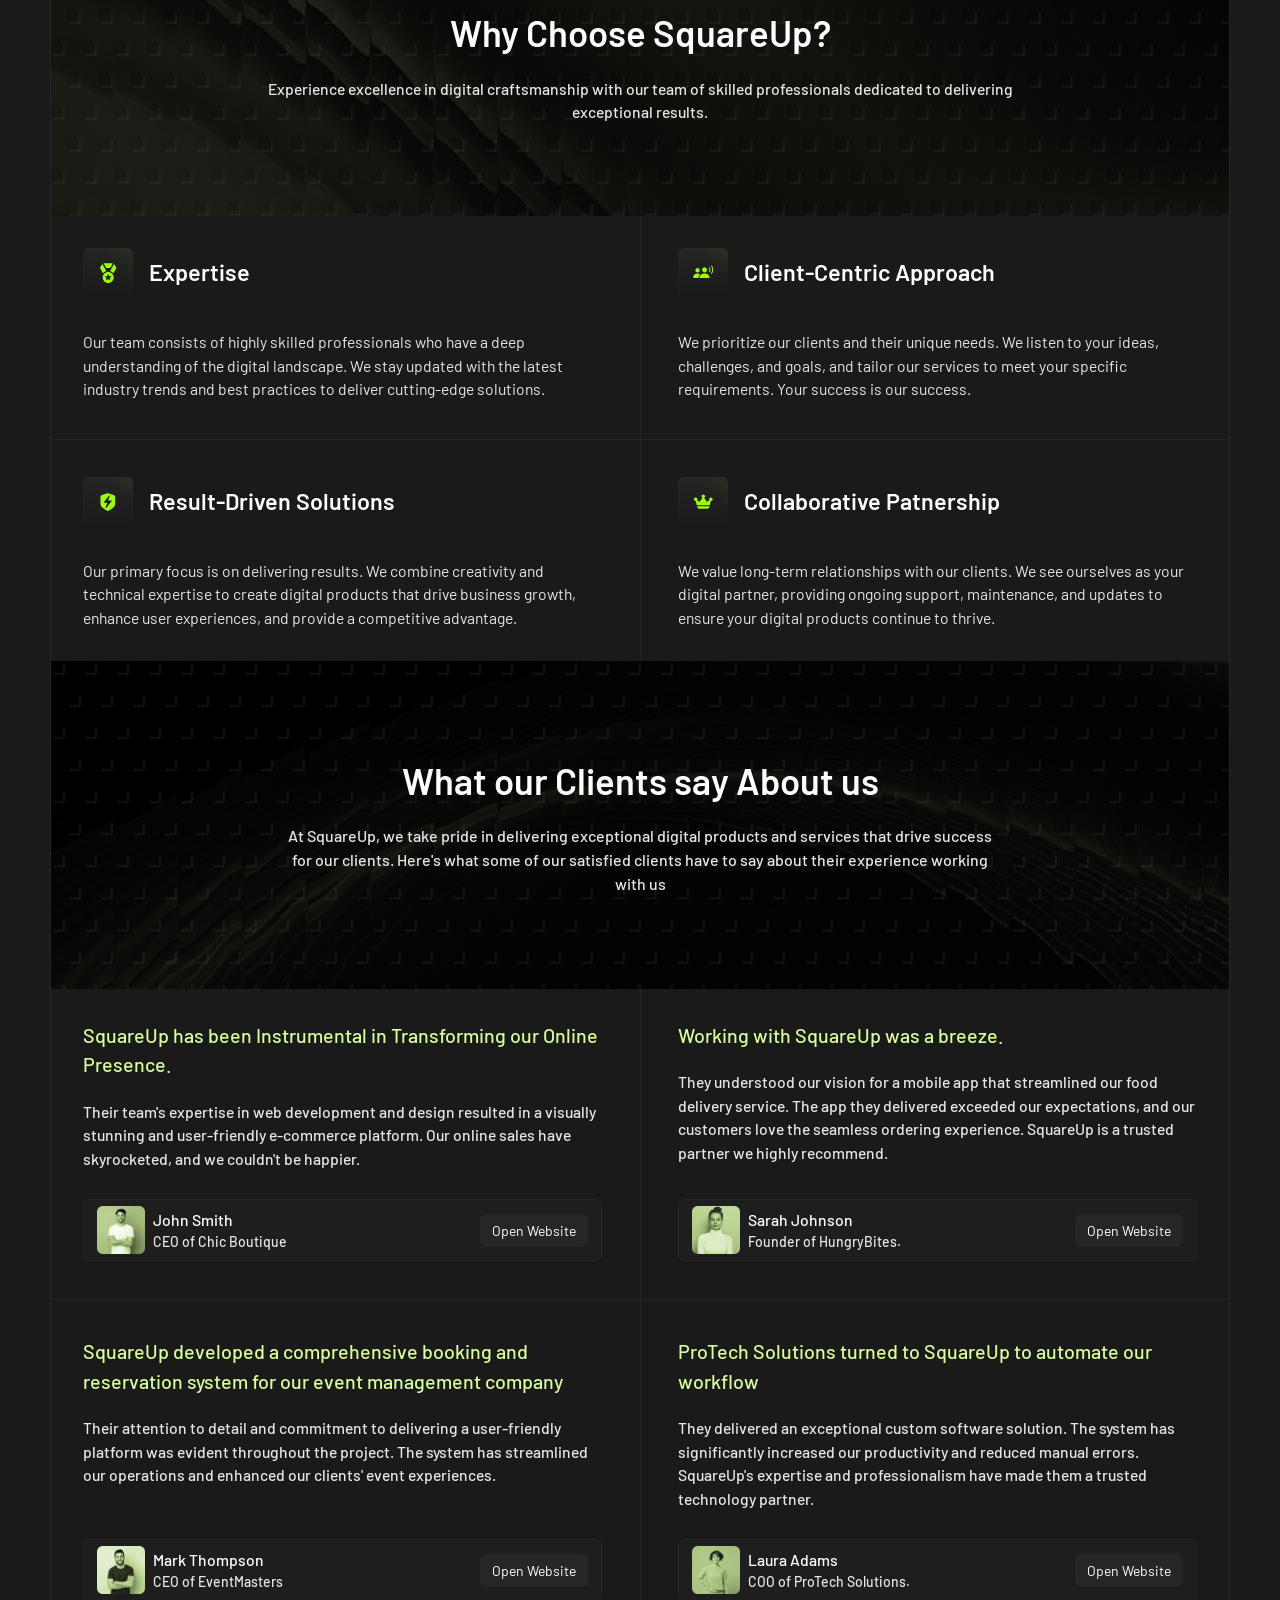
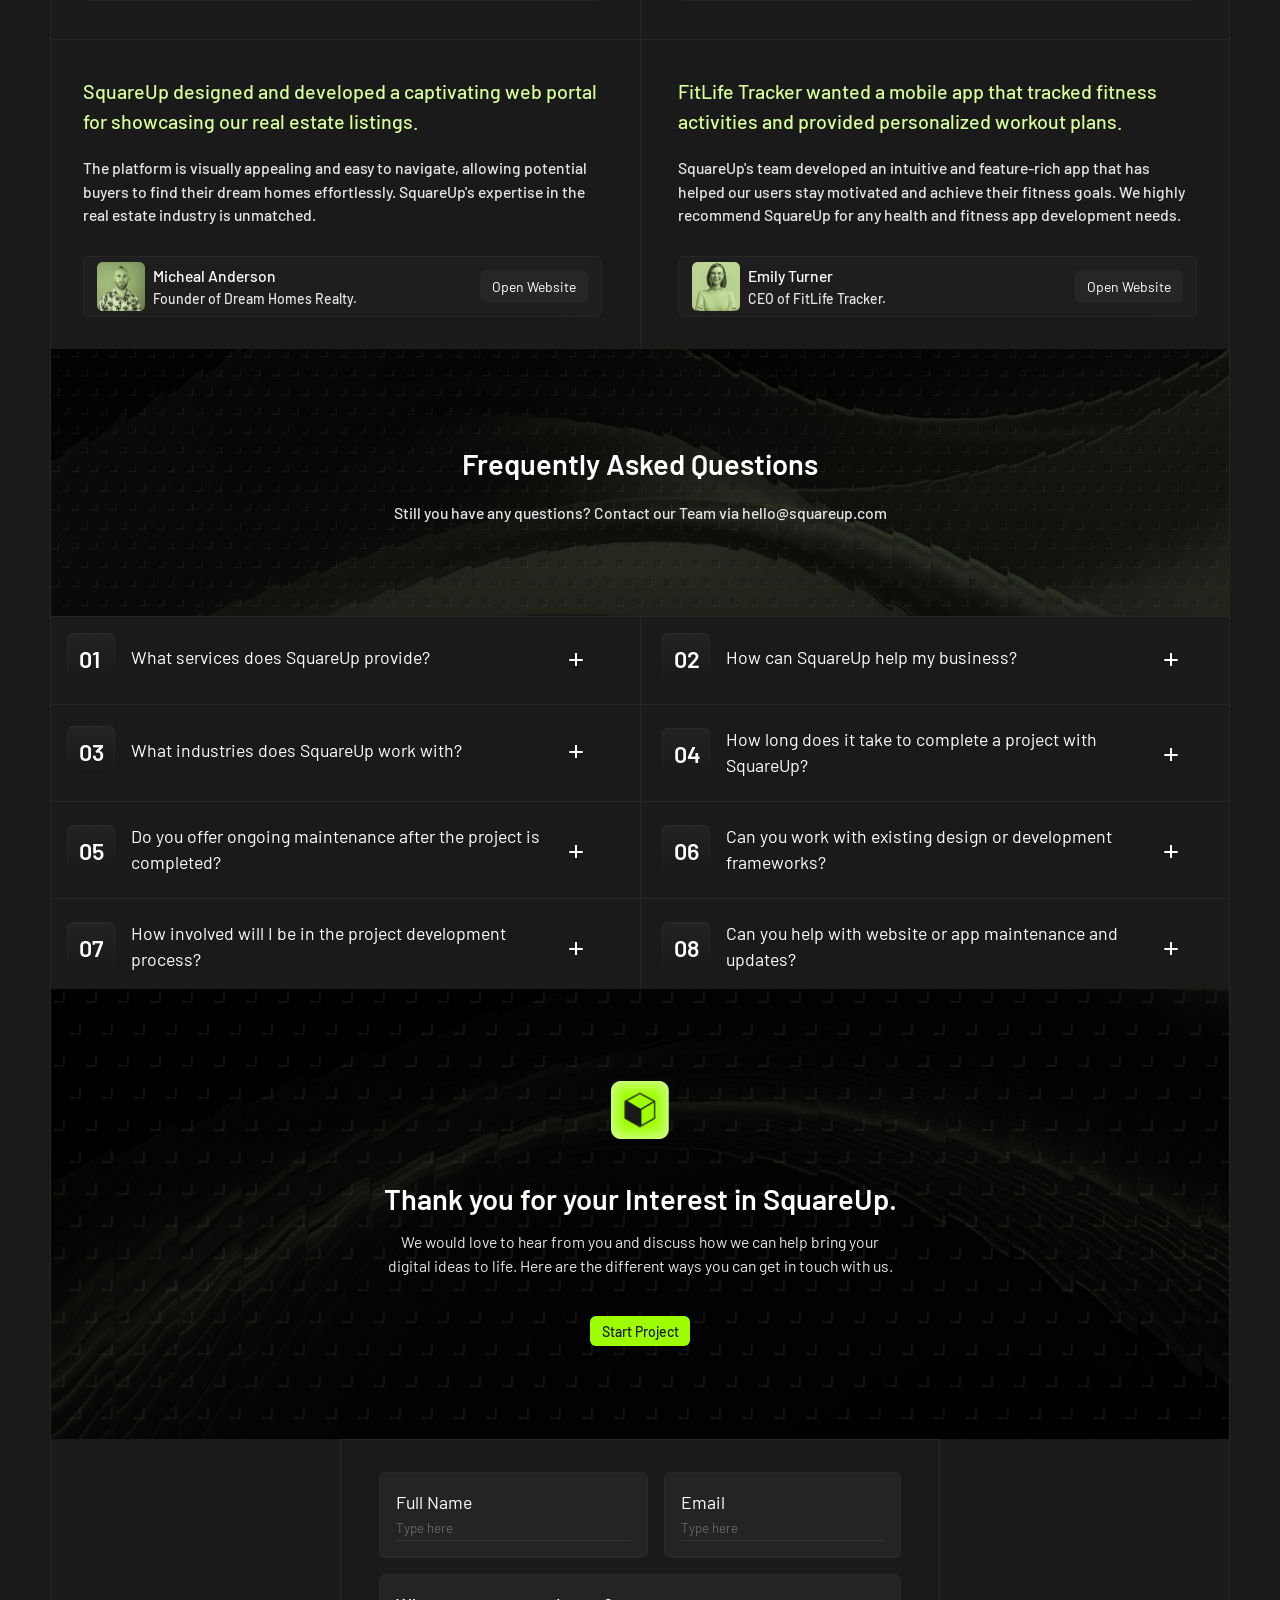
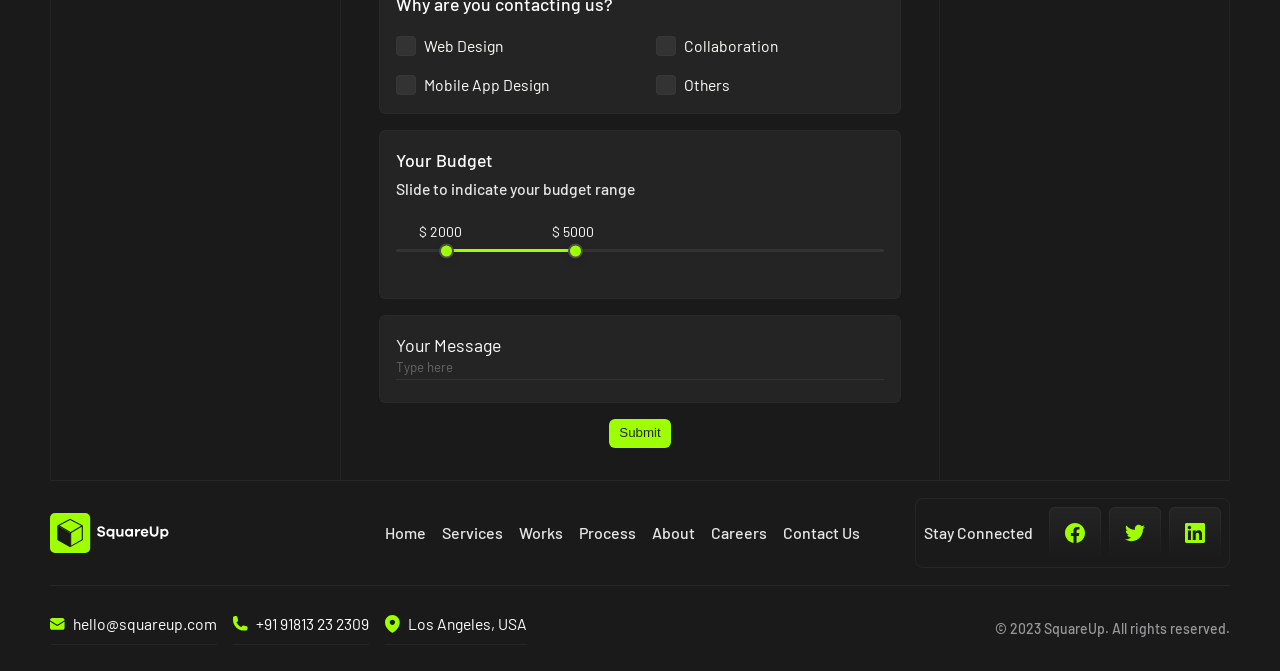
==== commit 9a0cc263: "works-page hero" ====
--- a/index.html
+++ b/index.html
@@ -22,7 +22,7 @@
 
                 <li><a class="pg-grey" href="services.html">Services</a></li>
 
-                <li><a class="pg-grey" href="work.html">Work</a></li>
+                <li><a class="pg-grey" href="works.html">Works</a></li>
 
                 <li><a class="pg-grey" href="process.html">Process</a></li>
 
@@ -56,7 +56,7 @@
             <ul class="mobile-links">
                 <li><a class="pg-grey" href="index.html">Home &RightArrowBar;</a></li>
                 <li><a class="pg-grey" href="services.html">Services &RightArrowBar;</a></li>
-                <li><a class="pg-grey" href="work.html">Work &RightArrowBar;</a></li>
+                <li><a class="pg-grey" href="works.html">Works &RightArrowBar;</a></li>
                 <li><a class="pg-grey" href="process.html">Process &RightArrowBar;</a></li>
                 <li><a class="pg-grey" href="about.html">About &RightArrowBar;</a></li>
                 <li><a class="pg-grey" href="careers.html">Careers &RightArrowBar;</a></li>
@@ -82,7 +82,7 @@
                         good.</p>
 
                     <div class="hero-btns">
-                        <a class="glow-btn pg-white" href="work.html">Our Work</a>
+                        <a class="glow-btn pg-white" href="works.html">Our Works</a>
                         <a class="primary-btn" href="contact.html">Contact Us</a>
                     </div>
                 </div>
@@ -719,7 +719,7 @@
 
                     <li><a class="pg-grey" href="services.html">Services</a></li>
 
-                    <li><a class="pg-grey" href="work.html">Work</a></li>
+                    <li><a class="pg-grey" href="works.html">Works</a></li>
 
                     <li><a class="pg-grey" href="process.html">Process</a></li>
 
